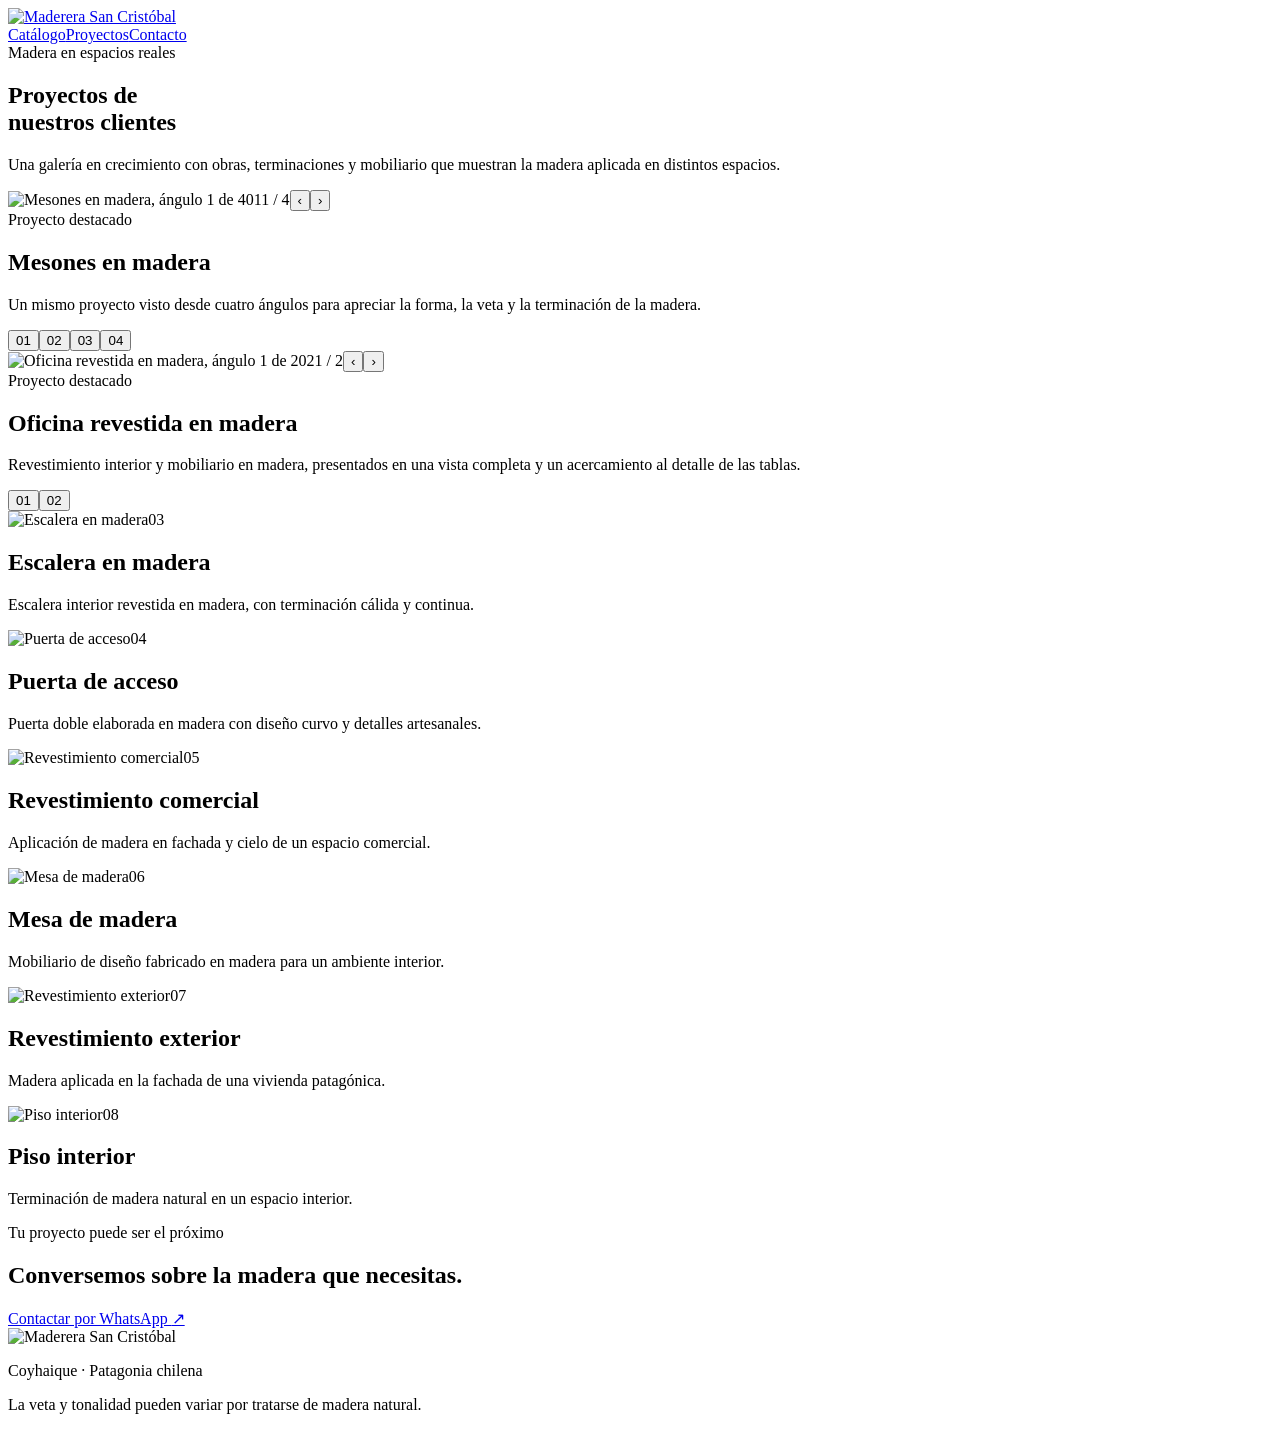
==== proyectos/index.html @ a3ae1d99 "Actualiza recursos del catálogo" ====
<!DOCTYPE html><html lang="es"><head><meta charSet="utf-8"/><meta name="viewport" content="width=device-width, initial-scale=1"/><link rel="preload" href="https://catalogo-maderera-san-cristobal.bymatepro.chatgpt.site/logo.png" as="image"/><link rel="preload" href="/proyectos/escalera-madera.jpg" as="image"/><link rel="preload" href="/proyectos/puerta-madera.jpg" as="image"/><link rel="stylesheet" href="https://catalogo-maderera-san-cristobal.bymatepro.chatgpt.site/_next/static/css/index.C2lmnA3q.css" data-rsc-css-href="https://catalogo-maderera-san-cristobal.bymatepro.chatgpt.site/_next/static/css/index.C2lmnA3q.css" data-precedence="vite-rsc/importer-resources"/><link rel="modulepreload" fetchPriority="low" href="https://catalogo-maderera-san-cristobal.bymatepro.chatgpt.site/_next/static/chunks/index-DnklXusb.js"/><script src="https://catalogo-maderera-san-cristobal.bymatepro.chatgpt.site/_next/static/chunks/rolldown-runtime-C60lm6uB.js" type="module" async=""></script><script src="https://catalogo-maderera-san-cristobal.bymatepro.chatgpt.site/_next/static/chunks/framework-BgSIrAUN.js" type="module" async=""></script><link rel="modulepreload" href="https://catalogo-maderera-san-cristobal.bymatepro.chatgpt.site/_next/static/chunks/layout-segment-context-DdN1MkkX.js" crossorigin=""/><link rel="modulepreload" href="https://catalogo-maderera-san-cristobal.bymatepro.chatgpt.site/_next/static/chunks/ProjectCarousel-CahKSJJ8.js" crossorigin=""/><title>Proyectos | Maderera San Cristóbal</title><meta name="description" content="Galería de proyectos realizados por clientes con madera de Maderera San Cristóbal."/><link rel="shortcut icon" href="https://catalogo-maderera-san-cristobal.bymatepro.chatgpt.site/logo.png"/><link rel="icon" href="https://catalogo-maderera-san-cristobal.bymatepro.chatgpt.site/logo.png"/><script>Object.assign(((self[Symbol.for("vinext.navigationRuntime")]??={bootstrap:{routeManifest:null},functions:{}}).bootstrap.rsc??={rsc:[]}),{params:{},nav:{"pathname":"/proyectos","searchParams":[]}})</script><link rel="modulepreload" href="https://catalogo-maderera-san-cristobal.bymatepro.chatgpt.site/_next/static/chunks/index-DnklXusb.js" />
</head><body><main><header class="topbar"><a class="brand" href="/" aria-label="Volver al inicio"><img src="https://catalogo-maderera-san-cristobal.bymatepro.chatgpt.site/logo.png" alt="Maderera San Cristóbal"/></a><nav aria-label="Navegación principal"><a href="/#catalogo">Catálogo</a><a class="activeNav" href="/proyectos">Proyectos</a><a href="/#contacto">Contacto</a></nav></header><section class="projectHero"><div><span class="eyebrow">Madera en espacios reales</span><h1>Proyectos de<br/>nuestros clientes</h1></div><p>Una galería en crecimiento con obras, terminaciones y mobiliario que muestran la madera aplicada en distintos espacios.</p></section><section class="projectGallery" aria-label="Galería de proyectos"><article class="featuredProject"><div class="featuredProjectPhoto" aria-live="polite"><img src="https://catalogo-maderera-san-cristobal.bymatepro.chatgpt.site/proyectos/mesones-interior/angulo-1.jpg" alt="Mesones en madera, ángulo 1 de 4"/><span class="featuredNumber">01</span><span class="featuredCounter">1<!-- --> / <!-- -->4</span><button class="carouselArrow previous" type="button" aria-label="Ver ángulo anterior">‹</button><button class="carouselArrow next" type="button" aria-label="Ver ángulo siguiente">›</button></div><div class="featuredProjectInfo"><span class="eyebrow dark">Proyecto destacado</span><h2>Mesones en madera</h2><p>Un mismo proyecto visto desde cuatro ángulos para apreciar la forma, la veta y la terminación de la madera.</p><div class="carouselThumbnails" aria-label="Elegir ángulo del proyecto"><button class="active" type="button" aria-label="Ver ángulo 1" aria-current="true"><img src="https://catalogo-maderera-san-cristobal.bymatepro.chatgpt.site/proyectos/mesones-interior/angulo-1.jpg" alt="" loading="eager"/><span>01</span></button><button class="" type="button" aria-label="Ver ángulo 2"><img src="https://catalogo-maderera-san-cristobal.bymatepro.chatgpt.site/proyectos/mesones-interior/angulo-2.jpg" alt="" loading="lazy"/><span>02</span></button><button class="" type="button" aria-label="Ver ángulo 3"><img src="https://catalogo-maderera-san-cristobal.bymatepro.chatgpt.site/proyectos/mesones-interior/angulo-3.jpg" alt="" loading="lazy"/><span>03</span></button><button class="" type="button" aria-label="Ver ángulo 4"><img src="https://catalogo-maderera-san-cristobal.bymatepro.chatgpt.site/proyectos/mesones-interior/angulo-4.jpg" alt="" loading="lazy"/><span>04</span></button></div></div></article><article class="featuredProject"><div class="featuredProjectPhoto" aria-live="polite"><img src="https://catalogo-maderera-san-cristobal.bymatepro.chatgpt.site/proyectos/oficina-revestida/angulo-1.jpg" alt="Oficina revestida en madera, ángulo 1 de 2"/><span class="featuredNumber">02</span><span class="featuredCounter">1<!-- --> / <!-- -->2</span><button class="carouselArrow previous" type="button" aria-label="Ver ángulo anterior">‹</button><button class="carouselArrow next" type="button" aria-label="Ver ángulo siguiente">›</button></div><div class="featuredProjectInfo"><span class="eyebrow dark">Proyecto destacado</span><h2>Oficina revestida en madera</h2><p>Revestimiento interior y mobiliario en madera, presentados en una vista completa y un acercamiento al detalle de las tablas.</p><div class="carouselThumbnails" aria-label="Elegir ángulo del proyecto"><button class="active" type="button" aria-label="Ver ángulo 1" aria-current="true"><img src="https://catalogo-maderera-san-cristobal.bymatepro.chatgpt.site/proyectos/oficina-revestida/angulo-1.jpg" alt="" loading="eager"/><span>01</span></button><button class="" type="button" aria-label="Ver ángulo 2"><img src="https://catalogo-maderera-san-cristobal.bymatepro.chatgpt.site/proyectos/oficina-revestida/angulo-2.jpg" alt="" loading="lazy"/><span>02</span></button></div></div></article><article class="galleryCard vertical"><div class="galleryPhoto"><img src="https://catalogo-maderera-san-cristobal.bymatepro.chatgpt.site/proyectos/escalera-madera.jpg" alt="Escalera en madera" loading="eager"/><span>03</span></div><div class="galleryCaption"><h2>Escalera en madera</h2><p>Escalera interior revestida en madera, con terminación cálida y continua.</p></div></article><article class="galleryCard vertical"><div class="galleryPhoto"><img src="https://catalogo-maderera-san-cristobal.bymatepro.chatgpt.site/proyectos/puerta-madera.jpg" alt="Puerta de acceso" loading="eager"/><span>04</span></div><div class="galleryCaption"><h2>Puerta de acceso</h2><p>Puerta doble elaborada en madera con diseño curvo y detalles artesanales.</p></div></article><article class="galleryCard vertical"><div class="galleryPhoto"><img src="https://catalogo-maderera-san-cristobal.bymatepro.chatgpt.site/proyectos/revestimiento-local.jpg" alt="Revestimiento comercial" loading="lazy"/><span>05</span></div><div class="galleryCaption"><h2>Revestimiento comercial</h2><p>Aplicación de madera en fachada y cielo de un espacio comercial.</p></div></article><article class="galleryCard horizontal"><div class="galleryPhoto"><img src="https://catalogo-maderera-san-cristobal.bymatepro.chatgpt.site/proyectos/mesa-madera.jpg" alt="Mesa de madera" loading="lazy"/><span>06</span></div><div class="galleryCaption"><h2>Mesa de madera</h2><p>Mobiliario de diseño fabricado en madera para un ambiente interior.</p></div></article><article class="galleryCard horizontal"><div class="galleryPhoto"><img src="https://catalogo-maderera-san-cristobal.bymatepro.chatgpt.site/proyectos/revestimiento-exterior.jpg" alt="Revestimiento exterior" loading="lazy"/><span>07</span></div><div class="galleryCaption"><h2>Revestimiento exterior</h2><p>Madera aplicada en la fachada de una vivienda patagónica.</p></div></article><article class="galleryCard vertical"><div class="galleryPhoto"><img src="https://catalogo-maderera-san-cristobal.bymatepro.chatgpt.site/proyectos/piso-interior.jpg" alt="Piso interior" loading="lazy"/><span>08</span></div><div class="galleryCaption"><h2>Piso interior</h2><p>Terminación de madera natural en un espacio interior.</p></div></article></section><section class="projectContact"><span class="eyebrow">Tu proyecto puede ser el próximo</span><h2>Conversemos sobre la madera que necesitas.</h2><a href="https://wa.me/56988190536" target="_blank" rel="noreferrer">Contactar por WhatsApp <span>↗</span></a></section><footer><img src="https://catalogo-maderera-san-cristobal.bymatepro.chatgpt.site/logo.png" alt="Maderera San Cristóbal"/><p>Coyhaique · Patagonia chilena</p><p>La veta y tonalidad pueden variar por tratarse de madera natural.</p></footer></main><script type="module" src="https://catalogo-maderera-san-cristobal.bymatepro.chatgpt.site/_next/static/chunks/index-DnklXusb.js" id="_R_" async=""></script><script>((self[Symbol.for("vinext.navigationRuntime")]??={bootstrap:{routeManifest:null},functions:{}}).bootstrap.rsc??={rsc:[]}).rsc.push("2:I[\"665e12b0c064\",[],\"Children\",1]\n")</script><script>((self[Symbol.for("vinext.navigationRuntime")]??={bootstrap:{routeManifest:null},functions:{}}).bootstrap.rsc??={rsc:[]}).rsc.push("3:I[\"0c849aaf347d\",[],\"GlobalErrorBoundary\",1]\n")</script><script>((self[Symbol.for("vinext.navigationRuntime")]??={bootstrap:{routeManifest:null},functions:{}}).bootstrap.rsc??={rsc:[]}).rsc.push("4:I[\"becbbbeadc9b\",[],\"default\",1]\n")</script><script>((self[Symbol.for("vinext.navigationRuntime")]??={bootstrap:{routeManifest:null},functions:{}}).bootstrap.rsc??={rsc:[]}).rsc.push("5:I[\"0c849aaf347d\",[],\"ErrorBoundary\",1]\n")</script><script>((self[Symbol.for("vinext.navigationRuntime")]??={bootstrap:{routeManifest:null},functions:{}}).bootstrap.rsc??={rsc:[]}).rsc.push("6:I[\"757ae097eb41\",[],\"LayoutSegmentProvider\",1]\n")</script><script>((self[Symbol.for("vinext.navigationRuntime")]??={bootstrap:{routeManifest:null},functions:{}}).bootstrap.rsc??={rsc:[]}).rsc.push("7:I[\"665e12b0c064\",[],\"Slot\",1]\n")</script><script>((self[Symbol.for("vinext.navigationRuntime")]??={bootstrap:{routeManifest:null},functions:{}}).bootstrap.rsc??={rsc:[]}).rsc.push("8:I[\"a38a13628f7a\",[],\"AppRouterScrollTarget\",1]\n")</script><script>((self[Symbol.for("vinext.navigationRuntime")]??={bootstrap:{routeManifest:null},functions:{}}).bootstrap.rsc??={rsc:[]}).rsc.push("9:I[\"0c849aaf347d\",[],\"RedirectBoundary\",1]\n")</script><script>((self[Symbol.for("vinext.navigationRuntime")]??={bootstrap:{routeManifest:null},functions:{}}).bootstrap.rsc??={rsc:[]}).rsc.push(":HL[\"/_next/static/css/index.C2lmnA3q.css\",\"style\"     ]\n")</script><script>((self[Symbol.for("vinext.navigationRuntime")]??={bootstrap:{routeManifest:null},functions:{}}).bootstrap.rsc??={rsc:[]}).rsc.push("0:{\"__route\":\"route:/proyectos\",\"__interceptionContext\":null,\"__layoutIds\":[\"layout:/\"],\"__rootLayout\":\"/\",\"__sourcePage\":\"/proyectos/page\",\"page:/proyectos\":\"$L1\",\"layout:/\":[[[[\"$\",\"link\",\"css:/_next/static/css/index.C2lmnA3q.css\",{\"rel\":\"stylesheet\",\"precedence\":\"vite-rsc/importer-resources\",\"href\":\"/_next/static/css/index.C2lmnA3q.css\",\"data-rsc-css-href\":\"/_next/static/css/index.C2lmnA3q.css\"}],\"$undefined\"],[\"$\",\"html\",null,{\"lang\":\"es\",\"children\":[\"$\",\"body\",null,{\"children\":[\"$\",\"$L2\",null,{}]}]}]],null],\"route:/proyectos\":[[[\"$\",\"meta\",null,{\"charSet\":\"utf-8\"}],[[\"$\",\"title\",\"0\",{\"children\":\"Proyectos | Maderera San Cristóbal\"}],[\"$\",\"meta\",\"1\",{\"name\":\"description\",\"content\":\"Galería de proyectos realizados por clientes con madera de Maderera San Cristóbal.\"}],[\"$\",\"link\",\"2\",{\"rel\":\"shortcut icon\",\"href\":\"/logo.png\"}],[\"$\",\"link\",\"3\",{\"rel\":\"icon\",\"href\":\"/logo.png\"}]],[[\"$\",\"meta\",\"0\",{\"name\":\"viewport\",\"content\":\"width=device-width, initial-scale=1\"}]]],[\"$\",\"$L3\",null,{\"fallback\":\"$4\",\"children\":[\"$\",\"$L5\",null,{\"fallback\":\"$4\",\"children\":[\"$\",\"$L6\",null,{\"providerId\":\"layout:/\",\"segmentMap\":{\"children\":[\"proyectos\"]},\"children\":[\"$\",\"$L7\",null,{\"id\":\"layout:/\",\"parallelSlots\":\"$undefined\",\"children\":[\"$\",\"$L8\",null,{\"children\":[\"$\",\"$L9\",null,{\"children\":[[\"$\",\"$L6\",null,{\"providerId\":\"page:/proyectos\",\"segmentMap\":{\"children\":[\"__PAGE__\"]},\"children\":[\"$\",\"$L7\",null,{\"id\":\"page:/proyectos\"}]}],null]}]}]}]}]}]}],null,null],\"__layoutFlags\":{\"layout:/\":\"s\"},\"__artifactCompatibility\":{\"schemaVersion\":1,\"graphVersion\":\"app-route-graph:f13aeac704ee27e0\",\"deploymentVersion\":\"df67b6b1-d3c7-467c-9b0e-d8cf7d90ce1e\",\"appElementsSchemaVersion\":1,\"rscPayloadSchemaVersion\":1,\"rootBoundaryId\":\"/\",\"renderEpoch\":null},\"__renderObservation\":{\"schemaVersion\":1,\"output\":{\"kind\":\"app-rsc\",\"mountedSlotsFingerprint\":null,\"renderEpoch\":null,\"rootBoundaryId\":\"/\",\"routeId\":\"route:/proyectos\"},\"completeness\":\"partial\",\"boundaryOutcome\":{\"kind\":\"unknown\"},\"requestApis\":[{\"kind\":\"connection\",\"status\":\"unknown\"},{\"kind\":\"cookies\",\"status\":\"unknown\"},{\"kind\":\"draftMode\",\"status\":\"unknown\"},{\"kind\":\"headers\",\"status\":\"unknown\"},{\"kind\":\"params\",\"status\":\"unknown\"},{\"kind\":\"searchParams\",\"status\":\"unknown\"}],\"dynamicFetches\":[],\"cacheTags\":[\"/proyectos\",\"_N_T_/layout\",\"_N_T_/proyectos\",\"_N_T_/proyectos/layout\",\"_N_T_/proyectos/page\"],\"pathTags\":[\"/proyectos\"],\"cacheability\":\"unknown\",\"downgrade\":{\"target\":\"freshRender\",\"reasons\":[{\"code\":\"CP_DOWNGRADE_CACHEABILITY_UNKNOWN\",\"target\":\"freshRender\"},{\"code\":\"CP_DOWNGRADE_INCOMPLETE_OBSERVATION\",\"completeness\":\"partial\",\"target\":\"freshRender\"},{\"code\":\"CP_DOWNGRADE_UNKNOWN_REQUEST_API\",\"requestApi\":\"connection\",\"target\":\"freshRender\"},{\"code\":\"CP_DOWNGRADE_UNKNOWN_REQUEST_API\",\"requestApi\":\"cookies\",\"target\":\"freshRender\"},{\"code\":\"CP_DOWNGRADE_UNKNOWN_REQUEST_API\",\"requestApi\":\"draftMode\",\"target\":\"freshRender\"},{\"code\":\"CP_DOWNGRADE_UNKNOWN_REQUEST_API\",\"requestApi\":\"headers\",\"target\":\"freshRender\"},{\"code\":\"CP_DOWNGRADE_UNKNOWN_REQUEST_API\",\"requestApi\":\"params\",\"target\":\"freshRender\"},{\"code\":\"CP_DOWNGRADE_UNKNOWN_REQUEST_API\",\"requestApi\":\"searchParams\",\"target\":\"freshRender\"}],\"fallback\":{\"kind\":\"breakerFallback\",\"code\":\"CP_PRIVATE_DYNAMIC_DOWNGRADE\",\"mode\":\"renderFresh\",\"scope\":\"affectedOutput\",\"fields\":{\"reasonCodes\":[\"CP_DOWNGRADE_CACHEABILITY_UNKNOWN\",\"CP_DOWNGRADE_INCOMPLETE_OBSERVATION\",\"CP_DOWNGRADE_UNKNOWN_REQUEST_API\",\"CP_DOWNGRADE_UNKNOWN_REQUEST_API\",\"CP_DOWNGRADE_UNKNOWN_REQUEST_API\",\"CP_DOWNGRADE_UNKNOWN_REQUEST_API\",\"CP_DOWNGRADE_UNKNOWN_REQUEST_API\",\"CP_DOWNGRADE_UNKNOWN_REQUEST_API\"],\"target\":\"freshRender\"}},\"isPublicCacheCandidate\":false}}}\n")</script><script>((self[Symbol.for("vinext.navigationRuntime")]??={bootstrap:{routeManifest:null},functions:{}}).bootstrap.rsc??={rsc:[]}).rsc.push("a:I[\"082f5d9729ce\",[],\"default\",1]\n")</script><script>((self[Symbol.for("vinext.navigationRuntime")]??={bootstrap:{routeManifest:null},functions:{}}).bootstrap.rsc??={rsc:[]}).rsc.push(":HL[\"/logo.png\",\"image\"]\n")</script><script>((self[Symbol.for("vinext.navigationRuntime")]??={bootstrap:{routeManifest:null},functions:{}}).bootstrap.rsc??={rsc:[]}).rsc.push(":HL[\"/proyectos/escalera-madera.jpg\",\"image\"]\n")</script><script>((self[Symbol.for("vinext.navigationRuntime")]??={bootstrap:{routeManifest:null},functions:{}}).bootstrap.rsc??={rsc:[]}).rsc.push(":HL[\"/proyectos/puerta-madera.jpg\",\"image\"]\n")</script><script>((self[Symbol.for("vinext.navigationRuntime")]??={bootstrap:{routeManifest:null},functions:{}}).bootstrap.rsc??={rsc:[]}).rsc.push("1:[\"$\",\"main\",null,{\"children\":[[\"$\",\"header\",null,{\"className\":\"topbar\",\"children\":[[\"$\",\"a\",null,{\"className\":\"brand\",\"href\":\"/\",\"aria-label\":\"Volver al inicio\",\"children\":[\"$\",\"img\",null,{\"src\":\"/logo.png\",\"alt\":\"Maderera San Cristóbal\"}]}],[\"$\",\"nav\",null,{\"aria-label\":\"Navegación principal\",\"children\":[[\"$\",\"a\",null,{\"href\":\"/#catalogo\",\"children\":\"Catálogo\"}],[\"$\",\"a\",null,{\"className\":\"activeNav\",\"href\":\"/proyectos\",\"children\":\"Proyectos\"}],[\"$\",\"a\",null,{\"href\":\"/#contacto\",\"children\":\"Contacto\"}]]}]]}],[\"$\",\"section\",null,{\"className\":\"projectHero\",\"children\":[[\"$\",\"div\",null,{\"children\":[[\"$\",\"span\",null,{\"className\":\"eyebrow\",\"children\":\"Madera en espacios reales\"}],[\"$\",\"h1\",null,{\"children\":[\"Proyectos de\",[\"$\",\"br\",null,{}],\"nuestros clientes\"]}]]}],[\"$\",\"p\",null,{\"children\":\"Una galería en crecimiento con obras, terminaciones y mobiliario que muestran la madera aplicada en distintos espacios.\"}]]}],[\"$\",\"section\",null,{\"className\":\"projectGallery\",\"aria-label\":\"Galería de proyectos\",\"children\":[[\"$\",\"$La\",null,{\"numero\":\"01\",\"titulo\":\"Mesones en madera\",\"descripcion\":\"Un mismo proyecto visto desde cuatro ángulos para apreciar la forma, la veta y la terminación de la madera.\",\"imagenes\":[\"/proyectos/mesones-interior/angulo-1.jpg\",\"/proyectos/mesones-interior/angulo-2.jpg\",\"/proyectos/mesones-interior/angulo-3.jpg\",\"/proyectos/mesones-interior/angulo-4.jpg\"]}],[\"$\",\"$La\",null,{\"numero\":\"02\",\"titulo\":\"Oficina revestida en madera\",\"descripcion\":\"Revestimiento interior y mobiliario en madera, presentados en una vista completa y un acercamiento al detalle de las tablas.\",\"imagenes\":[\"/proyectos/oficina-revestida/angulo-1.jpg\",\"/proyectos/oficina-revestida/angulo-2.jpg\"]}],[[\"$\",\"article\",\"Escalera en madera\",{\"className\":\"galleryCard vertical\",\"children\":[[\"$\",\"div\",null,{\"className\":\"galleryPhoto\",\"children\":[[\"$\",\"img\",null,{\"src\":\"/proyectos/escalera-madera.jpg\",\"alt\":\"Escalera en madera\",\"loading\":\"eager\"}],[\"$\",\"span\",null,{\"children\":\"03\"}]]}],[\"$\",\"div\",null,{\"className\":\"galleryCaption\",\"children\":[[\"$\",\"h2\",null,{\"children\":\"Escalera en madera\"}],[\"$\",\"p\",null,{\"children\":\"Escalera interior revestida en madera, con terminación cálida y continua.\"}]]}]]}],[\"$\",\"article\",\"Puerta de acceso\",{\"className\":\"galleryCard vertical\",\"children\":[[\"$\",\"div\",null,{\"className\":\"galleryPhoto\",\"children\":[[\"$\",\"img\",null,{\"src\":\"/proyectos/puerta-madera.jpg\",\"alt\":\"Puerta de acceso\",\"loading\":\"eager\"}],[\"$\",\"span\",null,{\"children\":\"04\"}]]}],[\"$\",\"div\",null,{\"className\":\"galleryCaption\",\"children\":[[\"$\",\"h2\",null,{\"children\":\"Puerta de acceso\"}],[\"$\",\"p\",null,{\"children\":\"Puerta doble elaborada en madera con diseño curvo y detalles artesanales.\"}]]}]]}],[\"$\",\"article\",\"Revestimiento comercial\",{\"className\":\"galleryCard vertical\",\"children\":[[\"$\",\"div\",null,{\"className\":\"galleryPhoto\",\"children\":[[\"$\",\"img\",null,{\"src\":\"/proyectos/revestimiento-local.jpg\",\"alt\":\"Revestimiento comercial\",\"loading\":\"lazy\"}],[\"$\",\"span\",null,{\"children\":\"05\"}]]}],[\"$\",\"div\",null,{\"className\":\"galleryCaption\",\"children\":[[\"$\",\"h2\",null,{\"children\":\"Revestimiento comercial\"}],[\"$\",\"p\",null,{\"children\":\"Aplicación de madera en fachada y cielo de un espacio comercial.\"}]]}]]}],[\"$\",\"article\",\"Mesa de madera\",{\"className\":\"galleryCard horizontal\",\"children\":[[\"$\",\"div\",null,{\"className\":\"galleryPhoto\",\"children\":[[\"$\",\"img\",null,{\"src\":\"/proyectos/mesa-madera.jpg\",\"alt\":\"Mesa de madera\",\"loading\":\"lazy\"}],[\"$\",\"span\",null,{\"children\":\"06\"}]]}],[\"$\",\"div\",null,{\"className\":\"galleryCaption\",\"children\":[[\"$\",\"h2\",null,{\"children\":\"Mesa de madera\"}],[\"$\",\"p\",null,{\"children\":\"Mobiliario de diseño fabricado en madera para un ambiente interior.\"}]]}]]}],[\"$\",\"article\",\"Revestimiento exterior\",{\"className\":\"galleryCard horizontal\",\"children\":[[\"$\",\"div\",null,{\"className\":\"galleryPhoto\",\"children\":[[\"$\",\"img\",null,{\"src\":\"/proyectos/revestimiento-exterior.jpg\",\"alt\":\"Revestimiento exterior\",\"loading\":\"lazy\"}],[\"$\",\"span\",null,{\"children\":\"07\"}]]}],[\"$\",\"div\",null,{\"className\":\"galleryCaption\",\"children\":[[\"$\",\"h2\",null,{\"children\":\"Revestimiento exterior\"}],[\"$\",\"p\",null,{\"children\":\"Madera aplicada en la fachada de una vivienda patagónica.\"}]]}]]}],[\"$\",\"article\",\"Piso interior\",{\"className\":\"galleryCard vertical\",\"children\":[[\"$\",\"div\",null,{\"className\":\"galleryPhoto\",\"children\":[[\"$\",\"img\",null,{\"src\":\"/proyectos/piso-interior.jpg\",\"alt\":\"Piso interior\",\"loading\":\"lazy\"}],\"$Lb\"]}],\"$Lc\"]}]]]}],\"$Ld\",\"$Le\"]}]\n")</script><script>((self[Symbol.for("vinext.navigationRuntime")]??={bootstrap:{routeManifest:null},functions:{}}).bootstrap.rsc??={rsc:[]}).rsc.push("b:[\"$\",\"span\",null,{\"children\":\"08\"}]\n")</script><script>((self[Symbol.for("vinext.navigationRuntime")]??={bootstrap:{routeManifest:null},functions:{}}).bootstrap.rsc??={rsc:[]}).rsc.push("c:[\"$\",\"div\",null,{\"className\":\"galleryCaption\",\"children\":[[\"$\",\"h2\",null,{\"children\":\"Piso interior\"}],[\"$\",\"p\",null,{\"children\":\"Terminación de madera natural en un espacio interior.\"}]]}]\n")</script><script>((self[Symbol.for("vinext.navigationRuntime")]??={bootstrap:{routeManifest:null},functions:{}}).bootstrap.rsc??={rsc:[]}).rsc.push("d:[\"$\",\"section\",null,{\"className\":\"projectContact\",\"children\":[[\"$\",\"span\",null,{\"className\":\"eyebrow\",\"children\":\"Tu proyecto puede ser el próximo\"}],[\"$\",\"h2\",null,{\"children\":\"Conversemos sobre la madera que necesitas.\"}],[\"$\",\"a\",null,{\"href\":\"https://wa.me/56988190536\",\"target\":\"_blank\",\"rel\":\"noreferrer\",\"children\":[\"Contactar por WhatsApp \",[\"$\",\"span\",null,{\"children\":\"↗\"}]]}]]}]\n")</script><script>((self[Symbol.for("vinext.navigationRuntime")]??={bootstrap:{routeManifest:null},functions:{}}).bootstrap.rsc??={rsc:[]}).rsc.push("e:[\"$\",\"footer\",null,{\"children\":[[\"$\",\"img\",null,{\"src\":\"/logo.png\",\"alt\":\"Maderera San Cristóbal\"}],[\"$\",\"p\",null,{\"children\":\"Coyhaique · Patagonia chilena\"}],[\"$\",\"p\",null,{\"children\":\"La veta y tonalidad pueden variar por tratarse de madera natural.\"}]]}]\n")</script><script>Object.assign(((self[Symbol.for("vinext.navigationRuntime")]??={bootstrap:{routeManifest:null},functions:{}}).bootstrap.rsc??={rsc:[]}),{"initialCacheKind":"static"});((self[Symbol.for("vinext.navigationRuntime")]??={bootstrap:{routeManifest:null},functions:{}}).bootstrap.rsc??={rsc:[]}).done=true</script></body></html>
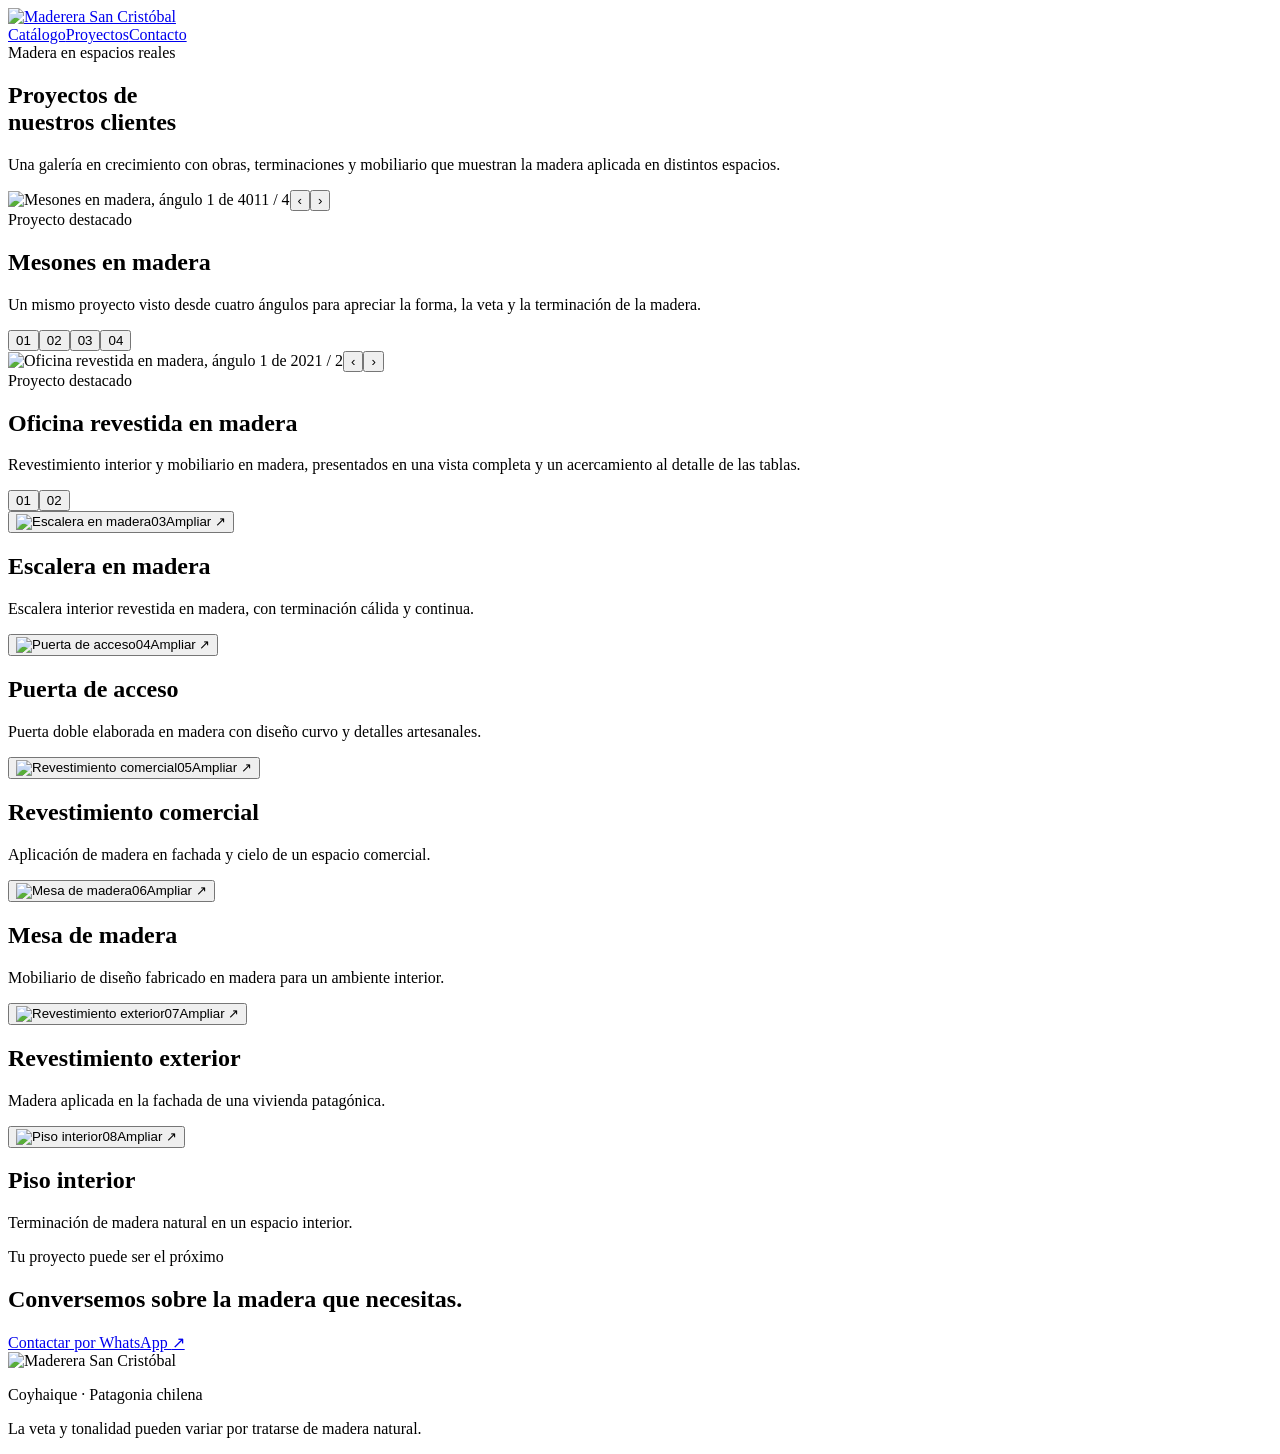
==== commit 028ea2f4: "Añade ampliación y zoom a fotos de proyectos" ====
--- a/proyectos/index.html
+++ b/proyectos/index.html
@@ -1,2 +1,2 @@
-<!DOCTYPE html><html lang="es"><head><meta charSet="utf-8"/><meta name="viewport" content="width=device-width, initial-scale=1"/><link rel="preload" href="https://catalogo-maderera-san-cristobal.bymatepro.chatgpt.site/logo.png" as="image"/><link rel="preload" href="/proyectos/escalera-madera.jpg" as="image"/><link rel="preload" href="/proyectos/puerta-madera.jpg" as="image"/><link rel="stylesheet" href="https://catalogo-maderera-san-cristobal.bymatepro.chatgpt.site/_next/static/css/index.C2lmnA3q.css" data-rsc-css-href="https://catalogo-maderera-san-cristobal.bymatepro.chatgpt.site/_next/static/css/index.C2lmnA3q.css" data-precedence="vite-rsc/importer-resources"/><link rel="modulepreload" fetchPriority="low" href="https://catalogo-maderera-san-cristobal.bymatepro.chatgpt.site/_next/static/chunks/index-DnklXusb.js"/><script src="https://catalogo-maderera-san-cristobal.bymatepro.chatgpt.site/_next/static/chunks/rolldown-runtime-C60lm6uB.js" type="module" async=""></script><script src="https://catalogo-maderera-san-cristobal.bymatepro.chatgpt.site/_next/static/chunks/framework-BgSIrAUN.js" type="module" async=""></script><link rel="modulepreload" href="https://catalogo-maderera-san-cristobal.bymatepro.chatgpt.site/_next/static/chunks/layout-segment-context-DdN1MkkX.js" crossorigin=""/><link rel="modulepreload" href="https://catalogo-maderera-san-cristobal.bymatepro.chatgpt.site/_next/static/chunks/ProjectCarousel-CahKSJJ8.js" crossorigin=""/><title>Proyectos | Maderera San Cristóbal</title><meta name="description" content="Galería de proyectos realizados por clientes con madera de Maderera San Cristóbal."/><link rel="shortcut icon" href="https://catalogo-maderera-san-cristobal.bymatepro.chatgpt.site/logo.png"/><link rel="icon" href="https://catalogo-maderera-san-cristobal.bymatepro.chatgpt.site/logo.png"/><script>Object.assign(((self[Symbol.for("vinext.navigationRuntime")]??={bootstrap:{routeManifest:null},functions:{}}).bootstrap.rsc??={rsc:[]}),{params:{},nav:{"pathname":"/proyectos","searchParams":[]}})</script><link rel="modulepreload" href="https://catalogo-maderera-san-cristobal.bymatepro.chatgpt.site/_next/static/chunks/index-DnklXusb.js" />
-</head><body><main><header class="topbar"><a class="brand" href="/" aria-label="Volver al inicio"><img src="https://catalogo-maderera-san-cristobal.bymatepro.chatgpt.site/logo.png" alt="Maderera San Cristóbal"/></a><nav aria-label="Navegación principal"><a href="/#catalogo">Catálogo</a><a class="activeNav" href="/proyectos">Proyectos</a><a href="/#contacto">Contacto</a></nav></header><section class="projectHero"><div><span class="eyebrow">Madera en espacios reales</span><h1>Proyectos de<br/>nuestros clientes</h1></div><p>Una galería en crecimiento con obras, terminaciones y mobiliario que muestran la madera aplicada en distintos espacios.</p></section><section class="projectGallery" aria-label="Galería de proyectos"><article class="featuredProject"><div class="featuredProjectPhoto" aria-live="polite"><img src="https://catalogo-maderera-san-cristobal.bymatepro.chatgpt.site/proyectos/mesones-interior/angulo-1.jpg" alt="Mesones en madera, ángulo 1 de 4"/><span class="featuredNumber">01</span><span class="featuredCounter">1<!-- --> / <!-- -->4</span><button class="carouselArrow previous" type="button" aria-label="Ver ángulo anterior">‹</button><button class="carouselArrow next" type="button" aria-label="Ver ángulo siguiente">›</button></div><div class="featuredProjectInfo"><span class="eyebrow dark">Proyecto destacado</span><h2>Mesones en madera</h2><p>Un mismo proyecto visto desde cuatro ángulos para apreciar la forma, la veta y la terminación de la madera.</p><div class="carouselThumbnails" aria-label="Elegir ángulo del proyecto"><button class="active" type="button" aria-label="Ver ángulo 1" aria-current="true"><img src="https://catalogo-maderera-san-cristobal.bymatepro.chatgpt.site/proyectos/mesones-interior/angulo-1.jpg" alt="" loading="eager"/><span>01</span></button><button class="" type="button" aria-label="Ver ángulo 2"><img src="https://catalogo-maderera-san-cristobal.bymatepro.chatgpt.site/proyectos/mesones-interior/angulo-2.jpg" alt="" loading="lazy"/><span>02</span></button><button class="" type="button" aria-label="Ver ángulo 3"><img src="https://catalogo-maderera-san-cristobal.bymatepro.chatgpt.site/proyectos/mesones-interior/angulo-3.jpg" alt="" loading="lazy"/><span>03</span></button><button class="" type="button" aria-label="Ver ángulo 4"><img src="https://catalogo-maderera-san-cristobal.bymatepro.chatgpt.site/proyectos/mesones-interior/angulo-4.jpg" alt="" loading="lazy"/><span>04</span></button></div></div></article><article class="featuredProject"><div class="featuredProjectPhoto" aria-live="polite"><img src="https://catalogo-maderera-san-cristobal.bymatepro.chatgpt.site/proyectos/oficina-revestida/angulo-1.jpg" alt="Oficina revestida en madera, ángulo 1 de 2"/><span class="featuredNumber">02</span><span class="featuredCounter">1<!-- --> / <!-- -->2</span><button class="carouselArrow previous" type="button" aria-label="Ver ángulo anterior">‹</button><button class="carouselArrow next" type="button" aria-label="Ver ángulo siguiente">›</button></div><div class="featuredProjectInfo"><span class="eyebrow dark">Proyecto destacado</span><h2>Oficina revestida en madera</h2><p>Revestimiento interior y mobiliario en madera, presentados en una vista completa y un acercamiento al detalle de las tablas.</p><div class="carouselThumbnails" aria-label="Elegir ángulo del proyecto"><button class="active" type="button" aria-label="Ver ángulo 1" aria-current="true"><img src="https://catalogo-maderera-san-cristobal.bymatepro.chatgpt.site/proyectos/oficina-revestida/angulo-1.jpg" alt="" loading="eager"/><span>01</span></button><button class="" type="button" aria-label="Ver ángulo 2"><img src="https://catalogo-maderera-san-cristobal.bymatepro.chatgpt.site/proyectos/oficina-revestida/angulo-2.jpg" alt="" loading="lazy"/><span>02</span></button></div></div></article><article class="galleryCard vertical"><div class="galleryPhoto"><img src="https://catalogo-maderera-san-cristobal.bymatepro.chatgpt.site/proyectos/escalera-madera.jpg" alt="Escalera en madera" loading="eager"/><span>03</span></div><div class="galleryCaption"><h2>Escalera en madera</h2><p>Escalera interior revestida en madera, con terminación cálida y continua.</p></div></article><article class="galleryCard vertical"><div class="galleryPhoto"><img src="https://catalogo-maderera-san-cristobal.bymatepro.chatgpt.site/proyectos/puerta-madera.jpg" alt="Puerta de acceso" loading="eager"/><span>04</span></div><div class="galleryCaption"><h2>Puerta de acceso</h2><p>Puerta doble elaborada en madera con diseño curvo y detalles artesanales.</p></div></article><article class="galleryCard vertical"><div class="galleryPhoto"><img src="https://catalogo-maderera-san-cristobal.bymatepro.chatgpt.site/proyectos/revestimiento-local.jpg" alt="Revestimiento comercial" loading="lazy"/><span>05</span></div><div class="galleryCaption"><h2>Revestimiento comercial</h2><p>Aplicación de madera en fachada y cielo de un espacio comercial.</p></div></article><article class="galleryCard horizontal"><div class="galleryPhoto"><img src="https://catalogo-maderera-san-cristobal.bymatepro.chatgpt.site/proyectos/mesa-madera.jpg" alt="Mesa de madera" loading="lazy"/><span>06</span></div><div class="galleryCaption"><h2>Mesa de madera</h2><p>Mobiliario de diseño fabricado en madera para un ambiente interior.</p></div></article><article class="galleryCard horizontal"><div class="galleryPhoto"><img src="https://catalogo-maderera-san-cristobal.bymatepro.chatgpt.site/proyectos/revestimiento-exterior.jpg" alt="Revestimiento exterior" loading="lazy"/><span>07</span></div><div class="galleryCaption"><h2>Revestimiento exterior</h2><p>Madera aplicada en la fachada de una vivienda patagónica.</p></div></article><article class="galleryCard vertical"><div class="galleryPhoto"><img src="https://catalogo-maderera-san-cristobal.bymatepro.chatgpt.site/proyectos/piso-interior.jpg" alt="Piso interior" loading="lazy"/><span>08</span></div><div class="galleryCaption"><h2>Piso interior</h2><p>Terminación de madera natural en un espacio interior.</p></div></article></section><section class="projectContact"><span class="eyebrow">Tu proyecto puede ser el próximo</span><h2>Conversemos sobre la madera que necesitas.</h2><a href="https://wa.me/56988190536" target="_blank" rel="noreferrer">Contactar por WhatsApp <span>↗</span></a></section><footer><img src="https://catalogo-maderera-san-cristobal.bymatepro.chatgpt.site/logo.png" alt="Maderera San Cristóbal"/><p>Coyhaique · Patagonia chilena</p><p>La veta y tonalidad pueden variar por tratarse de madera natural.</p></footer></main><script type="module" src="https://catalogo-maderera-san-cristobal.bymatepro.chatgpt.site/_next/static/chunks/index-DnklXusb.js" id="_R_" async=""></script><script>((self[Symbol.for("vinext.navigationRuntime")]??={bootstrap:{routeManifest:null},functions:{}}).bootstrap.rsc??={rsc:[]}).rsc.push("2:I[\"665e12b0c064\",[],\"Children\",1]\n")</script><script>((self[Symbol.for("vinext.navigationRuntime")]??={bootstrap:{routeManifest:null},functions:{}}).bootstrap.rsc??={rsc:[]}).rsc.push("3:I[\"0c849aaf347d\",[],\"GlobalErrorBoundary\",1]\n")</script><script>((self[Symbol.for("vinext.navigationRuntime")]??={bootstrap:{routeManifest:null},functions:{}}).bootstrap.rsc??={rsc:[]}).rsc.push("4:I[\"becbbbeadc9b\",[],\"default\",1]\n")</script><script>((self[Symbol.for("vinext.navigationRuntime")]??={bootstrap:{routeManifest:null},functions:{}}).bootstrap.rsc??={rsc:[]}).rsc.push("5:I[\"0c849aaf347d\",[],\"ErrorBoundary\",1]\n")</script><script>((self[Symbol.for("vinext.navigationRuntime")]??={bootstrap:{routeManifest:null},functions:{}}).bootstrap.rsc??={rsc:[]}).rsc.push("6:I[\"757ae097eb41\",[],\"LayoutSegmentProvider\",1]\n")</script><script>((self[Symbol.for("vinext.navigationRuntime")]??={bootstrap:{routeManifest:null},functions:{}}).bootstrap.rsc??={rsc:[]}).rsc.push("7:I[\"665e12b0c064\",[],\"Slot\",1]\n")</script><script>((self[Symbol.for("vinext.navigationRuntime")]??={bootstrap:{routeManifest:null},functions:{}}).bootstrap.rsc??={rsc:[]}).rsc.push("8:I[\"a38a13628f7a\",[],\"AppRouterScrollTarget\",1]\n")</script><script>((self[Symbol.for("vinext.navigationRuntime")]??={bootstrap:{routeManifest:null},functions:{}}).bootstrap.rsc??={rsc:[]}).rsc.push("9:I[\"0c849aaf347d\",[],\"RedirectBoundary\",1]\n")</script><script>((self[Symbol.for("vinext.navigationRuntime")]??={bootstrap:{routeManifest:null},functions:{}}).bootstrap.rsc??={rsc:[]}).rsc.push(":HL[\"/_next/static/css/index.C2lmnA3q.css\",\"style\"     ]\n")</script><script>((self[Symbol.for("vinext.navigationRuntime")]??={bootstrap:{routeManifest:null},functions:{}}).bootstrap.rsc??={rsc:[]}).rsc.push("0:{\"__route\":\"route:/proyectos\",\"__interceptionContext\":null,\"__layoutIds\":[\"layout:/\"],\"__rootLayout\":\"/\",\"__sourcePage\":\"/proyectos/page\",\"page:/proyectos\":\"$L1\",\"layout:/\":[[[[\"$\",\"link\",\"css:/_next/static/css/index.C2lmnA3q.css\",{\"rel\":\"stylesheet\",\"precedence\":\"vite-rsc/importer-resources\",\"href\":\"/_next/static/css/index.C2lmnA3q.css\",\"data-rsc-css-href\":\"/_next/static/css/index.C2lmnA3q.css\"}],\"$undefined\"],[\"$\",\"html\",null,{\"lang\":\"es\",\"children\":[\"$\",\"body\",null,{\"children\":[\"$\",\"$L2\",null,{}]}]}]],null],\"route:/proyectos\":[[[\"$\",\"meta\",null,{\"charSet\":\"utf-8\"}],[[\"$\",\"title\",\"0\",{\"children\":\"Proyectos | Maderera San Cristóbal\"}],[\"$\",\"meta\",\"1\",{\"name\":\"description\",\"content\":\"Galería de proyectos realizados por clientes con madera de Maderera San Cristóbal.\"}],[\"$\",\"link\",\"2\",{\"rel\":\"shortcut icon\",\"href\":\"/logo.png\"}],[\"$\",\"link\",\"3\",{\"rel\":\"icon\",\"href\":\"/logo.png\"}]],[[\"$\",\"meta\",\"0\",{\"name\":\"viewport\",\"content\":\"width=device-width, initial-scale=1\"}]]],[\"$\",\"$L3\",null,{\"fallback\":\"$4\",\"children\":[\"$\",\"$L5\",null,{\"fallback\":\"$4\",\"children\":[\"$\",\"$L6\",null,{\"providerId\":\"layout:/\",\"segmentMap\":{\"children\":[\"proyectos\"]},\"children\":[\"$\",\"$L7\",null,{\"id\":\"layout:/\",\"parallelSlots\":\"$undefined\",\"children\":[\"$\",\"$L8\",null,{\"children\":[\"$\",\"$L9\",null,{\"children\":[[\"$\",\"$L6\",null,{\"providerId\":\"page:/proyectos\",\"segmentMap\":{\"children\":[\"__PAGE__\"]},\"children\":[\"$\",\"$L7\",null,{\"id\":\"page:/proyectos\"}]}],null]}]}]}]}]}]}],null,null],\"__layoutFlags\":{\"layout:/\":\"s\"},\"__artifactCompatibility\":{\"schemaVersion\":1,\"graphVersion\":\"app-route-graph:f13aeac704ee27e0\",\"deploymentVersion\":\"df67b6b1-d3c7-467c-9b0e-d8cf7d90ce1e\",\"appElementsSchemaVersion\":1,\"rscPayloadSchemaVersion\":1,\"rootBoundaryId\":\"/\",\"renderEpoch\":null},\"__renderObservation\":{\"schemaVersion\":1,\"output\":{\"kind\":\"app-rsc\",\"mountedSlotsFingerprint\":null,\"renderEpoch\":null,\"rootBoundaryId\":\"/\",\"routeId\":\"route:/proyectos\"},\"completeness\":\"partial\",\"boundaryOutcome\":{\"kind\":\"unknown\"},\"requestApis\":[{\"kind\":\"connection\",\"status\":\"unknown\"},{\"kind\":\"cookies\",\"status\":\"unknown\"},{\"kind\":\"draftMode\",\"status\":\"unknown\"},{\"kind\":\"headers\",\"status\":\"unknown\"},{\"kind\":\"params\",\"status\":\"unknown\"},{\"kind\":\"searchParams\",\"status\":\"unknown\"}],\"dynamicFetches\":[],\"cacheTags\":[\"/proyectos\",\"_N_T_/layout\",\"_N_T_/proyectos\",\"_N_T_/proyectos/layout\",\"_N_T_/proyectos/page\"],\"pathTags\":[\"/proyectos\"],\"cacheability\":\"unknown\",\"downgrade\":{\"target\":\"freshRender\",\"reasons\":[{\"code\":\"CP_DOWNGRADE_CACHEABILITY_UNKNOWN\",\"target\":\"freshRender\"},{\"code\":\"CP_DOWNGRADE_INCOMPLETE_OBSERVATION\",\"completeness\":\"partial\",\"target\":\"freshRender\"},{\"code\":\"CP_DOWNGRADE_UNKNOWN_REQUEST_API\",\"requestApi\":\"connection\",\"target\":\"freshRender\"},{\"code\":\"CP_DOWNGRADE_UNKNOWN_REQUEST_API\",\"requestApi\":\"cookies\",\"target\":\"freshRender\"},{\"code\":\"CP_DOWNGRADE_UNKNOWN_REQUEST_API\",\"requestApi\":\"draftMode\",\"target\":\"freshRender\"},{\"code\":\"CP_DOWNGRADE_UNKNOWN_REQUEST_API\",\"requestApi\":\"headers\",\"target\":\"freshRender\"},{\"code\":\"CP_DOWNGRADE_UNKNOWN_REQUEST_API\",\"requestApi\":\"params\",\"target\":\"freshRender\"},{\"code\":\"CP_DOWNGRADE_UNKNOWN_REQUEST_API\",\"requestApi\":\"searchParams\",\"target\":\"freshRender\"}],\"fallback\":{\"kind\":\"breakerFallback\",\"code\":\"CP_PRIVATE_DYNAMIC_DOWNGRADE\",\"mode\":\"renderFresh\",\"scope\":\"affectedOutput\",\"fields\":{\"reasonCodes\":[\"CP_DOWNGRADE_CACHEABILITY_UNKNOWN\",\"CP_DOWNGRADE_INCOMPLETE_OBSERVATION\",\"CP_DOWNGRADE_UNKNOWN_REQUEST_API\",\"CP_DOWNGRADE_UNKNOWN_REQUEST_API\",\"CP_DOWNGRADE_UNKNOWN_REQUEST_API\",\"CP_DOWNGRADE_UNKNOWN_REQUEST_API\",\"CP_DOWNGRADE_UNKNOWN_REQUEST_API\",\"CP_DOWNGRADE_UNKNOWN_REQUEST_API\"],\"target\":\"freshRender\"}},\"isPublicCacheCandidate\":false}}}\n")</script><script>((self[Symbol.for("vinext.navigationRuntime")]??={bootstrap:{routeManifest:null},functions:{}}).bootstrap.rsc??={rsc:[]}).rsc.push("a:I[\"082f5d9729ce\",[],\"default\",1]\n")</script><script>((self[Symbol.for("vinext.navigationRuntime")]??={bootstrap:{routeManifest:null},functions:{}}).bootstrap.rsc??={rsc:[]}).rsc.push(":HL[\"/logo.png\",\"image\"]\n")</script><script>((self[Symbol.for("vinext.navigationRuntime")]??={bootstrap:{routeManifest:null},functions:{}}).bootstrap.rsc??={rsc:[]}).rsc.push(":HL[\"/proyectos/escalera-madera.jpg\",\"image\"]\n")</script><script>((self[Symbol.for("vinext.navigationRuntime")]??={bootstrap:{routeManifest:null},functions:{}}).bootstrap.rsc??={rsc:[]}).rsc.push(":HL[\"/proyectos/puerta-madera.jpg\",\"image\"]\n")</script><script>((self[Symbol.for("vinext.navigationRuntime")]??={bootstrap:{routeManifest:null},functions:{}}).bootstrap.rsc??={rsc:[]}).rsc.push("1:[\"$\",\"main\",null,{\"children\":[[\"$\",\"header\",null,{\"className\":\"topbar\",\"children\":[[\"$\",\"a\",null,{\"className\":\"brand\",\"href\":\"/\",\"aria-label\":\"Volver al inicio\",\"children\":[\"$\",\"img\",null,{\"src\":\"/logo.png\",\"alt\":\"Maderera San Cristóbal\"}]}],[\"$\",\"nav\",null,{\"aria-label\":\"Navegación principal\",\"children\":[[\"$\",\"a\",null,{\"href\":\"/#catalogo\",\"children\":\"Catálogo\"}],[\"$\",\"a\",null,{\"className\":\"activeNav\",\"href\":\"/proyectos\",\"children\":\"Proyectos\"}],[\"$\",\"a\",null,{\"href\":\"/#contacto\",\"children\":\"Contacto\"}]]}]]}],[\"$\",\"section\",null,{\"className\":\"projectHero\",\"children\":[[\"$\",\"div\",null,{\"children\":[[\"$\",\"span\",null,{\"className\":\"eyebrow\",\"children\":\"Madera en espacios reales\"}],[\"$\",\"h1\",null,{\"children\":[\"Proyectos de\",[\"$\",\"br\",null,{}],\"nuestros clientes\"]}]]}],[\"$\",\"p\",null,{\"children\":\"Una galería en crecimiento con obras, terminaciones y mobiliario que muestran la madera aplicada en distintos espacios.\"}]]}],[\"$\",\"section\",null,{\"className\":\"projectGallery\",\"aria-label\":\"Galería de proyectos\",\"children\":[[\"$\",\"$La\",null,{\"numero\":\"01\",\"titulo\":\"Mesones en madera\",\"descripcion\":\"Un mismo proyecto visto desde cuatro ángulos para apreciar la forma, la veta y la terminación de la madera.\",\"imagenes\":[\"/proyectos/mesones-interior/angulo-1.jpg\",\"/proyectos/mesones-interior/angulo-2.jpg\",\"/proyectos/mesones-interior/angulo-3.jpg\",\"/proyectos/mesones-interior/angulo-4.jpg\"]}],[\"$\",\"$La\",null,{\"numero\":\"02\",\"titulo\":\"Oficina revestida en madera\",\"descripcion\":\"Revestimiento interior y mobiliario en madera, presentados en una vista completa y un acercamiento al detalle de las tablas.\",\"imagenes\":[\"/proyectos/oficina-revestida/angulo-1.jpg\",\"/proyectos/oficina-revestida/angulo-2.jpg\"]}],[[\"$\",\"article\",\"Escalera en madera\",{\"className\":\"galleryCard vertical\",\"children\":[[\"$\",\"div\",null,{\"className\":\"galleryPhoto\",\"children\":[[\"$\",\"img\",null,{\"src\":\"/proyectos/escalera-madera.jpg\",\"alt\":\"Escalera en madera\",\"loading\":\"eager\"}],[\"$\",\"span\",null,{\"children\":\"03\"}]]}],[\"$\",\"div\",null,{\"className\":\"galleryCaption\",\"children\":[[\"$\",\"h2\",null,{\"children\":\"Escalera en madera\"}],[\"$\",\"p\",null,{\"children\":\"Escalera interior revestida en madera, con terminación cálida y continua.\"}]]}]]}],[\"$\",\"article\",\"Puerta de acceso\",{\"className\":\"galleryCard vertical\",\"children\":[[\"$\",\"div\",null,{\"className\":\"galleryPhoto\",\"children\":[[\"$\",\"img\",null,{\"src\":\"/proyectos/puerta-madera.jpg\",\"alt\":\"Puerta de acceso\",\"loading\":\"eager\"}],[\"$\",\"span\",null,{\"children\":\"04\"}]]}],[\"$\",\"div\",null,{\"className\":\"galleryCaption\",\"children\":[[\"$\",\"h2\",null,{\"children\":\"Puerta de acceso\"}],[\"$\",\"p\",null,{\"children\":\"Puerta doble elaborada en madera con diseño curvo y detalles artesanales.\"}]]}]]}],[\"$\",\"article\",\"Revestimiento comercial\",{\"className\":\"galleryCard vertical\",\"children\":[[\"$\",\"div\",null,{\"className\":\"galleryPhoto\",\"children\":[[\"$\",\"img\",null,{\"src\":\"/proyectos/revestimiento-local.jpg\",\"alt\":\"Revestimiento comercial\",\"loading\":\"lazy\"}],[\"$\",\"span\",null,{\"children\":\"05\"}]]}],[\"$\",\"div\",null,{\"className\":\"galleryCaption\",\"children\":[[\"$\",\"h2\",null,{\"children\":\"Revestimiento comercial\"}],[\"$\",\"p\",null,{\"children\":\"Aplicación de madera en fachada y cielo de un espacio comercial.\"}]]}]]}],[\"$\",\"article\",\"Mesa de madera\",{\"className\":\"galleryCard horizontal\",\"children\":[[\"$\",\"div\",null,{\"className\":\"galleryPhoto\",\"children\":[[\"$\",\"img\",null,{\"src\":\"/proyectos/mesa-madera.jpg\",\"alt\":\"Mesa de madera\",\"loading\":\"lazy\"}],[\"$\",\"span\",null,{\"children\":\"06\"}]]}],[\"$\",\"div\",null,{\"className\":\"galleryCaption\",\"children\":[[\"$\",\"h2\",null,{\"children\":\"Mesa de madera\"}],[\"$\",\"p\",null,{\"children\":\"Mobiliario de diseño fabricado en madera para un ambiente interior.\"}]]}]]}],[\"$\",\"article\",\"Revestimiento exterior\",{\"className\":\"galleryCard horizontal\",\"children\":[[\"$\",\"div\",null,{\"className\":\"galleryPhoto\",\"children\":[[\"$\",\"img\",null,{\"src\":\"/proyectos/revestimiento-exterior.jpg\",\"alt\":\"Revestimiento exterior\",\"loading\":\"lazy\"}],[\"$\",\"span\",null,{\"children\":\"07\"}]]}],[\"$\",\"div\",null,{\"className\":\"galleryCaption\",\"children\":[[\"$\",\"h2\",null,{\"children\":\"Revestimiento exterior\"}],[\"$\",\"p\",null,{\"children\":\"Madera aplicada en la fachada de una vivienda patagónica.\"}]]}]]}],[\"$\",\"article\",\"Piso interior\",{\"className\":\"galleryCard vertical\",\"children\":[[\"$\",\"div\",null,{\"className\":\"galleryPhoto\",\"children\":[[\"$\",\"img\",null,{\"src\":\"/proyectos/piso-interior.jpg\",\"alt\":\"Piso interior\",\"loading\":\"lazy\"}],\"$Lb\"]}],\"$Lc\"]}]]]}],\"$Ld\",\"$Le\"]}]\n")</script><script>((self[Symbol.for("vinext.navigationRuntime")]??={bootstrap:{routeManifest:null},functions:{}}).bootstrap.rsc??={rsc:[]}).rsc.push("b:[\"$\",\"span\",null,{\"children\":\"08\"}]\n")</script><script>((self[Symbol.for("vinext.navigationRuntime")]??={bootstrap:{routeManifest:null},functions:{}}).bootstrap.rsc??={rsc:[]}).rsc.push("c:[\"$\",\"div\",null,{\"className\":\"galleryCaption\",\"children\":[[\"$\",\"h2\",null,{\"children\":\"Piso interior\"}],[\"$\",\"p\",null,{\"children\":\"Terminación de madera natural en un espacio interior.\"}]]}]\n")</script><script>((self[Symbol.for("vinext.navigationRuntime")]??={bootstrap:{routeManifest:null},functions:{}}).bootstrap.rsc??={rsc:[]}).rsc.push("d:[\"$\",\"section\",null,{\"className\":\"projectContact\",\"children\":[[\"$\",\"span\",null,{\"className\":\"eyebrow\",\"children\":\"Tu proyecto puede ser el próximo\"}],[\"$\",\"h2\",null,{\"children\":\"Conversemos sobre la madera que necesitas.\"}],[\"$\",\"a\",null,{\"href\":\"https://wa.me/56988190536\",\"target\":\"_blank\",\"rel\":\"noreferrer\",\"children\":[\"Contactar por WhatsApp \",[\"$\",\"span\",null,{\"children\":\"↗\"}]]}]]}]\n")</script><script>((self[Symbol.for("vinext.navigationRuntime")]??={bootstrap:{routeManifest:null},functions:{}}).bootstrap.rsc??={rsc:[]}).rsc.push("e:[\"$\",\"footer\",null,{\"children\":[[\"$\",\"img\",null,{\"src\":\"/logo.png\",\"alt\":\"Maderera San Cristóbal\"}],[\"$\",\"p\",null,{\"children\":\"Coyhaique · Patagonia chilena\"}],[\"$\",\"p\",null,{\"children\":\"La veta y tonalidad pueden variar por tratarse de madera natural.\"}]]}]\n")</script><script>Object.assign(((self[Symbol.for("vinext.navigationRuntime")]??={bootstrap:{routeManifest:null},functions:{}}).bootstrap.rsc??={rsc:[]}),{"initialCacheKind":"static"});((self[Symbol.for("vinext.navigationRuntime")]??={bootstrap:{routeManifest:null},functions:{}}).bootstrap.rsc??={rsc:[]}).done=true</script></body></html>+<!DOCTYPE html><html lang="es"><head><meta charSet="utf-8"/><meta name="viewport" content="width=device-width, initial-scale=1"/><link rel="preload" href="https://catalogo-maderera-san-cristobal.bymatepro.chatgpt.site/logo.png" as="image"/><link rel="stylesheet" href="https://catalogo-maderera-san-cristobal.bymatepro.chatgpt.site/_next/static/css/index.DhPDafr6.css" data-rsc-css-href="https://catalogo-maderera-san-cristobal.bymatepro.chatgpt.site/_next/static/css/index.DhPDafr6.css" data-precedence="vite-rsc/importer-resources"/><link rel="modulepreload" fetchPriority="low" href="https://catalogo-maderera-san-cristobal.bymatepro.chatgpt.site/_next/static/chunks/index-D1VuzjKi.js"/><script src="https://catalogo-maderera-san-cristobal.bymatepro.chatgpt.site/_next/static/chunks/rolldown-runtime-C60lm6uB.js" type="module" async=""></script><script src="https://catalogo-maderera-san-cristobal.bymatepro.chatgpt.site/_next/static/chunks/framework-BgSIrAUN.js" type="module" async=""></script><link rel="modulepreload" href="https://catalogo-maderera-san-cristobal.bymatepro.chatgpt.site/_next/static/chunks/layout-segment-context-CqUthW7E.js" crossorigin=""/><link rel="modulepreload" href="https://catalogo-maderera-san-cristobal.bymatepro.chatgpt.site/_next/static/chunks/ProjectCarousel-CahKSJJ8.js" crossorigin=""/><link rel="modulepreload" href="https://catalogo-maderera-san-cristobal.bymatepro.chatgpt.site/_next/static/chunks/ZoomableProjectImage-CD35CPMt.js" crossorigin=""/><title>Proyectos | Maderera San Cristóbal</title><meta name="description" content="Galería de proyectos realizados por clientes con madera de Maderera San Cristóbal."/><link rel="shortcut icon" href="https://catalogo-maderera-san-cristobal.bymatepro.chatgpt.site/logo.png"/><link rel="icon" href="https://catalogo-maderera-san-cristobal.bymatepro.chatgpt.site/logo.png"/><script>Object.assign(((self[Symbol.for("vinext.navigationRuntime")]??={bootstrap:{routeManifest:null},functions:{}}).bootstrap.rsc??={rsc:[]}),{params:{},nav:{"pathname":"/proyectos","searchParams":[]}})</script><link rel="modulepreload" href="https://catalogo-maderera-san-cristobal.bymatepro.chatgpt.site/_next/static/chunks/index-D1VuzjKi.js" />
+</head><body><main><header class="topbar"><a class="brand" href="/" aria-label="Volver al inicio"><img src="https://catalogo-maderera-san-cristobal.bymatepro.chatgpt.site/logo.png" alt="Maderera San Cristóbal"/></a><nav aria-label="Navegación principal"><a href="/#catalogo">Catálogo</a><a class="activeNav" href="/proyectos">Proyectos</a><a href="/#contacto">Contacto</a></nav></header><section class="projectHero"><div><span class="eyebrow">Madera en espacios reales</span><h1>Proyectos de<br/>nuestros clientes</h1></div><p>Una galería en crecimiento con obras, terminaciones y mobiliario que muestran la madera aplicada en distintos espacios.</p></section><section class="projectGallery" aria-label="Galería de proyectos"><article class="featuredProject"><div class="featuredProjectPhoto" aria-live="polite"><img src="https://catalogo-maderera-san-cristobal.bymatepro.chatgpt.site/proyectos/mesones-interior/angulo-1.jpg" alt="Mesones en madera, ángulo 1 de 4"/><span class="featuredNumber">01</span><span class="featuredCounter">1<!-- --> / <!-- -->4</span><button class="carouselArrow previous" type="button" aria-label="Ver ángulo anterior">‹</button><button class="carouselArrow next" type="button" aria-label="Ver ángulo siguiente">›</button></div><div class="featuredProjectInfo"><span class="eyebrow dark">Proyecto destacado</span><h2>Mesones en madera</h2><p>Un mismo proyecto visto desde cuatro ángulos para apreciar la forma, la veta y la terminación de la madera.</p><div class="carouselThumbnails" aria-label="Elegir ángulo del proyecto"><button class="active" type="button" aria-label="Ver ángulo 1" aria-current="true"><img src="https://catalogo-maderera-san-cristobal.bymatepro.chatgpt.site/proyectos/mesones-interior/angulo-1.jpg" alt="" loading="eager"/><span>01</span></button><button class="" type="button" aria-label="Ver ángulo 2"><img src="https://catalogo-maderera-san-cristobal.bymatepro.chatgpt.site/proyectos/mesones-interior/angulo-2.jpg" alt="" loading="lazy"/><span>02</span></button><button class="" type="button" aria-label="Ver ángulo 3"><img src="https://catalogo-maderera-san-cristobal.bymatepro.chatgpt.site/proyectos/mesones-interior/angulo-3-limpio.png" alt="" loading="lazy"/><span>03</span></button><button class="" type="button" aria-label="Ver ángulo 4"><img src="https://catalogo-maderera-san-cristobal.bymatepro.chatgpt.site/proyectos/mesones-interior/angulo-4.jpg" alt="" loading="lazy"/><span>04</span></button></div></div></article><article class="featuredProject"><div class="featuredProjectPhoto" aria-live="polite"><img src="https://catalogo-maderera-san-cristobal.bymatepro.chatgpt.site/proyectos/oficina-revestida/angulo-1.jpg" alt="Oficina revestida en madera, ángulo 1 de 2"/><span class="featuredNumber">02</span><span class="featuredCounter">1<!-- --> / <!-- -->2</span><button class="carouselArrow previous" type="button" aria-label="Ver ángulo anterior">‹</button><button class="carouselArrow next" type="button" aria-label="Ver ángulo siguiente">›</button></div><div class="featuredProjectInfo"><span class="eyebrow dark">Proyecto destacado</span><h2>Oficina revestida en madera</h2><p>Revestimiento interior y mobiliario en madera, presentados en una vista completa y un acercamiento al detalle de las tablas.</p><div class="carouselThumbnails" aria-label="Elegir ángulo del proyecto"><button class="active" type="button" aria-label="Ver ángulo 1" aria-current="true"><img src="https://catalogo-maderera-san-cristobal.bymatepro.chatgpt.site/proyectos/oficina-revestida/angulo-1.jpg" alt="" loading="eager"/><span>01</span></button><button class="" type="button" aria-label="Ver ángulo 2"><img src="https://catalogo-maderera-san-cristobal.bymatepro.chatgpt.site/proyectos/oficina-revestida/angulo-2.jpg" alt="" loading="lazy"/><span>02</span></button></div></div></article><article class="galleryCard vertical"><div class="galleryPhoto"><button class="projectImageButton" type="button" aria-label="Ampliar Escalera en madera"><img src="https://catalogo-maderera-san-cristobal.bymatepro.chatgpt.site/proyectos/escalera-madera.jpg" alt="Escalera en madera" loading="eager"/><span class="galleryNumber">03</span><span class="zoomHint" aria-hidden="true">Ampliar ↗</span></button></div><div class="galleryCaption"><h2>Escalera en madera</h2><p>Escalera interior revestida en madera, con terminación cálida y continua.</p></div></article><article class="galleryCard vertical"><div class="galleryPhoto"><button class="projectImageButton" type="button" aria-label="Ampliar Puerta de acceso"><img src="https://catalogo-maderera-san-cristobal.bymatepro.chatgpt.site/proyectos/puerta-madera.jpg" alt="Puerta de acceso" loading="eager"/><span class="galleryNumber">04</span><span class="zoomHint" aria-hidden="true">Ampliar ↗</span></button></div><div class="galleryCaption"><h2>Puerta de acceso</h2><p>Puerta doble elaborada en madera con diseño curvo y detalles artesanales.</p></div></article><article class="galleryCard vertical"><div class="galleryPhoto"><button class="projectImageButton" type="button" aria-label="Ampliar Revestimiento comercial"><img src="https://catalogo-maderera-san-cristobal.bymatepro.chatgpt.site/proyectos/revestimiento-local.jpg" alt="Revestimiento comercial" loading="lazy"/><span class="galleryNumber">05</span><span class="zoomHint" aria-hidden="true">Ampliar ↗</span></button></div><div class="galleryCaption"><h2>Revestimiento comercial</h2><p>Aplicación de madera en fachada y cielo de un espacio comercial.</p></div></article><article class="galleryCard horizontal"><div class="galleryPhoto"><button class="projectImageButton" type="button" aria-label="Ampliar Mesa de madera"><img src="https://catalogo-maderera-san-cristobal.bymatepro.chatgpt.site/proyectos/mesa-madera.jpg" alt="Mesa de madera" loading="lazy"/><span class="galleryNumber">06</span><span class="zoomHint" aria-hidden="true">Ampliar ↗</span></button></div><div class="galleryCaption"><h2>Mesa de madera</h2><p>Mobiliario de diseño fabricado en madera para un ambiente interior.</p></div></article><article class="galleryCard horizontal"><div class="galleryPhoto"><button class="projectImageButton" type="button" aria-label="Ampliar Revestimiento exterior"><img src="https://catalogo-maderera-san-cristobal.bymatepro.chatgpt.site/proyectos/revestimiento-exterior.jpg" alt="Revestimiento exterior" loading="lazy"/><span class="galleryNumber">07</span><span class="zoomHint" aria-hidden="true">Ampliar ↗</span></button></div><div class="galleryCaption"><h2>Revestimiento exterior</h2><p>Madera aplicada en la fachada de una vivienda patagónica.</p></div></article><article class="galleryCard vertical"><div class="galleryPhoto"><button class="projectImageButton" type="button" aria-label="Ampliar Piso interior"><img src="https://catalogo-maderera-san-cristobal.bymatepro.chatgpt.site/proyectos/piso-interior.jpg" alt="Piso interior" loading="lazy"/><span class="galleryNumber">08</span><span class="zoomHint" aria-hidden="true">Ampliar ↗</span></button></div><div class="galleryCaption"><h2>Piso interior</h2><p>Terminación de madera natural en un espacio interior.</p></div></article></section><section class="projectContact"><span class="eyebrow">Tu proyecto puede ser el próximo</span><h2>Conversemos sobre la madera que necesitas.</h2><a href="https://wa.me/56988190536" target="_blank" rel="noreferrer">Contactar por WhatsApp <span>↗</span></a></section><footer><img src="https://catalogo-maderera-san-cristobal.bymatepro.chatgpt.site/logo.png" alt="Maderera San Cristóbal"/><p>Coyhaique · Patagonia chilena</p><p>La veta y tonalidad pueden variar por tratarse de madera natural.</p></footer></main><script type="module" src="https://catalogo-maderera-san-cristobal.bymatepro.chatgpt.site/_next/static/chunks/index-D1VuzjKi.js" id="_R_" async=""></script><script>((self[Symbol.for("vinext.navigationRuntime")]??={bootstrap:{routeManifest:null},functions:{}}).bootstrap.rsc??={rsc:[]}).rsc.push("2:I[\"665e12b0c064\",[],\"Children\",1]\n")</script><script>((self[Symbol.for("vinext.navigationRuntime")]??={bootstrap:{routeManifest:null},functions:{}}).bootstrap.rsc??={rsc:[]}).rsc.push("3:I[\"0c849aaf347d\",[],\"GlobalErrorBoundary\",1]\n")</script><script>((self[Symbol.for("vinext.navigationRuntime")]??={bootstrap:{routeManifest:null},functions:{}}).bootstrap.rsc??={rsc:[]}).rsc.push("4:I[\"becbbbeadc9b\",[],\"default\",1]\n")</script><script>((self[Symbol.for("vinext.navigationRuntime")]??={bootstrap:{routeManifest:null},functions:{}}).bootstrap.rsc??={rsc:[]}).rsc.push("5:I[\"0c849aaf347d\",[],\"ErrorBoundary\",1]\n")</script><script>((self[Symbol.for("vinext.navigationRuntime")]??={bootstrap:{routeManifest:null},functions:{}}).bootstrap.rsc??={rsc:[]}).rsc.push("6:I[\"757ae097eb41\",[],\"LayoutSegmentProvider\",1]\n")</script><script>((self[Symbol.for("vinext.navigationRuntime")]??={bootstrap:{routeManifest:null},functions:{}}).bootstrap.rsc??={rsc:[]}).rsc.push("7:I[\"665e12b0c064\",[],\"Slot\",1]\n")</script><script>((self[Symbol.for("vinext.navigationRuntime")]??={bootstrap:{routeManifest:null},functions:{}}).bootstrap.rsc??={rsc:[]}).rsc.push("8:I[\"a38a13628f7a\",[],\"AppRouterScrollTarget\",1]\n")</script><script>((self[Symbol.for("vinext.navigationRuntime")]??={bootstrap:{routeManifest:null},functions:{}}).bootstrap.rsc??={rsc:[]}).rsc.push("9:I[\"0c849aaf347d\",[],\"RedirectBoundary\",1]\n")</script><script>((self[Symbol.for("vinext.navigationRuntime")]??={bootstrap:{routeManifest:null},functions:{}}).bootstrap.rsc??={rsc:[]}).rsc.push(":HL[\"/_next/static/css/index.DhPDafr6.css\",\"style\"     ]\n")</script><script>((self[Symbol.for("vinext.navigationRuntime")]??={bootstrap:{routeManifest:null},functions:{}}).bootstrap.rsc??={rsc:[]}).rsc.push("0:{\"__route\":\"route:/proyectos\",\"__interceptionContext\":null,\"__layoutIds\":[\"layout:/\"],\"__rootLayout\":\"/\",\"__sourcePage\":\"/proyectos/page\",\"page:/proyectos\":\"$L1\",\"layout:/\":[[[[\"$\",\"link\",\"css:/_next/static/css/index.DhPDafr6.css\",{\"rel\":\"stylesheet\",\"precedence\":\"vite-rsc/importer-resources\",\"href\":\"/_next/static/css/index.DhPDafr6.css\",\"data-rsc-css-href\":\"/_next/static/css/index.DhPDafr6.css\"}],\"$undefined\"],[\"$\",\"html\",null,{\"lang\":\"es\",\"children\":[\"$\",\"body\",null,{\"children\":[\"$\",\"$L2\",null,{}]}]}]],null],\"route:/proyectos\":[[[\"$\",\"meta\",null,{\"charSet\":\"utf-8\"}],[[\"$\",\"title\",\"0\",{\"children\":\"Proyectos | Maderera San Cristóbal\"}],[\"$\",\"meta\",\"1\",{\"name\":\"description\",\"content\":\"Galería de proyectos realizados por clientes con madera de Maderera San Cristóbal.\"}],[\"$\",\"link\",\"2\",{\"rel\":\"shortcut icon\",\"href\":\"/logo.png\"}],[\"$\",\"link\",\"3\",{\"rel\":\"icon\",\"href\":\"/logo.png\"}]],[[\"$\",\"meta\",\"0\",{\"name\":\"viewport\",\"content\":\"width=device-width, initial-scale=1\"}]]],[\"$\",\"$L3\",null,{\"fallback\":\"$4\",\"children\":[\"$\",\"$L5\",null,{\"fallback\":\"$4\",\"children\":[\"$\",\"$L6\",null,{\"providerId\":\"layout:/\",\"segmentMap\":{\"children\":[\"proyectos\"]},\"children\":[\"$\",\"$L7\",null,{\"id\":\"layout:/\",\"parallelSlots\":\"$undefined\",\"children\":[\"$\",\"$L8\",null,{\"children\":[\"$\",\"$L9\",null,{\"children\":[[\"$\",\"$L6\",null,{\"providerId\":\"page:/proyectos\",\"segmentMap\":{\"children\":[\"__PAGE__\"]},\"children\":[\"$\",\"$L7\",null,{\"id\":\"page:/proyectos\"}]}],null]}]}]}]}]}]}],null,null],\"__layoutFlags\":{\"layout:/\":\"s\"},\"__artifactCompatibility\":{\"schemaVersion\":1,\"graphVersion\":\"app-route-graph:f13aeac704ee27e0\",\"deploymentVersion\":\"6bdb2fc2-87df-42f0-b671-40d012e1e3b1\",\"appElementsSchemaVersion\":1,\"rscPayloadSchemaVersion\":1,\"rootBoundaryId\":\"/\",\"renderEpoch\":null},\"__renderObservation\":{\"schemaVersion\":1,\"output\":{\"kind\":\"app-rsc\",\"mountedSlotsFingerprint\":null,\"renderEpoch\":null,\"rootBoundaryId\":\"/\",\"routeId\":\"route:/proyectos\"},\"completeness\":\"partial\",\"boundaryOutcome\":{\"kind\":\"unknown\"},\"requestApis\":[{\"kind\":\"connection\",\"status\":\"unknown\"},{\"kind\":\"cookies\",\"status\":\"unknown\"},{\"kind\":\"draftMode\",\"status\":\"unknown\"},{\"kind\":\"headers\",\"status\":\"unknown\"},{\"kind\":\"params\",\"status\":\"unknown\"},{\"kind\":\"searchParams\",\"status\":\"unknown\"}],\"dynamicFetches\":[],\"cacheTags\":[\"/proyectos\",\"_N_T_/layout\",\"_N_T_/proyectos\",\"_N_T_/proyectos/layout\",\"_N_T_/proyectos/page\"],\"pathTags\":[\"/proyectos\"],\"cacheability\":\"unknown\",\"downgrade\":{\"target\":\"freshRender\",\"reasons\":[{\"code\":\"CP_DOWNGRADE_CACHEABILITY_UNKNOWN\",\"target\":\"freshRender\"},{\"code\":\"CP_DOWNGRADE_INCOMPLETE_OBSERVATION\",\"completeness\":\"partial\",\"target\":\"freshRender\"},{\"code\":\"CP_DOWNGRADE_UNKNOWN_REQUEST_API\",\"requestApi\":\"connection\",\"target\":\"freshRender\"},{\"code\":\"CP_DOWNGRADE_UNKNOWN_REQUEST_API\",\"requestApi\":\"cookies\",\"target\":\"freshRender\"},{\"code\":\"CP_DOWNGRADE_UNKNOWN_REQUEST_API\",\"requestApi\":\"draftMode\",\"target\":\"freshRender\"},{\"code\":\"CP_DOWNGRADE_UNKNOWN_REQUEST_API\",\"requestApi\":\"headers\",\"target\":\"freshRender\"},{\"code\":\"CP_DOWNGRADE_UNKNOWN_REQUEST_API\",\"requestApi\":\"params\",\"target\":\"freshRender\"},{\"code\":\"CP_DOWNGRADE_UNKNOWN_REQUEST_API\",\"requestApi\":\"searchParams\",\"target\":\"freshRender\"}],\"fallback\":{\"kind\":\"breakerFallback\",\"code\":\"CP_PRIVATE_DYNAMIC_DOWNGRADE\",\"mode\":\"renderFresh\",\"scope\":\"affectedOutput\",\"fields\":{\"reasonCodes\":[\"CP_DOWNGRADE_CACHEABILITY_UNKNOWN\",\"CP_DOWNGRADE_INCOMPLETE_OBSERVATION\",\"CP_DOWNGRADE_UNKNOWN_REQUEST_API\",\"CP_DOWNGRADE_UNKNOWN_REQUEST_API\",\"CP_DOWNGRADE_UNKNOWN_REQUEST_API\",\"CP_DOWNGRADE_UNKNOWN_REQUEST_API\",\"CP_DOWNGRADE_UNKNOWN_REQUEST_API\",\"CP_DOWNGRADE_UNKNOWN_REQUEST_API\"],\"target\":\"freshRender\"}},\"isPublicCacheCandidate\":false}}}\n")</script><script>((self[Symbol.for("vinext.navigationRuntime")]??={bootstrap:{routeManifest:null},functions:{}}).bootstrap.rsc??={rsc:[]}).rsc.push("a:I[\"082f5d9729ce\",[],\"default\",1]\n")</script><script>((self[Symbol.for("vinext.navigationRuntime")]??={bootstrap:{routeManifest:null},functions:{}}).bootstrap.rsc??={rsc:[]}).rsc.push("b:I[\"fef1a1feaa93\",[],\"default\",1]\n")</script><script>((self[Symbol.for("vinext.navigationRuntime")]??={bootstrap:{routeManifest:null},functions:{}}).bootstrap.rsc??={rsc:[]}).rsc.push(":HL[\"/logo.png\",\"image\"]\n")</script><script>((self[Symbol.for("vinext.navigationRuntime")]??={bootstrap:{routeManifest:null},functions:{}}).bootstrap.rsc??={rsc:[]}).rsc.push("1:[\"$\",\"main\",null,{\"children\":[[\"$\",\"header\",null,{\"className\":\"topbar\",\"children\":[[\"$\",\"a\",null,{\"className\":\"brand\",\"href\":\"/\",\"aria-label\":\"Volver al inicio\",\"children\":[\"$\",\"img\",null,{\"src\":\"/logo.png\",\"alt\":\"Maderera San Cristóbal\"}]}],[\"$\",\"nav\",null,{\"aria-label\":\"Navegación principal\",\"children\":[[\"$\",\"a\",null,{\"href\":\"/#catalogo\",\"children\":\"Catálogo\"}],[\"$\",\"a\",null,{\"className\":\"activeNav\",\"href\":\"/proyectos\",\"children\":\"Proyectos\"}],[\"$\",\"a\",null,{\"href\":\"/#contacto\",\"children\":\"Contacto\"}]]}]]}],[\"$\",\"section\",null,{\"className\":\"projectHero\",\"children\":[[\"$\",\"div\",null,{\"children\":[[\"$\",\"span\",null,{\"className\":\"eyebrow\",\"children\":\"Madera en espacios reales\"}],[\"$\",\"h1\",null,{\"children\":[\"Proyectos de\",[\"$\",\"br\",null,{}],\"nuestros clientes\"]}]]}],[\"$\",\"p\",null,{\"children\":\"Una galería en crecimiento con obras, terminaciones y mobiliario que muestran la madera aplicada en distintos espacios.\"}]]}],[\"$\",\"section\",null,{\"className\":\"projectGallery\",\"aria-label\":\"Galería de proyectos\",\"children\":[[\"$\",\"$La\",null,{\"numero\":\"01\",\"titulo\":\"Mesones en madera\",\"descripcion\":\"Un mismo proyecto visto desde cuatro ángulos para apreciar la forma, la veta y la terminación de la madera.\",\"imagenes\":[\"/proyectos/mesones-interior/angulo-1.jpg\",\"/proyectos/mesones-interior/angulo-2.jpg\",\"/proyectos/mesones-interior/angulo-3-limpio.png\",\"/proyectos/mesones-interior/angulo-4.jpg\"]}],[\"$\",\"$La\",null,{\"numero\":\"02\",\"titulo\":\"Oficina revestida en madera\",\"descripcion\":\"Revestimiento interior y mobiliario en madera, presentados en una vista completa y un acercamiento al detalle de las tablas.\",\"imagenes\":[\"/proyectos/oficina-revestida/angulo-1.jpg\",\"/proyectos/oficina-revestida/angulo-2.jpg\"]}],[[\"$\",\"article\",\"Escalera en madera\",{\"className\":\"galleryCard vertical\",\"children\":[[\"$\",\"div\",null,{\"className\":\"galleryPhoto\",\"children\":[\"$\",\"$Lb\",null,{\"src\":\"/proyectos/escalera-madera.jpg\",\"alt\":\"Escalera en madera\",\"numero\":\"03\",\"loading\":\"eager\"}]}],[\"$\",\"div\",null,{\"className\":\"galleryCaption\",\"children\":[[\"$\",\"h2\",null,{\"children\":\"Escalera en madera\"}],[\"$\",\"p\",null,{\"children\":\"Escalera interior revestida en madera, con terminación cálida y continua.\"}]]}]]}],[\"$\",\"article\",\"Puerta de acceso\",{\"className\":\"galleryCard vertical\",\"children\":[[\"$\",\"div\",null,{\"className\":\"galleryPhoto\",\"children\":[\"$\",\"$Lb\",null,{\"src\":\"/proyectos/puerta-madera.jpg\",\"alt\":\"Puerta de acceso\",\"numero\":\"04\",\"loading\":\"eager\"}]}],[\"$\",\"div\",null,{\"className\":\"galleryCaption\",\"children\":[[\"$\",\"h2\",null,{\"children\":\"Puerta de acceso\"}],[\"$\",\"p\",null,{\"children\":\"Puerta doble elaborada en madera con diseño curvo y detalles artesanales.\"}]]}]]}],[\"$\",\"article\",\"Revestimiento comercial\",{\"className\":\"galleryCard vertical\",\"children\":[[\"$\",\"div\",null,{\"className\":\"galleryPhoto\",\"children\":[\"$\",\"$Lb\",null,{\"src\":\"/proyectos/revestimiento-local.jpg\",\"alt\":\"Revestimiento comercial\",\"numero\":\"05\",\"loading\":\"lazy\"}]}],[\"$\",\"div\",null,{\"className\":\"galleryCaption\",\"children\":[[\"$\",\"h2\",null,{\"children\":\"Revestimiento comercial\"}],[\"$\",\"p\",null,{\"children\":\"Aplicación de madera en fachada y cielo de un espacio comercial.\"}]]}]]}],[\"$\",\"article\",\"Mesa de madera\",{\"className\":\"galleryCard horizontal\",\"children\":[[\"$\",\"div\",null,{\"className\":\"galleryPhoto\",\"children\":[\"$\",\"$Lb\",null,{\"src\":\"/proyectos/mesa-madera.jpg\",\"alt\":\"Mesa de madera\",\"numero\":\"06\",\"loading\":\"lazy\"}]}],[\"$\",\"div\",null,{\"className\":\"galleryCaption\",\"children\":[[\"$\",\"h2\",null,{\"children\":\"Mesa de madera\"}],[\"$\",\"p\",null,{\"children\":\"Mobiliario de diseño fabricado en madera para un ambiente interior.\"}]]}]]}],[\"$\",\"article\",\"Revestimiento exterior\",{\"className\":\"galleryCard horizontal\",\"children\":[[\"$\",\"div\",null,{\"className\":\"galleryPhoto\",\"children\":[\"$\",\"$Lb\",null,{\"src\":\"/proyectos/revestimiento-exterior.jpg\",\"alt\":\"Revestimiento exterior\",\"numero\":\"07\",\"loading\":\"lazy\"}]}],[\"$\",\"div\",null,{\"className\":\"galleryCaption\",\"children\":[[\"$\",\"h2\",null,{\"children\":\"Revestimiento exterior\"}],[\"$\",\"p\",null,{\"children\":\"Madera aplicada en la fachada de una vivienda patagónica.\"}]]}]]}],[\"$\",\"article\",\"Piso interior\",{\"className\":\"galleryCard vertical\",\"children\":[[\"$\",\"div\",null,{\"className\":\"galleryPhoto\",\"children\":[\"$\",\"$Lb\",null,{\"src\":\"/proyectos/piso-interior.jpg\",\"alt\":\"Piso interior\",\"numero\":\"08\",\"loading\":\"lazy\"}]}],[\"$\",\"div\",null,{\"className\":\"galleryCaption\",\"children\":[\"$Lc\",\"$Ld\"]}]]}]]]}],\"$Le\",\"$Lf\"]}]\n")</script><script>((self[Symbol.for("vinext.navigationRuntime")]??={bootstrap:{routeManifest:null},functions:{}}).bootstrap.rsc??={rsc:[]}).rsc.push("c:[\"$\",\"h2\",null,{\"children\":\"Piso interior\"}]\n")</script><script>((self[Symbol.for("vinext.navigationRuntime")]??={bootstrap:{routeManifest:null},functions:{}}).bootstrap.rsc??={rsc:[]}).rsc.push("d:[\"$\",\"p\",null,{\"children\":\"Terminación de madera natural en un espacio interior.\"}]\n")</script><script>((self[Symbol.for("vinext.navigationRuntime")]??={bootstrap:{routeManifest:null},functions:{}}).bootstrap.rsc??={rsc:[]}).rsc.push("e:[\"$\",\"section\",null,{\"className\":\"projectContact\",\"children\":[[\"$\",\"span\",null,{\"className\":\"eyebrow\",\"children\":\"Tu proyecto puede ser el próximo\"}],[\"$\",\"h2\",null,{\"children\":\"Conversemos sobre la madera que necesitas.\"}],[\"$\",\"a\",null,{\"href\":\"https://wa.me/56988190536\",\"target\":\"_blank\",\"rel\":\"noreferrer\",\"children\":[\"Contactar por WhatsApp \",[\"$\",\"span\",null,{\"children\":\"↗\"}]]}]]}]\n")</script><script>((self[Symbol.for("vinext.navigationRuntime")]??={bootstrap:{routeManifest:null},functions:{}}).bootstrap.rsc??={rsc:[]}).rsc.push("f:[\"$\",\"footer\",null,{\"children\":[[\"$\",\"img\",null,{\"src\":\"/logo.png\",\"alt\":\"Maderera San Cristóbal\"}],[\"$\",\"p\",null,{\"children\":\"Coyhaique · Patagonia chilena\"}],[\"$\",\"p\",null,{\"children\":\"La veta y tonalidad pueden variar por tratarse de madera natural.\"}]]}]\n")</script><script>Object.assign(((self[Symbol.for("vinext.navigationRuntime")]??={bootstrap:{routeManifest:null},functions:{}}).bootstrap.rsc??={rsc:[]}),{"initialCacheKind":"static"});((self[Symbol.for("vinext.navigationRuntime")]??={bootstrap:{routeManifest:null},functions:{}}).bootstrap.rsc??={rsc:[]}).done=true</script></body></html>
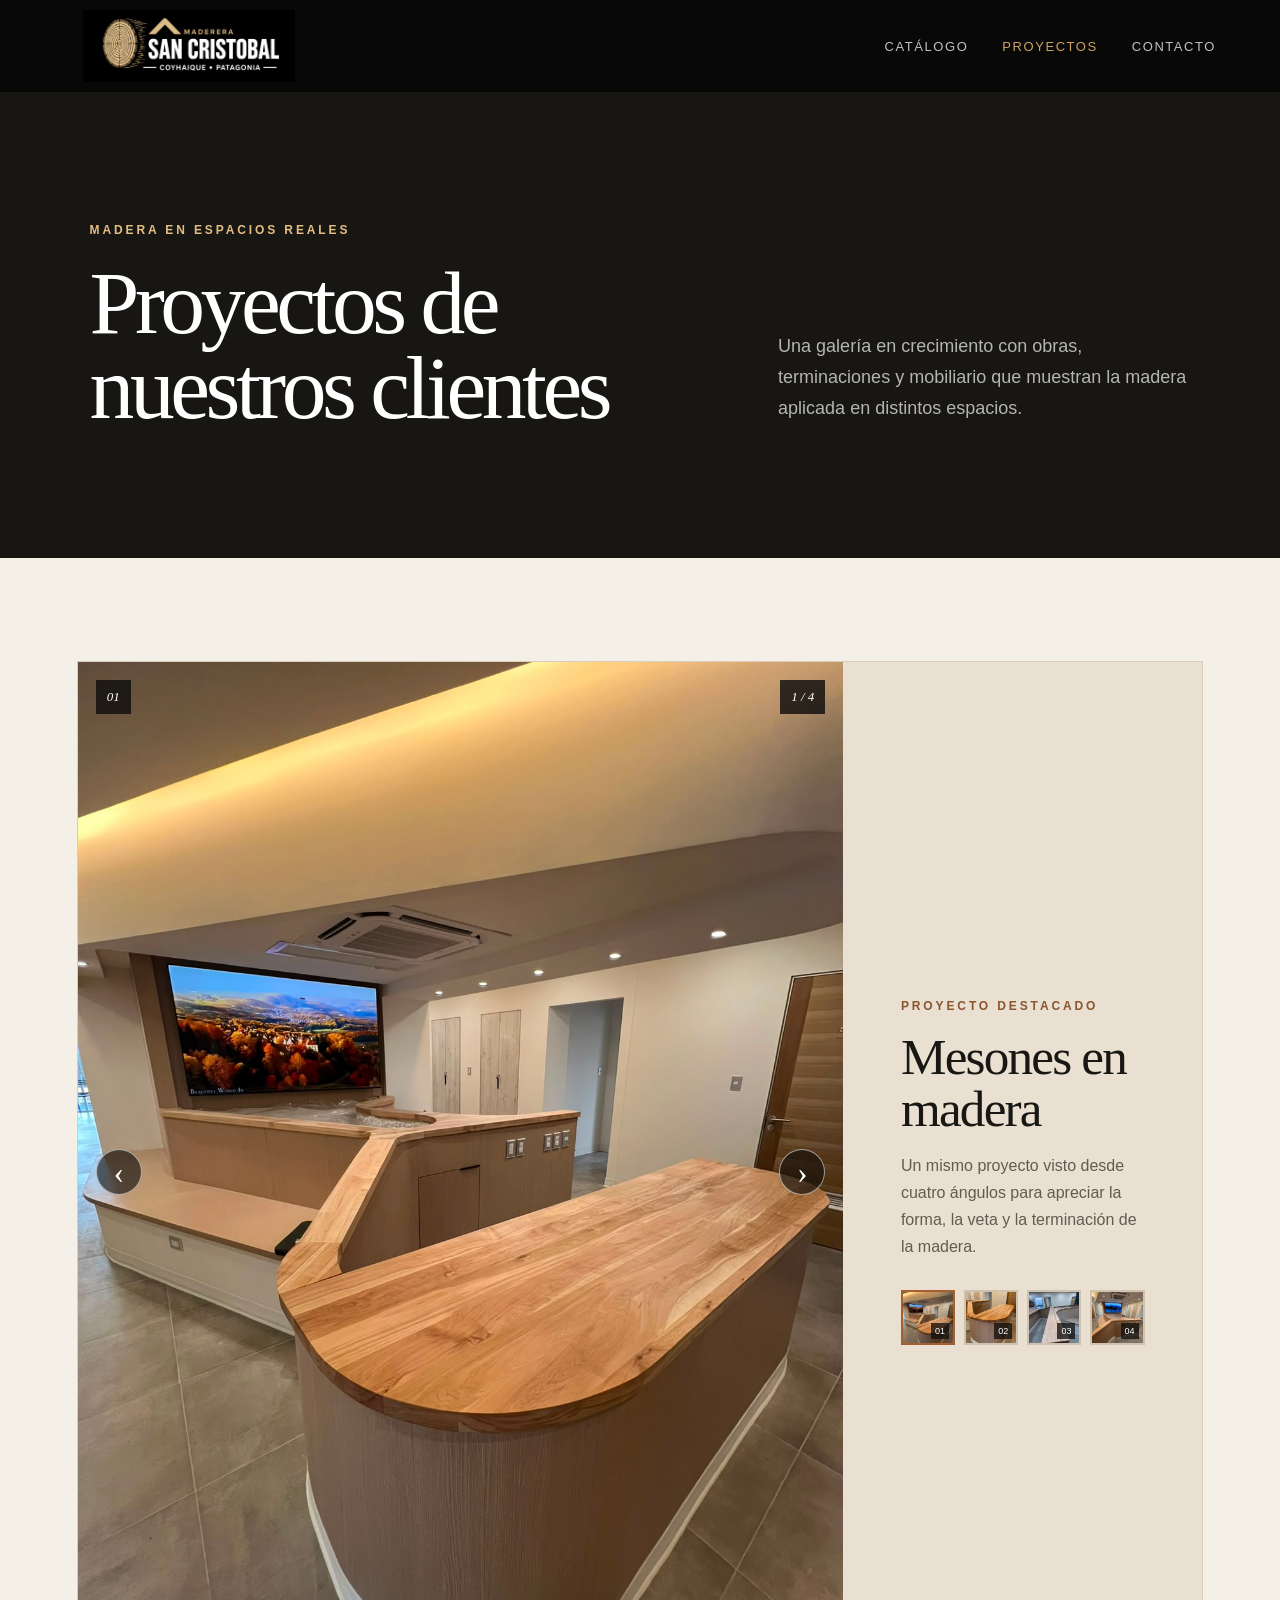
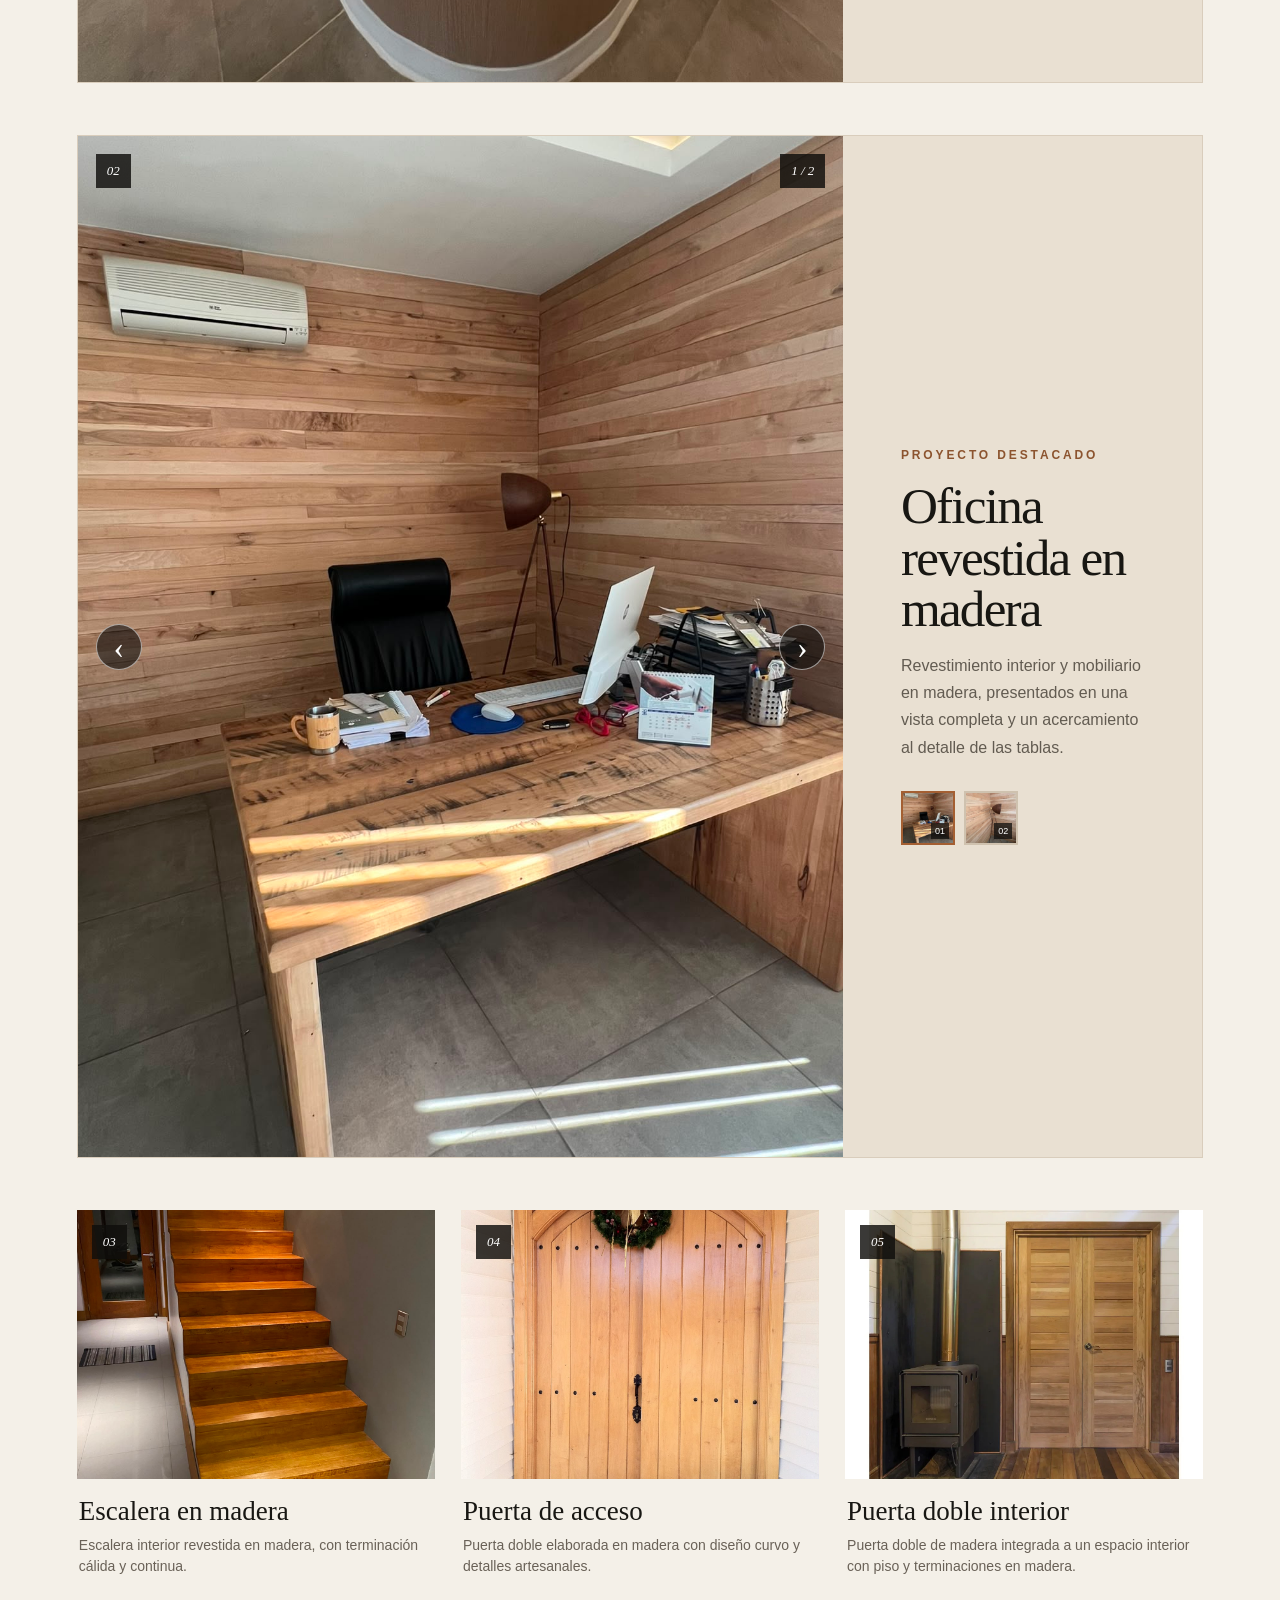
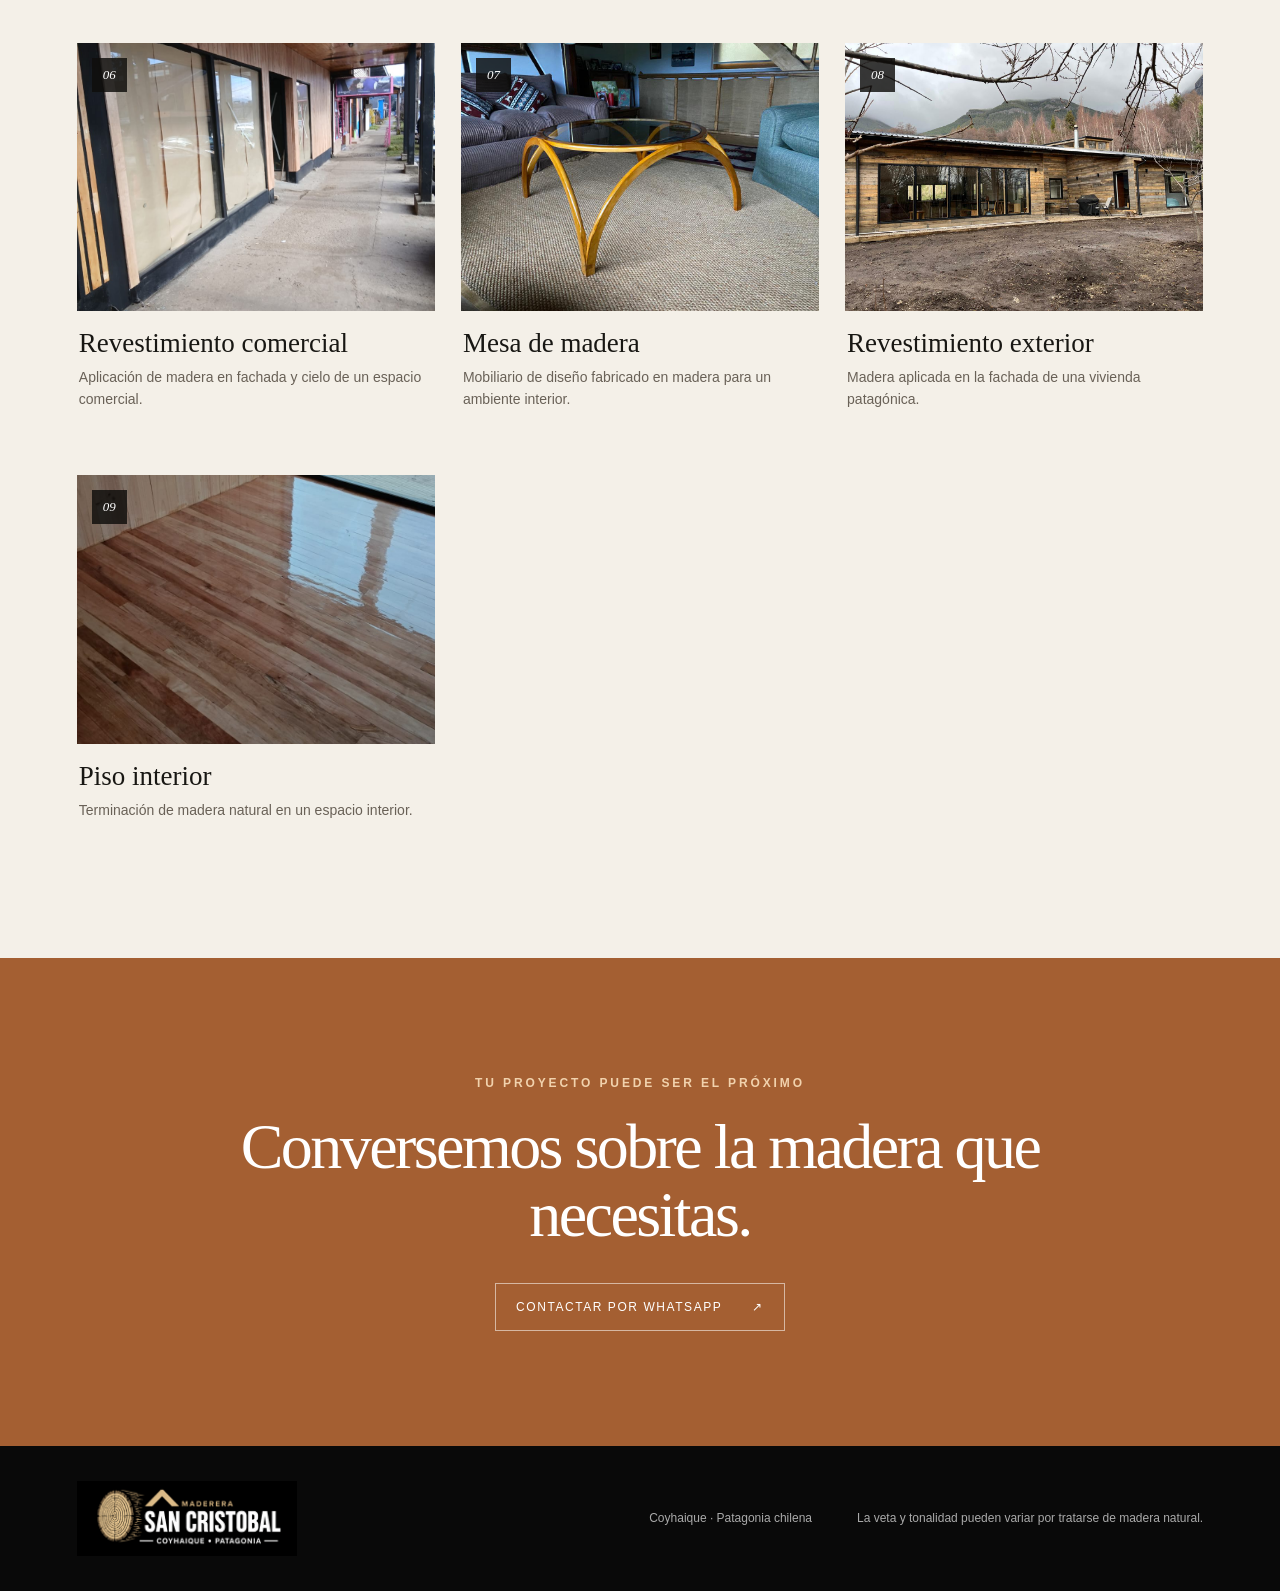
==== commit 48ee656b: "Mejora calidad de imágenes de puertas" ====
--- a/proyectos/index.html
+++ b/proyectos/index.html
@@ -1,2 +1,2 @@
-<!DOCTYPE html><html lang="es"><head><meta charSet="utf-8"/><meta name="viewport" content="width=device-width, initial-scale=1"/><link rel="preload" href="https://catalogo-maderera-san-cristobal.bymatepro.chatgpt.site/logo.png" as="image"/><link rel="stylesheet" href="https://catalogo-maderera-san-cristobal.bymatepro.chatgpt.site/_next/static/css/index.DhPDafr6.css" data-rsc-css-href="https://catalogo-maderera-san-cristobal.bymatepro.chatgpt.site/_next/static/css/index.DhPDafr6.css" data-precedence="vite-rsc/importer-resources"/><link rel="modulepreload" fetchPriority="low" href="https://catalogo-maderera-san-cristobal.bymatepro.chatgpt.site/_next/static/chunks/index-D1VuzjKi.js"/><script src="https://catalogo-maderera-san-cristobal.bymatepro.chatgpt.site/_next/static/chunks/rolldown-runtime-C60lm6uB.js" type="module" async=""></script><script src="https://catalogo-maderera-san-cristobal.bymatepro.chatgpt.site/_next/static/chunks/framework-BgSIrAUN.js" type="module" async=""></script><link rel="modulepreload" href="https://catalogo-maderera-san-cristobal.bymatepro.chatgpt.site/_next/static/chunks/layout-segment-context-CqUthW7E.js" crossorigin=""/><link rel="modulepreload" href="https://catalogo-maderera-san-cristobal.bymatepro.chatgpt.site/_next/static/chunks/ProjectCarousel-CahKSJJ8.js" crossorigin=""/><link rel="modulepreload" href="https://catalogo-maderera-san-cristobal.bymatepro.chatgpt.site/_next/static/chunks/ZoomableProjectImage-CD35CPMt.js" crossorigin=""/><title>Proyectos | Maderera San Cristóbal</title><meta name="description" content="Galería de proyectos realizados por clientes con madera de Maderera San Cristóbal."/><link rel="shortcut icon" href="https://catalogo-maderera-san-cristobal.bymatepro.chatgpt.site/logo.png"/><link rel="icon" href="https://catalogo-maderera-san-cristobal.bymatepro.chatgpt.site/logo.png"/><script>Object.assign(((self[Symbol.for("vinext.navigationRuntime")]??={bootstrap:{routeManifest:null},functions:{}}).bootstrap.rsc??={rsc:[]}),{params:{},nav:{"pathname":"/proyectos","searchParams":[]}})</script><link rel="modulepreload" href="https://catalogo-maderera-san-cristobal.bymatepro.chatgpt.site/_next/static/chunks/index-D1VuzjKi.js" />
-</head><body><main><header class="topbar"><a class="brand" href="/" aria-label="Volver al inicio"><img src="https://catalogo-maderera-san-cristobal.bymatepro.chatgpt.site/logo.png" alt="Maderera San Cristóbal"/></a><nav aria-label="Navegación principal"><a href="/#catalogo">Catálogo</a><a class="activeNav" href="/proyectos">Proyectos</a><a href="/#contacto">Contacto</a></nav></header><section class="projectHero"><div><span class="eyebrow">Madera en espacios reales</span><h1>Proyectos de<br/>nuestros clientes</h1></div><p>Una galería en crecimiento con obras, terminaciones y mobiliario que muestran la madera aplicada en distintos espacios.</p></section><section class="projectGallery" aria-label="Galería de proyectos"><article class="featuredProject"><div class="featuredProjectPhoto" aria-live="polite"><img src="https://catalogo-maderera-san-cristobal.bymatepro.chatgpt.site/proyectos/mesones-interior/angulo-1.jpg" alt="Mesones en madera, ángulo 1 de 4"/><span class="featuredNumber">01</span><span class="featuredCounter">1<!-- --> / <!-- -->4</span><button class="carouselArrow previous" type="button" aria-label="Ver ángulo anterior">‹</button><button class="carouselArrow next" type="button" aria-label="Ver ángulo siguiente">›</button></div><div class="featuredProjectInfo"><span class="eyebrow dark">Proyecto destacado</span><h2>Mesones en madera</h2><p>Un mismo proyecto visto desde cuatro ángulos para apreciar la forma, la veta y la terminación de la madera.</p><div class="carouselThumbnails" aria-label="Elegir ángulo del proyecto"><button class="active" type="button" aria-label="Ver ángulo 1" aria-current="true"><img src="https://catalogo-maderera-san-cristobal.bymatepro.chatgpt.site/proyectos/mesones-interior/angulo-1.jpg" alt="" loading="eager"/><span>01</span></button><button class="" type="button" aria-label="Ver ángulo 2"><img src="https://catalogo-maderera-san-cristobal.bymatepro.chatgpt.site/proyectos/mesones-interior/angulo-2.jpg" alt="" loading="lazy"/><span>02</span></button><button class="" type="button" aria-label="Ver ángulo 3"><img src="https://catalogo-maderera-san-cristobal.bymatepro.chatgpt.site/proyectos/mesones-interior/angulo-3-limpio.png" alt="" loading="lazy"/><span>03</span></button><button class="" type="button" aria-label="Ver ángulo 4"><img src="https://catalogo-maderera-san-cristobal.bymatepro.chatgpt.site/proyectos/mesones-interior/angulo-4.jpg" alt="" loading="lazy"/><span>04</span></button></div></div></article><article class="featuredProject"><div class="featuredProjectPhoto" aria-live="polite"><img src="https://catalogo-maderera-san-cristobal.bymatepro.chatgpt.site/proyectos/oficina-revestida/angulo-1.jpg" alt="Oficina revestida en madera, ángulo 1 de 2"/><span class="featuredNumber">02</span><span class="featuredCounter">1<!-- --> / <!-- -->2</span><button class="carouselArrow previous" type="button" aria-label="Ver ángulo anterior">‹</button><button class="carouselArrow next" type="button" aria-label="Ver ángulo siguiente">›</button></div><div class="featuredProjectInfo"><span class="eyebrow dark">Proyecto destacado</span><h2>Oficina revestida en madera</h2><p>Revestimiento interior y mobiliario en madera, presentados en una vista completa y un acercamiento al detalle de las tablas.</p><div class="carouselThumbnails" aria-label="Elegir ángulo del proyecto"><button class="active" type="button" aria-label="Ver ángulo 1" aria-current="true"><img src="https://catalogo-maderera-san-cristobal.bymatepro.chatgpt.site/proyectos/oficina-revestida/angulo-1.jpg" alt="" loading="eager"/><span>01</span></button><button class="" type="button" aria-label="Ver ángulo 2"><img src="https://catalogo-maderera-san-cristobal.bymatepro.chatgpt.site/proyectos/oficina-revestida/angulo-2.jpg" alt="" loading="lazy"/><span>02</span></button></div></div></article><article class="galleryCard vertical"><div class="galleryPhoto"><button class="projectImageButton" type="button" aria-label="Ampliar Escalera en madera"><img src="https://catalogo-maderera-san-cristobal.bymatepro.chatgpt.site/proyectos/escalera-madera.jpg" alt="Escalera en madera" loading="eager"/><span class="galleryNumber">03</span><span class="zoomHint" aria-hidden="true">Ampliar ↗</span></button></div><div class="galleryCaption"><h2>Escalera en madera</h2><p>Escalera interior revestida en madera, con terminación cálida y continua.</p></div></article><article class="galleryCard vertical"><div class="galleryPhoto"><button class="projectImageButton" type="button" aria-label="Ampliar Puerta de acceso"><img src="https://catalogo-maderera-san-cristobal.bymatepro.chatgpt.site/proyectos/puerta-madera.jpg" alt="Puerta de acceso" loading="eager"/><span class="galleryNumber">04</span><span class="zoomHint" aria-hidden="true">Ampliar ↗</span></button></div><div class="galleryCaption"><h2>Puerta de acceso</h2><p>Puerta doble elaborada en madera con diseño curvo y detalles artesanales.</p></div></article><article class="galleryCard vertical"><div class="galleryPhoto"><button class="projectImageButton" type="button" aria-label="Ampliar Revestimiento comercial"><img src="https://catalogo-maderera-san-cristobal.bymatepro.chatgpt.site/proyectos/revestimiento-local.jpg" alt="Revestimiento comercial" loading="lazy"/><span class="galleryNumber">05</span><span class="zoomHint" aria-hidden="true">Ampliar ↗</span></button></div><div class="galleryCaption"><h2>Revestimiento comercial</h2><p>Aplicación de madera en fachada y cielo de un espacio comercial.</p></div></article><article class="galleryCard horizontal"><div class="galleryPhoto"><button class="projectImageButton" type="button" aria-label="Ampliar Mesa de madera"><img src="https://catalogo-maderera-san-cristobal.bymatepro.chatgpt.site/proyectos/mesa-madera.jpg" alt="Mesa de madera" loading="lazy"/><span class="galleryNumber">06</span><span class="zoomHint" aria-hidden="true">Ampliar ↗</span></button></div><div class="galleryCaption"><h2>Mesa de madera</h2><p>Mobiliario de diseño fabricado en madera para un ambiente interior.</p></div></article><article class="galleryCard horizontal"><div class="galleryPhoto"><button class="projectImageButton" type="button" aria-label="Ampliar Revestimiento exterior"><img src="https://catalogo-maderera-san-cristobal.bymatepro.chatgpt.site/proyectos/revestimiento-exterior.jpg" alt="Revestimiento exterior" loading="lazy"/><span class="galleryNumber">07</span><span class="zoomHint" aria-hidden="true">Ampliar ↗</span></button></div><div class="galleryCaption"><h2>Revestimiento exterior</h2><p>Madera aplicada en la fachada de una vivienda patagónica.</p></div></article><article class="galleryCard vertical"><div class="galleryPhoto"><button class="projectImageButton" type="button" aria-label="Ampliar Piso interior"><img src="https://catalogo-maderera-san-cristobal.bymatepro.chatgpt.site/proyectos/piso-interior.jpg" alt="Piso interior" loading="lazy"/><span class="galleryNumber">08</span><span class="zoomHint" aria-hidden="true">Ampliar ↗</span></button></div><div class="galleryCaption"><h2>Piso interior</h2><p>Terminación de madera natural en un espacio interior.</p></div></article></section><section class="projectContact"><span class="eyebrow">Tu proyecto puede ser el próximo</span><h2>Conversemos sobre la madera que necesitas.</h2><a href="https://wa.me/56988190536" target="_blank" rel="noreferrer">Contactar por WhatsApp <span>↗</span></a></section><footer><img src="https://catalogo-maderera-san-cristobal.bymatepro.chatgpt.site/logo.png" alt="Maderera San Cristóbal"/><p>Coyhaique · Patagonia chilena</p><p>La veta y tonalidad pueden variar por tratarse de madera natural.</p></footer></main><script type="module" src="https://catalogo-maderera-san-cristobal.bymatepro.chatgpt.site/_next/static/chunks/index-D1VuzjKi.js" id="_R_" async=""></script><script>((self[Symbol.for("vinext.navigationRuntime")]??={bootstrap:{routeManifest:null},functions:{}}).bootstrap.rsc??={rsc:[]}).rsc.push("2:I[\"665e12b0c064\",[],\"Children\",1]\n")</script><script>((self[Symbol.for("vinext.navigationRuntime")]??={bootstrap:{routeManifest:null},functions:{}}).bootstrap.rsc??={rsc:[]}).rsc.push("3:I[\"0c849aaf347d\",[],\"GlobalErrorBoundary\",1]\n")</script><script>((self[Symbol.for("vinext.navigationRuntime")]??={bootstrap:{routeManifest:null},functions:{}}).bootstrap.rsc??={rsc:[]}).rsc.push("4:I[\"becbbbeadc9b\",[],\"default\",1]\n")</script><script>((self[Symbol.for("vinext.navigationRuntime")]??={bootstrap:{routeManifest:null},functions:{}}).bootstrap.rsc??={rsc:[]}).rsc.push("5:I[\"0c849aaf347d\",[],\"ErrorBoundary\",1]\n")</script><script>((self[Symbol.for("vinext.navigationRuntime")]??={bootstrap:{routeManifest:null},functions:{}}).bootstrap.rsc??={rsc:[]}).rsc.push("6:I[\"757ae097eb41\",[],\"LayoutSegmentProvider\",1]\n")</script><script>((self[Symbol.for("vinext.navigationRuntime")]??={bootstrap:{routeManifest:null},functions:{}}).bootstrap.rsc??={rsc:[]}).rsc.push("7:I[\"665e12b0c064\",[],\"Slot\",1]\n")</script><script>((self[Symbol.for("vinext.navigationRuntime")]??={bootstrap:{routeManifest:null},functions:{}}).bootstrap.rsc??={rsc:[]}).rsc.push("8:I[\"a38a13628f7a\",[],\"AppRouterScrollTarget\",1]\n")</script><script>((self[Symbol.for("vinext.navigationRuntime")]??={bootstrap:{routeManifest:null},functions:{}}).bootstrap.rsc??={rsc:[]}).rsc.push("9:I[\"0c849aaf347d\",[],\"RedirectBoundary\",1]\n")</script><script>((self[Symbol.for("vinext.navigationRuntime")]??={bootstrap:{routeManifest:null},functions:{}}).bootstrap.rsc??={rsc:[]}).rsc.push(":HL[\"/_next/static/css/index.DhPDafr6.css\",\"style\"     ]\n")</script><script>((self[Symbol.for("vinext.navigationRuntime")]??={bootstrap:{routeManifest:null},functions:{}}).bootstrap.rsc??={rsc:[]}).rsc.push("0:{\"__route\":\"route:/proyectos\",\"__interceptionContext\":null,\"__layoutIds\":[\"layout:/\"],\"__rootLayout\":\"/\",\"__sourcePage\":\"/proyectos/page\",\"page:/proyectos\":\"$L1\",\"layout:/\":[[[[\"$\",\"link\",\"css:/_next/static/css/index.DhPDafr6.css\",{\"rel\":\"stylesheet\",\"precedence\":\"vite-rsc/importer-resources\",\"href\":\"/_next/static/css/index.DhPDafr6.css\",\"data-rsc-css-href\":\"/_next/static/css/index.DhPDafr6.css\"}],\"$undefined\"],[\"$\",\"html\",null,{\"lang\":\"es\",\"children\":[\"$\",\"body\",null,{\"children\":[\"$\",\"$L2\",null,{}]}]}]],null],\"route:/proyectos\":[[[\"$\",\"meta\",null,{\"charSet\":\"utf-8\"}],[[\"$\",\"title\",\"0\",{\"children\":\"Proyectos | Maderera San Cristóbal\"}],[\"$\",\"meta\",\"1\",{\"name\":\"description\",\"content\":\"Galería de proyectos realizados por clientes con madera de Maderera San Cristóbal.\"}],[\"$\",\"link\",\"2\",{\"rel\":\"shortcut icon\",\"href\":\"/logo.png\"}],[\"$\",\"link\",\"3\",{\"rel\":\"icon\",\"href\":\"/logo.png\"}]],[[\"$\",\"meta\",\"0\",{\"name\":\"viewport\",\"content\":\"width=device-width, initial-scale=1\"}]]],[\"$\",\"$L3\",null,{\"fallback\":\"$4\",\"children\":[\"$\",\"$L5\",null,{\"fallback\":\"$4\",\"children\":[\"$\",\"$L6\",null,{\"providerId\":\"layout:/\",\"segmentMap\":{\"children\":[\"proyectos\"]},\"children\":[\"$\",\"$L7\",null,{\"id\":\"layout:/\",\"parallelSlots\":\"$undefined\",\"children\":[\"$\",\"$L8\",null,{\"children\":[\"$\",\"$L9\",null,{\"children\":[[\"$\",\"$L6\",null,{\"providerId\":\"page:/proyectos\",\"segmentMap\":{\"children\":[\"__PAGE__\"]},\"children\":[\"$\",\"$L7\",null,{\"id\":\"page:/proyectos\"}]}],null]}]}]}]}]}]}],null,null],\"__layoutFlags\":{\"layout:/\":\"s\"},\"__artifactCompatibility\":{\"schemaVersion\":1,\"graphVersion\":\"app-route-graph:f13aeac704ee27e0\",\"deploymentVersion\":\"6bdb2fc2-87df-42f0-b671-40d012e1e3b1\",\"appElementsSchemaVersion\":1,\"rscPayloadSchemaVersion\":1,\"rootBoundaryId\":\"/\",\"renderEpoch\":null},\"__renderObservation\":{\"schemaVersion\":1,\"output\":{\"kind\":\"app-rsc\",\"mountedSlotsFingerprint\":null,\"renderEpoch\":null,\"rootBoundaryId\":\"/\",\"routeId\":\"route:/proyectos\"},\"completeness\":\"partial\",\"boundaryOutcome\":{\"kind\":\"unknown\"},\"requestApis\":[{\"kind\":\"connection\",\"status\":\"unknown\"},{\"kind\":\"cookies\",\"status\":\"unknown\"},{\"kind\":\"draftMode\",\"status\":\"unknown\"},{\"kind\":\"headers\",\"status\":\"unknown\"},{\"kind\":\"params\",\"status\":\"unknown\"},{\"kind\":\"searchParams\",\"status\":\"unknown\"}],\"dynamicFetches\":[],\"cacheTags\":[\"/proyectos\",\"_N_T_/layout\",\"_N_T_/proyectos\",\"_N_T_/proyectos/layout\",\"_N_T_/proyectos/page\"],\"pathTags\":[\"/proyectos\"],\"cacheability\":\"unknown\",\"downgrade\":{\"target\":\"freshRender\",\"reasons\":[{\"code\":\"CP_DOWNGRADE_CACHEABILITY_UNKNOWN\",\"target\":\"freshRender\"},{\"code\":\"CP_DOWNGRADE_INCOMPLETE_OBSERVATION\",\"completeness\":\"partial\",\"target\":\"freshRender\"},{\"code\":\"CP_DOWNGRADE_UNKNOWN_REQUEST_API\",\"requestApi\":\"connection\",\"target\":\"freshRender\"},{\"code\":\"CP_DOWNGRADE_UNKNOWN_REQUEST_API\",\"requestApi\":\"cookies\",\"target\":\"freshRender\"},{\"code\":\"CP_DOWNGRADE_UNKNOWN_REQUEST_API\",\"requestApi\":\"draftMode\",\"target\":\"freshRender\"},{\"code\":\"CP_DOWNGRADE_UNKNOWN_REQUEST_API\",\"requestApi\":\"headers\",\"target\":\"freshRender\"},{\"code\":\"CP_DOWNGRADE_UNKNOWN_REQUEST_API\",\"requestApi\":\"params\",\"target\":\"freshRender\"},{\"code\":\"CP_DOWNGRADE_UNKNOWN_REQUEST_API\",\"requestApi\":\"searchParams\",\"target\":\"freshRender\"}],\"fallback\":{\"kind\":\"breakerFallback\",\"code\":\"CP_PRIVATE_DYNAMIC_DOWNGRADE\",\"mode\":\"renderFresh\",\"scope\":\"affectedOutput\",\"fields\":{\"reasonCodes\":[\"CP_DOWNGRADE_CACHEABILITY_UNKNOWN\",\"CP_DOWNGRADE_INCOMPLETE_OBSERVATION\",\"CP_DOWNGRADE_UNKNOWN_REQUEST_API\",\"CP_DOWNGRADE_UNKNOWN_REQUEST_API\",\"CP_DOWNGRADE_UNKNOWN_REQUEST_API\",\"CP_DOWNGRADE_UNKNOWN_REQUEST_API\",\"CP_DOWNGRADE_UNKNOWN_REQUEST_API\",\"CP_DOWNGRADE_UNKNOWN_REQUEST_API\"],\"target\":\"freshRender\"}},\"isPublicCacheCandidate\":false}}}\n")</script><script>((self[Symbol.for("vinext.navigationRuntime")]??={bootstrap:{routeManifest:null},functions:{}}).bootstrap.rsc??={rsc:[]}).rsc.push("a:I[\"082f5d9729ce\",[],\"default\",1]\n")</script><script>((self[Symbol.for("vinext.navigationRuntime")]??={bootstrap:{routeManifest:null},functions:{}}).bootstrap.rsc??={rsc:[]}).rsc.push("b:I[\"fef1a1feaa93\",[],\"default\",1]\n")</script><script>((self[Symbol.for("vinext.navigationRuntime")]??={bootstrap:{routeManifest:null},functions:{}}).bootstrap.rsc??={rsc:[]}).rsc.push(":HL[\"/logo.png\",\"image\"]\n")</script><script>((self[Symbol.for("vinext.navigationRuntime")]??={bootstrap:{routeManifest:null},functions:{}}).bootstrap.rsc??={rsc:[]}).rsc.push("1:[\"$\",\"main\",null,{\"children\":[[\"$\",\"header\",null,{\"className\":\"topbar\",\"children\":[[\"$\",\"a\",null,{\"className\":\"brand\",\"href\":\"/\",\"aria-label\":\"Volver al inicio\",\"children\":[\"$\",\"img\",null,{\"src\":\"/logo.png\",\"alt\":\"Maderera San Cristóbal\"}]}],[\"$\",\"nav\",null,{\"aria-label\":\"Navegación principal\",\"children\":[[\"$\",\"a\",null,{\"href\":\"/#catalogo\",\"children\":\"Catálogo\"}],[\"$\",\"a\",null,{\"className\":\"activeNav\",\"href\":\"/proyectos\",\"children\":\"Proyectos\"}],[\"$\",\"a\",null,{\"href\":\"/#contacto\",\"children\":\"Contacto\"}]]}]]}],[\"$\",\"section\",null,{\"className\":\"projectHero\",\"children\":[[\"$\",\"div\",null,{\"children\":[[\"$\",\"span\",null,{\"className\":\"eyebrow\",\"children\":\"Madera en espacios reales\"}],[\"$\",\"h1\",null,{\"children\":[\"Proyectos de\",[\"$\",\"br\",null,{}],\"nuestros clientes\"]}]]}],[\"$\",\"p\",null,{\"children\":\"Una galería en crecimiento con obras, terminaciones y mobiliario que muestran la madera aplicada en distintos espacios.\"}]]}],[\"$\",\"section\",null,{\"className\":\"projectGallery\",\"aria-label\":\"Galería de proyectos\",\"children\":[[\"$\",\"$La\",null,{\"numero\":\"01\",\"titulo\":\"Mesones en madera\",\"descripcion\":\"Un mismo proyecto visto desde cuatro ángulos para apreciar la forma, la veta y la terminación de la madera.\",\"imagenes\":[\"/proyectos/mesones-interior/angulo-1.jpg\",\"/proyectos/mesones-interior/angulo-2.jpg\",\"/proyectos/mesones-interior/angulo-3-limpio.png\",\"/proyectos/mesones-interior/angulo-4.jpg\"]}],[\"$\",\"$La\",null,{\"numero\":\"02\",\"titulo\":\"Oficina revestida en madera\",\"descripcion\":\"Revestimiento interior y mobiliario en madera, presentados en una vista completa y un acercamiento al detalle de las tablas.\",\"imagenes\":[\"/proyectos/oficina-revestida/angulo-1.jpg\",\"/proyectos/oficina-revestida/angulo-2.jpg\"]}],[[\"$\",\"article\",\"Escalera en madera\",{\"className\":\"galleryCard vertical\",\"children\":[[\"$\",\"div\",null,{\"className\":\"galleryPhoto\",\"children\":[\"$\",\"$Lb\",null,{\"src\":\"/proyectos/escalera-madera.jpg\",\"alt\":\"Escalera en madera\",\"numero\":\"03\",\"loading\":\"eager\"}]}],[\"$\",\"div\",null,{\"className\":\"galleryCaption\",\"children\":[[\"$\",\"h2\",null,{\"children\":\"Escalera en madera\"}],[\"$\",\"p\",null,{\"children\":\"Escalera interior revestida en madera, con terminación cálida y continua.\"}]]}]]}],[\"$\",\"article\",\"Puerta de acceso\",{\"className\":\"galleryCard vertical\",\"children\":[[\"$\",\"div\",null,{\"className\":\"galleryPhoto\",\"children\":[\"$\",\"$Lb\",null,{\"src\":\"/proyectos/puerta-madera.jpg\",\"alt\":\"Puerta de acceso\",\"numero\":\"04\",\"loading\":\"eager\"}]}],[\"$\",\"div\",null,{\"className\":\"galleryCaption\",\"children\":[[\"$\",\"h2\",null,{\"children\":\"Puerta de acceso\"}],[\"$\",\"p\",null,{\"children\":\"Puerta doble elaborada en madera con diseño curvo y detalles artesanales.\"}]]}]]}],[\"$\",\"article\",\"Revestimiento comercial\",{\"className\":\"galleryCard vertical\",\"children\":[[\"$\",\"div\",null,{\"className\":\"galleryPhoto\",\"children\":[\"$\",\"$Lb\",null,{\"src\":\"/proyectos/revestimiento-local.jpg\",\"alt\":\"Revestimiento comercial\",\"numero\":\"05\",\"loading\":\"lazy\"}]}],[\"$\",\"div\",null,{\"className\":\"galleryCaption\",\"children\":[[\"$\",\"h2\",null,{\"children\":\"Revestimiento comercial\"}],[\"$\",\"p\",null,{\"children\":\"Aplicación de madera en fachada y cielo de un espacio comercial.\"}]]}]]}],[\"$\",\"article\",\"Mesa de madera\",{\"className\":\"galleryCard horizontal\",\"children\":[[\"$\",\"div\",null,{\"className\":\"galleryPhoto\",\"children\":[\"$\",\"$Lb\",null,{\"src\":\"/proyectos/mesa-madera.jpg\",\"alt\":\"Mesa de madera\",\"numero\":\"06\",\"loading\":\"lazy\"}]}],[\"$\",\"div\",null,{\"className\":\"galleryCaption\",\"children\":[[\"$\",\"h2\",null,{\"children\":\"Mesa de madera\"}],[\"$\",\"p\",null,{\"children\":\"Mobiliario de diseño fabricado en madera para un ambiente interior.\"}]]}]]}],[\"$\",\"article\",\"Revestimiento exterior\",{\"className\":\"galleryCard horizontal\",\"children\":[[\"$\",\"div\",null,{\"className\":\"galleryPhoto\",\"children\":[\"$\",\"$Lb\",null,{\"src\":\"/proyectos/revestimiento-exterior.jpg\",\"alt\":\"Revestimiento exterior\",\"numero\":\"07\",\"loading\":\"lazy\"}]}],[\"$\",\"div\",null,{\"className\":\"galleryCaption\",\"children\":[[\"$\",\"h2\",null,{\"children\":\"Revestimiento exterior\"}],[\"$\",\"p\",null,{\"children\":\"Madera aplicada en la fachada de una vivienda patagónica.\"}]]}]]}],[\"$\",\"article\",\"Piso interior\",{\"className\":\"galleryCard vertical\",\"children\":[[\"$\",\"div\",null,{\"className\":\"galleryPhoto\",\"children\":[\"$\",\"$Lb\",null,{\"src\":\"/proyectos/piso-interior.jpg\",\"alt\":\"Piso interior\",\"numero\":\"08\",\"loading\":\"lazy\"}]}],[\"$\",\"div\",null,{\"className\":\"galleryCaption\",\"children\":[\"$Lc\",\"$Ld\"]}]]}]]]}],\"$Le\",\"$Lf\"]}]\n")</script><script>((self[Symbol.for("vinext.navigationRuntime")]??={bootstrap:{routeManifest:null},functions:{}}).bootstrap.rsc??={rsc:[]}).rsc.push("c:[\"$\",\"h2\",null,{\"children\":\"Piso interior\"}]\n")</script><script>((self[Symbol.for("vinext.navigationRuntime")]??={bootstrap:{routeManifest:null},functions:{}}).bootstrap.rsc??={rsc:[]}).rsc.push("d:[\"$\",\"p\",null,{\"children\":\"Terminación de madera natural en un espacio interior.\"}]\n")</script><script>((self[Symbol.for("vinext.navigationRuntime")]??={bootstrap:{routeManifest:null},functions:{}}).bootstrap.rsc??={rsc:[]}).rsc.push("e:[\"$\",\"section\",null,{\"className\":\"projectContact\",\"children\":[[\"$\",\"span\",null,{\"className\":\"eyebrow\",\"children\":\"Tu proyecto puede ser el próximo\"}],[\"$\",\"h2\",null,{\"children\":\"Conversemos sobre la madera que necesitas.\"}],[\"$\",\"a\",null,{\"href\":\"https://wa.me/56988190536\",\"target\":\"_blank\",\"rel\":\"noreferrer\",\"children\":[\"Contactar por WhatsApp \",[\"$\",\"span\",null,{\"children\":\"↗\"}]]}]]}]\n")</script><script>((self[Symbol.for("vinext.navigationRuntime")]??={bootstrap:{routeManifest:null},functions:{}}).bootstrap.rsc??={rsc:[]}).rsc.push("f:[\"$\",\"footer\",null,{\"children\":[[\"$\",\"img\",null,{\"src\":\"/logo.png\",\"alt\":\"Maderera San Cristóbal\"}],[\"$\",\"p\",null,{\"children\":\"Coyhaique · Patagonia chilena\"}],[\"$\",\"p\",null,{\"children\":\"La veta y tonalidad pueden variar por tratarse de madera natural.\"}]]}]\n")</script><script>Object.assign(((self[Symbol.for("vinext.navigationRuntime")]??={bootstrap:{routeManifest:null},functions:{}}).bootstrap.rsc??={rsc:[]}),{"initialCacheKind":"static"});((self[Symbol.for("vinext.navigationRuntime")]??={bootstrap:{routeManifest:null},functions:{}}).bootstrap.rsc??={rsc:[]}).done=true</script></body></html>+<!DOCTYPE html><html lang="es"><head><meta charSet="utf-8"/><meta name="viewport" content="width=device-width, initial-scale=1"/><link rel="preload" href="/logo.png" as="image"/><link rel="stylesheet" href="/_next/static/css/index.EhFBN5uI.css" data-rsc-css-href="/_next/static/css/index.EhFBN5uI.css" data-precedence="vite-rsc/importer-resources"/><link rel="modulepreload" fetchPriority="low" href="/_next/static/chunks/index-CRsjCmrA.js"/><script src="/_next/static/chunks/rolldown-runtime-C60lm6uB.js" type="module" async=""></script><script src="/_next/static/chunks/framework-BgSIrAUN.js" type="module" async=""></script><link rel="modulepreload" href="/_next/static/chunks/layout-segment-context-G0Abfj6t.js" crossorigin=""/><link rel="modulepreload" href="/_next/static/chunks/ProjectCarousel-CahKSJJ8.js" crossorigin=""/><link rel="modulepreload" href="/_next/static/chunks/ZoomableProjectImage-CD35CPMt.js" crossorigin=""/><title>Proyectos | Maderera San Cristóbal</title><meta name="description" content="Galería de proyectos realizados por clientes con madera de Maderera San Cristóbal."/><link rel="shortcut icon" href="/logo.png"/><link rel="icon" href="/logo.png"/><script>Object.assign(((self[Symbol.for("vinext.navigationRuntime")]??={bootstrap:{routeManifest:null},functions:{}}).bootstrap.rsc??={rsc:[]}),{params:{},nav:{"pathname":"/proyectos","searchParams":[]}})</script><link rel="modulepreload" href="/_next/static/chunks/index-CRsjCmrA.js" />
+</head><body><main><header class="topbar"><a class="brand" href="/" aria-label="Volver al inicio"><img src="/logo.png" alt="Maderera San Cristóbal"/></a><nav aria-label="Navegación principal"><a href="/#catalogo">Catálogo</a><a class="activeNav" href="/proyectos">Proyectos</a><a href="/#contacto">Contacto</a></nav></header><section class="projectHero"><div><span class="eyebrow">Madera en espacios reales</span><h1>Proyectos de<br/>nuestros clientes</h1></div><p>Una galería en crecimiento con obras, terminaciones y mobiliario que muestran la madera aplicada en distintos espacios.</p></section><section class="projectGallery" aria-label="Galería de proyectos"><article class="featuredProject"><div class="featuredProjectPhoto" aria-live="polite"><img src="/proyectos/mesones-interior/angulo-1.jpg" alt="Mesones en madera, ángulo 1 de 4"/><span class="featuredNumber">01</span><span class="featuredCounter">1<!-- --> / <!-- -->4</span><button class="carouselArrow previous" type="button" aria-label="Ver ángulo anterior">‹</button><button class="carouselArrow next" type="button" aria-label="Ver ángulo siguiente">›</button></div><div class="featuredProjectInfo"><span class="eyebrow dark">Proyecto destacado</span><h2>Mesones en madera</h2><p>Un mismo proyecto visto desde cuatro ángulos para apreciar la forma, la veta y la terminación de la madera.</p><div class="carouselThumbnails" aria-label="Elegir ángulo del proyecto"><button class="active" type="button" aria-label="Ver ángulo 1" aria-current="true"><img src="/proyectos/mesones-interior/angulo-1.jpg" alt="" loading="eager"/><span>01</span></button><button class="" type="button" aria-label="Ver ángulo 2"><img src="/proyectos/mesones-interior/angulo-2.jpg" alt="" loading="lazy"/><span>02</span></button><button class="" type="button" aria-label="Ver ángulo 3"><img src="/proyectos/mesones-interior/angulo-3-limpio.png" alt="" loading="lazy"/><span>03</span></button><button class="" type="button" aria-label="Ver ángulo 4"><img src="/proyectos/mesones-interior/angulo-4.jpg" alt="" loading="lazy"/><span>04</span></button></div></div></article><article class="featuredProject"><div class="featuredProjectPhoto" aria-live="polite"><img src="/proyectos/oficina-revestida/angulo-1.jpg" alt="Oficina revestida en madera, ángulo 1 de 2"/><span class="featuredNumber">02</span><span class="featuredCounter">1<!-- --> / <!-- -->2</span><button class="carouselArrow previous" type="button" aria-label="Ver ángulo anterior">‹</button><button class="carouselArrow next" type="button" aria-label="Ver ángulo siguiente">›</button></div><div class="featuredProjectInfo"><span class="eyebrow dark">Proyecto destacado</span><h2>Oficina revestida en madera</h2><p>Revestimiento interior y mobiliario en madera, presentados en una vista completa y un acercamiento al detalle de las tablas.</p><div class="carouselThumbnails" aria-label="Elegir ángulo del proyecto"><button class="active" type="button" aria-label="Ver ángulo 1" aria-current="true"><img src="/proyectos/oficina-revestida/angulo-1.jpg" alt="" loading="eager"/><span>01</span></button><button class="" type="button" aria-label="Ver ángulo 2"><img src="/proyectos/oficina-revestida/angulo-2.jpg" alt="" loading="lazy"/><span>02</span></button></div></div></article><article class="galleryCard vertical"><div class="galleryPhoto"><button class="projectImageButton" type="button" aria-label="Ampliar Escalera en madera"><img src="/proyectos/escalera-madera.jpg" alt="Escalera en madera" loading="eager"/><span class="galleryNumber">03</span><span class="zoomHint" aria-hidden="true">Ampliar ↗</span></button></div><div class="galleryCaption"><h2>Escalera en madera</h2><p>Escalera interior revestida en madera, con terminación cálida y continua.</p></div></article><article class="galleryCard vertical"><div class="galleryPhoto"><button class="projectImageButton" type="button" aria-label="Ampliar Puerta de acceso"><img src="/proyectos/puerta-madera.jpg" alt="Puerta de acceso" loading="eager"/><span class="galleryNumber">04</span><span class="zoomHint" aria-hidden="true">Ampliar ↗</span></button></div><div class="galleryCaption"><h2>Puerta de acceso</h2><p>Puerta doble elaborada en madera con diseño curvo y detalles artesanales.</p></div></article><article class="galleryCard vertical"><div class="galleryPhoto"><button class="projectImageButton" type="button" aria-label="Ampliar Puerta doble interior"><img src="/proyectos/puerta-doble-interior.jpg" alt="Puerta doble interior" loading="lazy"/><span class="galleryNumber">05</span><span class="zoomHint" aria-hidden="true">Ampliar ↗</span></button></div><div class="galleryCaption"><h2>Puerta doble interior</h2><p>Puerta doble de madera integrada a un espacio interior con piso y terminaciones en madera.</p></div></article><article class="galleryCard vertical"><div class="galleryPhoto"><button class="projectImageButton" type="button" aria-label="Ampliar Revestimiento comercial"><img src="/proyectos/revestimiento-local.jpg" alt="Revestimiento comercial" loading="lazy"/><span class="galleryNumber">06</span><span class="zoomHint" aria-hidden="true">Ampliar ↗</span></button></div><div class="galleryCaption"><h2>Revestimiento comercial</h2><p>Aplicación de madera en fachada y cielo de un espacio comercial.</p></div></article><article class="galleryCard horizontal"><div class="galleryPhoto"><button class="projectImageButton" type="button" aria-label="Ampliar Mesa de madera"><img src="/proyectos/mesa-madera.jpg" alt="Mesa de madera" loading="lazy"/><span class="galleryNumber">07</span><span class="zoomHint" aria-hidden="true">Ampliar ↗</span></button></div><div class="galleryCaption"><h2>Mesa de madera</h2><p>Mobiliario de diseño fabricado en madera para un ambiente interior.</p></div></article><article class="galleryCard horizontal"><div class="galleryPhoto"><button class="projectImageButton" type="button" aria-label="Ampliar Revestimiento exterior"><img src="/proyectos/revestimiento-exterior.jpg" alt="Revestimiento exterior" loading="lazy"/><span class="galleryNumber">08</span><span class="zoomHint" aria-hidden="true">Ampliar ↗</span></button></div><div class="galleryCaption"><h2>Revestimiento exterior</h2><p>Madera aplicada en la fachada de una vivienda patagónica.</p></div></article><article class="galleryCard vertical"><div class="galleryPhoto"><button class="projectImageButton" type="button" aria-label="Ampliar Piso interior"><img src="/proyectos/piso-interior.jpg" alt="Piso interior" loading="lazy"/><span class="galleryNumber">09</span><span class="zoomHint" aria-hidden="true">Ampliar ↗</span></button></div><div class="galleryCaption"><h2>Piso interior</h2><p>Terminación de madera natural en un espacio interior.</p></div></article></section><section class="projectContact"><span class="eyebrow">Tu proyecto puede ser el próximo</span><h2>Conversemos sobre la madera que necesitas.</h2><a href="https://wa.me/56988190536" target="_blank" rel="noreferrer">Contactar por WhatsApp <span>↗</span></a></section><footer><img src="/logo.png" alt="Maderera San Cristóbal"/><p>Coyhaique · Patagonia chilena</p><p>La veta y tonalidad pueden variar por tratarse de madera natural.</p></footer></main><script type="module" src="/_next/static/chunks/index-CRsjCmrA.js" id="_R_" async=""></script><script>((self[Symbol.for("vinext.navigationRuntime")]??={bootstrap:{routeManifest:null},functions:{}}).bootstrap.rsc??={rsc:[]}).rsc.push("2:I[\"665e12b0c064\",[],\"Children\",1]\n")</script><script>((self[Symbol.for("vinext.navigationRuntime")]??={bootstrap:{routeManifest:null},functions:{}}).bootstrap.rsc??={rsc:[]}).rsc.push("3:I[\"0c849aaf347d\",[],\"GlobalErrorBoundary\",1]\n")</script><script>((self[Symbol.for("vinext.navigationRuntime")]??={bootstrap:{routeManifest:null},functions:{}}).bootstrap.rsc??={rsc:[]}).rsc.push("4:I[\"becbbbeadc9b\",[],\"default\",1]\n")</script><script>((self[Symbol.for("vinext.navigationRuntime")]??={bootstrap:{routeManifest:null},functions:{}}).bootstrap.rsc??={rsc:[]}).rsc.push("5:I[\"0c849aaf347d\",[],\"ErrorBoundary\",1]\n")</script><script>((self[Symbol.for("vinext.navigationRuntime")]??={bootstrap:{routeManifest:null},functions:{}}).bootstrap.rsc??={rsc:[]}).rsc.push("6:I[\"757ae097eb41\",[],\"LayoutSegmentProvider\",1]\n")</script><script>((self[Symbol.for("vinext.navigationRuntime")]??={bootstrap:{routeManifest:null},functions:{}}).bootstrap.rsc??={rsc:[]}).rsc.push("7:I[\"665e12b0c064\",[],\"Slot\",1]\n")</script><script>((self[Symbol.for("vinext.navigationRuntime")]??={bootstrap:{routeManifest:null},functions:{}}).bootstrap.rsc??={rsc:[]}).rsc.push("8:I[\"a38a13628f7a\",[],\"AppRouterScrollTarget\",1]\n")</script><script>((self[Symbol.for("vinext.navigationRuntime")]??={bootstrap:{routeManifest:null},functions:{}}).bootstrap.rsc??={rsc:[]}).rsc.push("9:I[\"0c849aaf347d\",[],\"RedirectBoundary\",1]\n")</script><script>((self[Symbol.for("vinext.navigationRuntime")]??={bootstrap:{routeManifest:null},functions:{}}).bootstrap.rsc??={rsc:[]}).rsc.push(":HL[\"/_next/static/css/index.EhFBN5uI.css\",\"style\"     ]\n")</script><script>((self[Symbol.for("vinext.navigationRuntime")]??={bootstrap:{routeManifest:null},functions:{}}).bootstrap.rsc??={rsc:[]}).rsc.push("0:{\"__route\":\"route:/proyectos\",\"__interceptionContext\":null,\"__layoutIds\":[\"layout:/\"],\"__rootLayout\":\"/\",\"__sourcePage\":\"/proyectos/page\",\"page:/proyectos\":\"$L1\",\"layout:/\":[[[[\"$\",\"link\",\"css:/_next/static/css/index.EhFBN5uI.css\",{\"rel\":\"stylesheet\",\"precedence\":\"vite-rsc/importer-resources\",\"href\":\"/_next/static/css/index.EhFBN5uI.css\",\"data-rsc-css-href\":\"/_next/static/css/index.EhFBN5uI.css\"}],\"$undefined\"],[\"$\",\"html\",null,{\"lang\":\"es\",\"children\":[\"$\",\"body\",null,{\"children\":[\"$\",\"$L2\",null,{}]}]}]],null],\"route:/proyectos\":[[[\"$\",\"meta\",null,{\"charSet\":\"utf-8\"}],[[\"$\",\"title\",\"0\",{\"children\":\"Proyectos | Maderera San Cristóbal\"}],[\"$\",\"meta\",\"1\",{\"name\":\"description\",\"content\":\"Galería de proyectos realizados por clientes con madera de Maderera San Cristóbal.\"}],[\"$\",\"link\",\"2\",{\"rel\":\"shortcut icon\",\"href\":\"/logo.png\"}],[\"$\",\"link\",\"3\",{\"rel\":\"icon\",\"href\":\"/logo.png\"}]],[[\"$\",\"meta\",\"0\",{\"name\":\"viewport\",\"content\":\"width=device-width, initial-scale=1\"}]]],[\"$\",\"$L3\",null,{\"fallback\":\"$4\",\"children\":[\"$\",\"$L5\",null,{\"fallback\":\"$4\",\"children\":[\"$\",\"$L6\",null,{\"providerId\":\"layout:/\",\"segmentMap\":{\"children\":[\"proyectos\"]},\"children\":[\"$\",\"$L7\",null,{\"id\":\"layout:/\",\"parallelSlots\":\"$undefined\",\"children\":[\"$\",\"$L8\",null,{\"children\":[\"$\",\"$L9\",null,{\"children\":[[\"$\",\"$L6\",null,{\"providerId\":\"page:/proyectos\",\"segmentMap\":{\"children\":[\"__PAGE__\"]},\"children\":[\"$\",\"$L7\",null,{\"id\":\"page:/proyectos\"}]}],null]}]}]}]}]}]}],null,null],\"__layoutFlags\":{\"layout:/\":\"s\"},\"__artifactCompatibility\":{\"schemaVersion\":1,\"graphVersion\":\"app-route-graph:f13aeac704ee27e0\",\"deploymentVersion\":\"1c1c9ccc-637a-4a90-94d8-57e1b41d8530\",\"appElementsSchemaVersion\":1,\"rscPayloadSchemaVersion\":1,\"rootBoundaryId\":\"/\",\"renderEpoch\":null},\"__renderObservation\":{\"schemaVersion\":1,\"output\":{\"kind\":\"app-rsc\",\"mountedSlotsFingerprint\":null,\"renderEpoch\":null,\"rootBoundaryId\":\"/\",\"routeId\":\"route:/proyectos\"},\"completeness\":\"partial\",\"boundaryOutcome\":{\"kind\":\"unknown\"},\"requestApis\":[{\"kind\":\"connection\",\"status\":\"unknown\"},{\"kind\":\"cookies\",\"status\":\"unknown\"},{\"kind\":\"draftMode\",\"status\":\"unknown\"},{\"kind\":\"headers\",\"status\":\"unknown\"},{\"kind\":\"params\",\"status\":\"unknown\"},{\"kind\":\"searchParams\",\"status\":\"unknown\"}],\"dynamicFetches\":[],\"cacheTags\":[\"/proyectos\",\"_N_T_/layout\",\"_N_T_/proyectos\",\"_N_T_/proyectos/layout\",\"_N_T_/proyectos/page\"],\"pathTags\":[\"/proyectos\"],\"cacheability\":\"unknown\",\"downgrade\":{\"target\":\"freshRender\",\"reasons\":[{\"code\":\"CP_DOWNGRADE_CACHEABILITY_UNKNOWN\",\"target\":\"freshRender\"},{\"code\":\"CP_DOWNGRADE_INCOMPLETE_OBSERVATION\",\"completeness\":\"partial\",\"target\":\"freshRender\"},{\"code\":\"CP_DOWNGRADE_UNKNOWN_REQUEST_API\",\"requestApi\":\"connection\",\"target\":\"freshRender\"},{\"code\":\"CP_DOWNGRADE_UNKNOWN_REQUEST_API\",\"requestApi\":\"cookies\",\"target\":\"freshRender\"},{\"code\":\"CP_DOWNGRADE_UNKNOWN_REQUEST_API\",\"requestApi\":\"draftMode\",\"target\":\"freshRender\"},{\"code\":\"CP_DOWNGRADE_UNKNOWN_REQUEST_API\",\"requestApi\":\"headers\",\"target\":\"freshRender\"},{\"code\":\"CP_DOWNGRADE_UNKNOWN_REQUEST_API\",\"requestApi\":\"params\",\"target\":\"freshRender\"},{\"code\":\"CP_DOWNGRADE_UNKNOWN_REQUEST_API\",\"requestApi\":\"searchParams\",\"target\":\"freshRender\"}],\"fallback\":{\"kind\":\"breakerFallback\",\"code\":\"CP_PRIVATE_DYNAMIC_DOWNGRADE\",\"mode\":\"renderFresh\",\"scope\":\"affectedOutput\",\"fields\":{\"reasonCodes\":[\"CP_DOWNGRADE_CACHEABILITY_UNKNOWN\",\"CP_DOWNGRADE_INCOMPLETE_OBSERVATION\",\"CP_DOWNGRADE_UNKNOWN_REQUEST_API\",\"CP_DOWNGRADE_UNKNOWN_REQUEST_API\",\"CP_DOWNGRADE_UNKNOWN_REQUEST_API\",\"CP_DOWNGRADE_UNKNOWN_REQUEST_API\",\"CP_DOWNGRADE_UNKNOWN_REQUEST_API\",\"CP_DOWNGRADE_UNKNOWN_REQUEST_API\"],\"target\":\"freshRender\"}},\"isPublicCacheCandidate\":false}}}\n")</script><script>((self[Symbol.for("vinext.navigationRuntime")]??={bootstrap:{routeManifest:null},functions:{}}).bootstrap.rsc??={rsc:[]}).rsc.push("a:I[\"082f5d9729ce\",[],\"default\",1]\n")</script><script>((self[Symbol.for("vinext.navigationRuntime")]??={bootstrap:{routeManifest:null},functions:{}}).bootstrap.rsc??={rsc:[]}).rsc.push("b:I[\"fef1a1feaa93\",[],\"default\",1]\n")</script><script>((self[Symbol.for("vinext.navigationRuntime")]??={bootstrap:{routeManifest:null},functions:{}}).bootstrap.rsc??={rsc:[]}).rsc.push(":HL[\"/logo.png\",\"image\"]\n")</script><script>((self[Symbol.for("vinext.navigationRuntime")]??={bootstrap:{routeManifest:null},functions:{}}).bootstrap.rsc??={rsc:[]}).rsc.push("1:[\"$\",\"main\",null,{\"children\":[[\"$\",\"header\",null,{\"className\":\"topbar\",\"children\":[[\"$\",\"a\",null,{\"className\":\"brand\",\"href\":\"/\",\"aria-label\":\"Volver al inicio\",\"children\":[\"$\",\"img\",null,{\"src\":\"/logo.png\",\"alt\":\"Maderera San Cristóbal\"}]}],[\"$\",\"nav\",null,{\"aria-label\":\"Navegación principal\",\"children\":[[\"$\",\"a\",null,{\"href\":\"/#catalogo\",\"children\":\"Catálogo\"}],[\"$\",\"a\",null,{\"className\":\"activeNav\",\"href\":\"/proyectos\",\"children\":\"Proyectos\"}],[\"$\",\"a\",null,{\"href\":\"/#contacto\",\"children\":\"Contacto\"}]]}]]}],[\"$\",\"section\",null,{\"className\":\"projectHero\",\"children\":[[\"$\",\"div\",null,{\"children\":[[\"$\",\"span\",null,{\"className\":\"eyebrow\",\"children\":\"Madera en espacios reales\"}],[\"$\",\"h1\",null,{\"children\":[\"Proyectos de\",[\"$\",\"br\",null,{}],\"nuestros clientes\"]}]]}],[\"$\",\"p\",null,{\"children\":\"Una galería en crecimiento con obras, terminaciones y mobiliario que muestran la madera aplicada en distintos espacios.\"}]]}],[\"$\",\"section\",null,{\"className\":\"projectGallery\",\"aria-label\":\"Galería de proyectos\",\"children\":[[\"$\",\"$La\",null,{\"numero\":\"01\",\"titulo\":\"Mesones en madera\",\"descripcion\":\"Un mismo proyecto visto desde cuatro ángulos para apreciar la forma, la veta y la terminación de la madera.\",\"imagenes\":[\"/proyectos/mesones-interior/angulo-1.jpg\",\"/proyectos/mesones-interior/angulo-2.jpg\",\"/proyectos/mesones-interior/angulo-3-limpio.png\",\"/proyectos/mesones-interior/angulo-4.jpg\"]}],[\"$\",\"$La\",null,{\"numero\":\"02\",\"titulo\":\"Oficina revestida en madera\",\"descripcion\":\"Revestimiento interior y mobiliario en madera, presentados en una vista completa y un acercamiento al detalle de las tablas.\",\"imagenes\":[\"/proyectos/oficina-revestida/angulo-1.jpg\",\"/proyectos/oficina-revestida/angulo-2.jpg\"]}],[[\"$\",\"article\",\"Escalera en madera\",{\"className\":\"galleryCard vertical\",\"children\":[[\"$\",\"div\",null,{\"className\":\"galleryPhoto\",\"children\":[\"$\",\"$Lb\",null,{\"src\":\"/proyectos/escalera-madera.jpg\",\"alt\":\"Escalera en madera\",\"numero\":\"03\",\"loading\":\"eager\"}]}],[\"$\",\"div\",null,{\"className\":\"galleryCaption\",\"children\":[[\"$\",\"h2\",null,{\"children\":\"Escalera en madera\"}],[\"$\",\"p\",null,{\"children\":\"Escalera interior revestida en madera, con terminación cálida y continua.\"}]]}]]}],[\"$\",\"article\",\"Puerta de acceso\",{\"className\":\"galleryCard vertical\",\"children\":[[\"$\",\"div\",null,{\"className\":\"galleryPhoto\",\"children\":[\"$\",\"$Lb\",null,{\"src\":\"/proyectos/puerta-madera.jpg\",\"alt\":\"Puerta de acceso\",\"numero\":\"04\",\"loading\":\"eager\"}]}],[\"$\",\"div\",null,{\"className\":\"galleryCaption\",\"children\":[[\"$\",\"h2\",null,{\"children\":\"Puerta de acceso\"}],[\"$\",\"p\",null,{\"children\":\"Puerta doble elaborada en madera con diseño curvo y detalles artesanales.\"}]]}]]}],[\"$\",\"article\",\"Puerta doble interior\",{\"className\":\"galleryCard vertical\",\"children\":[[\"$\",\"div\",null,{\"className\":\"galleryPhoto\",\"children\":[\"$\",\"$Lb\",null,{\"src\":\"/proyectos/puerta-doble-interior.jpg\",\"alt\":\"Puerta doble interior\",\"numero\":\"05\",\"loading\":\"lazy\"}]}],[\"$\",\"div\",null,{\"className\":\"galleryCaption\",\"children\":[[\"$\",\"h2\",null,{\"children\":\"Puerta doble interior\"}],[\"$\",\"p\",null,{\"children\":\"Puerta doble de madera integrada a un espacio interior con piso y terminaciones en madera.\"}]]}]]}],[\"$\",\"article\",\"Revestimiento comercial\",{\"className\":\"galleryCard vertical\",\"children\":[[\"$\",\"div\",null,{\"className\":\"galleryPhoto\",\"children\":[\"$\",\"$Lb\",null,{\"src\":\"/proyectos/revestimiento-local.jpg\",\"alt\":\"Revestimiento comercial\",\"numero\":\"06\",\"loading\":\"lazy\"}]}],[\"$\",\"div\",null,{\"className\":\"galleryCaption\",\"children\":[[\"$\",\"h2\",null,{\"children\":\"Revestimiento comercial\"}],[\"$\",\"p\",null,{\"children\":\"Aplicación de madera en fachada y cielo de un espacio comercial.\"}]]}]]}],[\"$\",\"article\",\"Mesa de madera\",{\"className\":\"galleryCard horizontal\",\"children\":[[\"$\",\"div\",null,{\"className\":\"galleryPhoto\",\"children\":[\"$\",\"$Lb\",null,{\"src\":\"/proyectos/mesa-madera.jpg\",\"alt\":\"Mesa de madera\",\"numero\":\"07\",\"loading\":\"lazy\"}]}],[\"$\",\"div\",null,{\"className\":\"galleryCaption\",\"children\":[[\"$\",\"h2\",null,{\"children\":\"Mesa de madera\"}],[\"$\",\"p\",null,{\"children\":\"Mobiliario de diseño fabricado en madera para un ambiente interior.\"}]]}]]}],[\"$\",\"article\",\"Revestimiento exterior\",{\"className\":\"galleryCard horizontal\",\"children\":[[\"$\",\"div\",null,{\"className\":\"galleryPhoto\",\"children\":[\"$\",\"$Lb\",null,{\"src\":\"/proyectos/revestimiento-exterior.jpg\",\"alt\":\"Revestimiento exterior\",\"numero\":\"08\",\"loading\":\"lazy\"}]}],\"$Lc\"]}],\"$Ld\"]]}],\"$Le\",\"$Lf\"]}]\n")</script><script>((self[Symbol.for("vinext.navigationRuntime")]??={bootstrap:{routeManifest:null},functions:{}}).bootstrap.rsc??={rsc:[]}).rsc.push("c:[\"$\",\"div\",null,{\"className\":\"galleryCaption\",\"children\":[[\"$\",\"h2\",null,{\"children\":\"Revestimiento exterior\"}],[\"$\",\"p\",null,{\"children\":\"Madera aplicada en la fachada de una vivienda patagónica.\"}]]}]\n")</script><script>((self[Symbol.for("vinext.navigationRuntime")]??={bootstrap:{routeManifest:null},functions:{}}).bootstrap.rsc??={rsc:[]}).rsc.push("d:[\"$\",\"article\",\"Piso interior\",{\"className\":\"galleryCard vertical\",\"children\":[[\"$\",\"div\",null,{\"className\":\"galleryPhoto\",\"children\":[\"$\",\"$Lb\",null,{\"src\":\"/proyectos/piso-interior.jpg\",\"alt\":\"Piso interior\",\"numero\":\"09\",\"loading\":\"lazy\"}]}],[\"$\",\"div\",null,{\"className\":\"galleryCaption\",\"children\":[[\"$\",\"h2\",null,{\"children\":\"Piso interior\"}],[\"$\",\"p\",null,{\"children\":\"Terminación de madera natural en un espacio interior.\"}]]}]]}]\n")</script><script>((self[Symbol.for("vinext.navigationRuntime")]??={bootstrap:{routeManifest:null},functions:{}}).bootstrap.rsc??={rsc:[]}).rsc.push("e:[\"$\",\"section\",null,{\"className\":\"projectContact\",\"children\":[[\"$\",\"span\",null,{\"className\":\"eyebrow\",\"children\":\"Tu proyecto puede ser el próximo\"}],[\"$\",\"h2\",null,{\"children\":\"Conversemos sobre la madera que necesitas.\"}],[\"$\",\"a\",null,{\"href\":\"https://wa.me/56988190536\",\"target\":\"_blank\",\"rel\":\"noreferrer\",\"children\":[\"Contactar por WhatsApp \",[\"$\",\"span\",null,{\"children\":\"↗\"}]]}]]}]\n")</script><script>((self[Symbol.for("vinext.navigationRuntime")]??={bootstrap:{routeManifest:null},functions:{}}).bootstrap.rsc??={rsc:[]}).rsc.push("f:[\"$\",\"footer\",null,{\"children\":[[\"$\",\"img\",null,{\"src\":\"/logo.png\",\"alt\":\"Maderera San Cristóbal\"}],[\"$\",\"p\",null,{\"children\":\"Coyhaique · Patagonia chilena\"}],[\"$\",\"p\",null,{\"children\":\"La veta y tonalidad pueden variar por tratarse de madera natural.\"}]]}]\n")</script><script>Object.assign(((self[Symbol.for("vinext.navigationRuntime")]??={bootstrap:{routeManifest:null},functions:{}}).bootstrap.rsc??={rsc:[]}),{"initialCacheKind":"static"});((self[Symbol.for("vinext.navigationRuntime")]??={bootstrap:{routeManifest:null},functions:{}}).bootstrap.rsc??={rsc:[]}).done=true</script></body></html>
--- a/_next/static/css/index.EhFBN5uI.css
+++ b/_next/static/css/index.EhFBN5uI.css
@@ -0,0 +1 @@
+:root{--ink:#181713;--paper:#f4f0e8;--warm:#a45f32;--gold:#d0a163;--line:#18171329}*{box-sizing:border-box}html{scroll-behavior:smooth}body{background:var(--paper);color:var(--ink);margin:0;font-family:Arial,Helvetica,sans-serif}a{color:inherit;text-decoration:none}img{max-width:100%;display:block}.topbar{z-index:10;background:#080808;justify-content:space-between;align-items:center;height:92px;padding:0 clamp(22px,5vw,80px);display:flex;position:relative}.brand img{object-fit:contain;width:250px;height:72px}.topbar nav{color:#fff;letter-spacing:.12em;text-transform:uppercase;gap:34px;font-size:13px;display:flex}.topbar nav a{opacity:.75;transition:all .2s}.topbar nav a:hover{opacity:1;color:var(--gold)}.hero{color:#fff;height:min(760px,100vh - 92px);min-height:570px;position:relative;overflow:hidden}.heroImage{background:url(/productos/hero-v2.jpg) 50% 52%/cover no-repeat;position:absolute;inset:0;transform:scale(1.02)}.heroShade{background:linear-gradient(90deg,#080807e6 0%,#0808078f 47%,#0808071f 78%),linear-gradient(#0000 55%,#08080761);position:absolute;inset:0}.heroContent{z-index:1;max-width:730px;padding:clamp(90px,13vh,150px) clamp(24px,7vw,110px);position:relative}.eyebrow{letter-spacing:.24em;text-transform:uppercase;color:#e5bd83;font-size:12px;font-weight:700}.eyebrow.dark{color:#8c542f}.hero h1{letter-spacing:-.045em;margin:25px 0;font-family:Georgia,Times New Roman,serif;font-size:clamp(46px,7vw,86px);font-weight:400;line-height:.96}.hero p{color:#ffffffc7;max-width:590px;font-size:clamp(17px,2vw,21px);line-height:1.6}.primaryButton{letter-spacing:.12em;text-transform:uppercase;border:1px solid #ffffff73;align-items:center;gap:38px;margin-top:24px;padding:17px 20px;font-size:13px;display:inline-flex}.primaryButton:hover{color:#111;background:#fff}.lines,.catalog{padding:clamp(75px,10vw,130px) clamp(20px,6vw,90px)}.sectionIntro{max-width:750px}.sectionIntro h2,.catalog h2,.contact h2{letter-spacing:-.035em;margin:17px 0;font:400 clamp(38px,5vw,65px)/1.05 Georgia,serif}.sectionIntro>p{color:#5b574f;max-width:650px;font-size:18px;line-height:1.65}.lineGrid{border-top:1px solid var(--line);border-bottom:1px solid var(--line);grid-template-columns:repeat(3,1fr);margin-top:58px;display:grid}.lineCard{border-right:1px solid var(--line);flex-direction:column;justify-content:space-between;min-height:230px;padding:32px;display:flex}.lineCard:last-child{border-right:0}.lineCard>span{color:#8c867d;font:italic 16px Georgia}.lineCard h3{margin:auto 0 8px;font:400 30px Georgia}.lineCard p{color:#776f65;margin:0;font-size:14px}.lineCard.active{color:#fff;background:#1b1a17;transform:translateY(-12px);box-shadow:0 18px 45px #0000002e}.lineCard.active span,.lineCard.active p{color:#dcb681}.lineCard.active:hover{background:#28251f}.catalog{background:#fff}.catalogHeading{border-bottom:1px solid var(--line);justify-content:space-between;align-items:end;gap:45px;padding-bottom:40px;display:flex}.catalogHeading p{color:#656057;max-width:490px;line-height:1.65}.speciesNav{z-index:5;gap:12px;margin:34px 0 72px;display:flex;position:sticky;top:12px}.speciesNav a{background:#f0ece4;border:1px solid #ded7cb;border-radius:30px;padding:12px 18px;font-size:14px}.speciesNav b{background:#d9c7ad;border-radius:20px;margin-left:8px;padding:4px 7px;font-size:11px}.speciesSection{margin-bottom:100px;scroll-margin-top:70px}.speciesTitle{align-items:baseline;gap:17px;margin-bottom:28px;display:flex}.speciesTitle h3{margin:0;font:400 36px Georgia}.speciesTitle span{color:#8b8479;text-transform:uppercase;letter-spacing:.12em;font-size:13px}.productGrid{grid-template-columns:repeat(3,minmax(0,1fr));gap:24px;display:grid}.productCard{background:#faf9f6;border:1px solid #e2ded6;transition:transform .25s,box-shadow .25s}.productCard:hover{transform:translateY(-5px);box-shadow:0 18px 45px #1e18111f}.photoWrap{aspect-ratio:4/3;background:linear-gradient(145deg,#f7f4ed,#e9e2d6);padding:18px;overflow:hidden}.photoWrap img{object-fit:contain;filter:drop-shadow(0 10px 9px #32231629);width:100%;height:100%;transition:transform .4s}.productCard:hover .photoWrap img{transform:scale(1.025)}.productInfo{padding:22px}.productMeta{color:#8a5a38;text-transform:uppercase;letter-spacing:.12em;justify-content:space-between;font-size:11px;display:flex}.productMeta code{color:#544e45;background:#e9e2d7;border-radius:2px;padding:4px 7px;font-family:inherit}.productInfo h4{margin:22px 0 8px;font:400 27px Georgia}.productInfo p{color:#69635a;margin:0;font-size:14px}.variantList{border-top:1px solid #e0d9ce;margin-top:14px;display:grid}.variantRow{color:#69635a;border-bottom:1px solid #e0d9ce;grid-template-columns:1fr auto;align-items:center;gap:14px;padding:11px 0;font-size:13px;display:grid}.variantRow code{color:#544e45;text-transform:uppercase;letter-spacing:.08em;background:#e9e2d7;border-radius:2px;padding:5px 7px;font-family:inherit;font-size:10px}.variantRow code:first-letter{text-transform:uppercase}.launchSection{color:#fff;background:#171612;grid-template-columns:1.15fr .85fr;min-height:490px;margin:58px 0 34px;scroll-margin-top:30px;display:grid;overflow:hidden;box-shadow:0 22px 55px #23191129}.launchVisual{background:radial-gradient(circle at 50% 45%,#f0e5d2 0%,#d5c2a5 57%,#b89d79 100%);justify-content:center;align-items:center;min-height:490px;padding:42px;display:flex;position:relative}.launchVisual:after{content:"";pointer-events:none;border:1px solid #ffffff73;position:absolute;inset:22px}.launchVisual img{object-fit:contain;filter:drop-shadow(0 24px 20px #2e1c0e4d);z-index:1;width:100%;height:100%;max-height:410px;position:relative}.launchBadge{z-index:2;color:#fff;text-transform:uppercase;letter-spacing:.18em;background:#a45f32;padding:15px 24px;font-size:11px;font-weight:700;position:absolute;top:0;left:0}.launchInfo{flex-direction:column;justify-content:center;padding:clamp(45px,6vw,82px);display:flex}.launchInfo h3{letter-spacing:-.035em;margin:22px 0;font:400 clamp(42px,5vw,68px)/1 Georgia,serif}.launchInfo>p{color:#ffffffb3;margin:0 0 30px;font-size:17px;line-height:1.7}.launchDetails{border-top:1px solid #ffffff29;flex-wrap:wrap;gap:10px;padding-top:24px;display:flex}.launchDetails span{color:#d9c6aa;text-transform:uppercase;letter-spacing:.1em;border:1px solid #fff3;padding:9px 12px;font-size:12px}.launchInfo>a{color:#f1d3a7;text-transform:uppercase;letter-spacing:.12em;border-bottom:1px solid #d0a163;align-self:flex-start;margin-top:34px;padding-bottom:8px;font-size:13px}.launchInfo>a span{margin-left:18px}.speciesNav .newLaunchLink{color:#fff;background:#1b1a17;border-color:#1b1a17}.speciesNav .newLaunchLink b{color:#fff;background:#a45f32}.projectsTeaser{background:#efe9de;grid-template-columns:1.08fr .92fr;min-height:590px;display:grid}.projectsTeaserPhoto{min-height:590px;overflow:hidden}.projectsTeaserPhoto img{object-fit:cover;width:100%;height:100%}.projectsTeaserContent{flex-direction:column;justify-content:center;padding:clamp(65px,8vw,120px);display:flex}.projectsTeaserContent h2{letter-spacing:-.04em;margin:20px 0;font:400 clamp(42px,5vw,68px)/1.03 Georgia,serif}.projectsTeaserContent p{color:#5f594f;max-width:540px;font-size:17px;line-height:1.7}.projectsTeaserContent>a{color:#774226;text-transform:uppercase;letter-spacing:.13em;border-bottom:1px solid #9e6944;align-self:flex-start;margin-top:28px;padding-bottom:9px;font-size:12px;font-weight:700}.projectsTeaserContent>a span{margin-left:20px}.activeNav{color:var(--gold)!important;opacity:1!important}.projectHero{color:#fff;background:#171612;grid-template-columns:1.2fr .8fr;align-items:end;gap:70px;padding:clamp(80px,10vw,145px) clamp(24px,7vw,110px);display:grid}.projectHero h1{letter-spacing:-.05em;margin:22px 0 0;font:400 clamp(50px,7vw,92px)/.95 Georgia,serif}.projectHero>p{color:#ffffffad;max-width:540px;margin:0 0 7px;font-size:18px;line-height:1.7}.projectGallery{background:#f4f0e8;grid-template-columns:repeat(3,minmax(0,1fr));gap:52px 26px;padding:clamp(70px,8vw,115px) clamp(20px,6vw,90px);display:grid}.galleryCard{flex-direction:column;min-width:0;display:flex}.galleryPhoto,.galleryCard.horizontal .galleryPhoto,.galleryCard.vertical .galleryPhoto{aspect-ratio:4/3;background:#d7ccbc;position:relative;overflow:hidden}.galleryPhoto img{object-fit:cover;width:100%;height:100%;transition:transform .6s}.galleryCard:hover .galleryPhoto img{transform:scale(1.02)}.galleryPhoto>span{color:#fff;background:#0f0e0cd1;padding:9px 11px;font:italic 13px Georgia;position:absolute;top:15px;left:15px}.galleryCaption{flex-direction:column;align-items:flex-start;gap:9px;min-height:112px;padding:18px 2px 0;display:flex}.galleryCaption h2{margin:0;font:400 27px/1.08 Georgia}.galleryCaption p{color:#696157;margin:0;font-size:14px;line-height:1.55}.projectContact{color:#fff;text-align:center;background:#a45f32;padding:clamp(70px,9vw,125px) clamp(24px,7vw,110px)}.projectContact .eyebrow{color:#f1d2ad}.projectContact h2{letter-spacing:-.04em;max-width:850px;margin:22px auto 35px;font:400 clamp(40px,5vw,68px)/1.05 Georgia,serif}.projectContact>a{text-transform:uppercase;letter-spacing:.13em;border:1px solid #ffffff8c;gap:30px;padding:16px 20px;font-size:12px;display:inline-flex}.projectContact>a:hover{color:#7b3e21;background:#fff}.contact{color:#fff;background:#1a1916;grid-template-columns:1.15fr .85fr;align-items:start;gap:clamp(50px,7vw,110px);padding:clamp(65px,8vw,100px) clamp(24px,7vw,110px);display:grid}.contact h2{max-width:750px}.contactSide>p{color:#ffffffa8;margin:0 0 28px;font-size:17px;line-height:1.7}.contactLinks{border-top:1px solid #fff3;display:grid}.contactLinks a{border-bottom:1px solid #fff3;gap:7px;padding:20px 42px 20px 0;transition:padding .2s,color .2s;display:grid;position:relative}.contactLinks a:hover{color:#e5bd83;padding-left:10px}.contactLinks small{color:#c59b6d;text-transform:uppercase;letter-spacing:.15em;font-size:10px}.contactLinks strong{overflow-wrap:anywhere;font-size:15px;font-weight:500}.contactLinks a>span{color:#c59b6d;font-size:18px;position:absolute;top:50%;right:4px;transform:translateY(-50%)}footer{color:#aaa;background:#090909;grid-template-columns:1fr auto auto;align-items:center;gap:45px;padding:35px clamp(24px,6vw,90px);font-size:12px;display:grid}footer img{width:220px}footer p{margin:0}@media (max-width:900px){.productGrid{grid-template-columns:repeat(2,1fr)}.launchSection{grid-template-columns:1fr}.launchVisual{min-height:430px}.projectsTeaser{grid-template-columns:1fr}.projectsTeaserPhoto{min-height:480px}.projectHero{grid-template-columns:1fr;gap:32px}.projectGallery{grid-template-columns:repeat(2,minmax(0,1fr));gap:46px 22px}.galleryCaption{min-height:104px}.lineGrid{grid-template-columns:1fr}.lineCard{border-right:0;border-bottom:1px solid var(--line);min-height:180px}.lineCard.active{transform:none}.catalogHeading,.contact{grid-template-columns:1fr;align-items:start;display:grid}.contact{gap:20px}footer{grid-template-columns:1fr;gap:14px}.heroShade{background:linear-gradient(90deg,#080807e0,#08080759)}}@media (max-width:620px){.topbar{height:74px;padding:0 16px}.brand img{width:180px;height:55px}.topbar nav{gap:15px;font-size:10px}.hero{height:650px;min-height:0}.heroImage{background-position:50% 48%}.heroContent{padding:95px 24px}.hero h1{font-size:48px}.hero p{font-size:16px}.lines,.catalog{padding-left:16px;padding-right:16px}.launchSection{margin-top:42px}.launchVisual{min-height:310px;padding:32px}.launchVisual img{max-height:260px}.launchInfo{padding:36px 25px 42px}.launchInfo h3{font-size:42px}.launchInfo>p{font-size:15px}.projectsTeaserPhoto{min-height:390px}.projectsTeaserContent{padding:60px 24px}.projectsTeaserContent h2{font-size:43px}.projectHero{padding:75px 20px}.projectHero h1{font-size:50px}.projectHero>p{font-size:16px}.projectGallery{grid-template-columns:1fr;gap:40px;padding-left:16px;padding-right:16px}.galleryCaption{min-height:0}.galleryCaption h2{font-size:26px}.productGrid{grid-template-columns:1fr;gap:16px}.catalogHeading p{font-size:15px}.speciesNav{margin-bottom:55px;overflow:auto}.photoWrap{aspect-ratio:16/11}.contact h2{font-size:38px}footer img{width:190px}}.featuredProject{background:#e9e0d2;border:1px solid #d9cdbc;grid-column:1/-1;grid-template-columns:minmax(0,1.6fr) minmax(290px,.75fr);min-height:590px;display:grid;overflow:hidden}.featuredProjectPhoto{background:#1b1916;min-width:0;position:relative;overflow:hidden}.featuredProjectPhoto>img{object-fit:contain;width:100%;height:100%}.featuredNumber,.featuredCounter{color:#fff;background:#0f0e0cd1;padding:9px 11px;font:italic 13px Georgia;position:absolute;top:18px}.featuredNumber{left:18px}.featuredCounter{right:18px}.carouselArrow{color:#fff;cursor:pointer;background:#0f0e0c9e;border:1px solid #ffffff8c;border-radius:50%;width:46px;height:46px;font:32px/1 Georgia;transition:background .2s;position:absolute;top:50%;transform:translateY(-50%)}.carouselArrow:hover{background:#a45f32}.carouselArrow.previous{left:18px}.carouselArrow.next{right:18px}.featuredProjectInfo{flex-direction:column;justify-content:center;padding:clamp(36px,4.5vw,68px);display:flex}.featuredProjectInfo h2{letter-spacing:-.035em;margin:18px 0;font:400 clamp(38px,4vw,58px)/1 Georgia,serif}.featuredProjectInfo>p{color:#625b51;margin:0 0 30px;line-height:1.7}.carouselThumbnails{grid-template-columns:repeat(4,1fr);gap:9px;display:grid}.carouselThumbnails button{aspect-ratio:1;cursor:pointer;background:#cfc2af;border:2px solid #0000;padding:0;position:relative;overflow:hidden}.carouselThumbnails button.active{border-color:#a45f32}.carouselThumbnails img{object-fit:cover;width:100%;height:100%}.carouselThumbnails span{color:#fff;background:#0f0e0cbf;padding:3px 4px;font-size:9px;position:absolute;bottom:4px;right:4px}@media (max-width:900px){.featuredProject{grid-template-columns:1fr;min-height:0}.featuredProjectPhoto{height:min(72vw,590px)}.featuredProjectInfo{padding:38px}.carouselThumbnails{max-width:430px}}@media (max-width:620px){.featuredProjectPhoto{height:118vw;max-height:570px}.featuredProjectInfo{padding:30px 22px}.featuredProjectInfo h2{font-size:39px}.carouselArrow{width:40px;height:40px}.carouselArrow.previous{left:10px}.carouselArrow.next{right:10px}.featuredNumber{left:10px}.featuredCounter{right:10px}}@media (prefers-reduced-motion:reduce){html{scroll-behavior:auto}.productCard,.photoWrap img,.carouselArrow{transition:none}}.productCardClickable{cursor:pointer;position:relative}.productCardOverlay{z-index:3;position:absolute;inset:0}.productCardClickable:focus-within{outline-offset:4px;outline:2px solid #a45f32}.productCardAction{color:#8a5a38;text-transform:uppercase;letter-spacing:.12em;border-top:1px solid #ddd5c9;justify-content:space-between;align-items:center;margin-top:18px;padding-top:15px;font-size:10px;display:flex}.productCardAction b{font-size:17px;font-weight:400}.doorHero{color:#fff;background:#171612;grid-template-columns:1.1fr .9fr;align-items:end;gap:70px;padding:clamp(90px,10vw,145px) clamp(24px,7vw,110px);display:grid}.doorHero h1{letter-spacing:-.05em;max-width:820px;margin:22px 0 0;font:400 clamp(50px,7vw,92px)/.96 Georgia,serif}.doorHeroCopy p{color:#ffffffb3;max-width:530px;margin:0 0 30px;font-size:18px;line-height:1.7}.doorHeroCopy a{text-transform:uppercase;letter-spacing:.13em;border-bottom:1px solid #ffffff8c;padding-bottom:8px;font-size:11px;display:inline-flex}.doorCollection{background:#f4f0e8;padding:clamp(70px,8vw,115px) clamp(20px,6vw,90px)}.doorCollectionIntro{grid-template-columns:1fr 1fr;align-items:end;gap:20px 70px;margin-bottom:55px;display:grid}.doorCollectionIntro .eyebrow{grid-column:1/-1}.doorCollectionIntro h2{margin:0;font:400 clamp(42px,5vw,68px)/1 Georgia}.doorCollectionIntro p{color:#696157;max-width:520px;margin:0;line-height:1.65}.doorGrid{grid-template-columns:repeat(2,minmax(0,1fr));gap:60px 28px;display:grid}.doorCard{min-width:0}.doorPhoto{aspect-ratio:4/5;background:#d9cbb8;position:relative;overflow:hidden}.doorPhoto img{object-fit:cover;object-position:center;width:100%;height:100%;transition:transform .55s;display:block}.doorCard:hover .doorPhoto img{transform:scale(1.015)}.doorPhoto>span{color:#fff;background:#14120ed1;padding:9px 11px;font:italic 13px Georgia;position:absolute;top:16px;left:16px}.doorCaption{grid-template-columns:1fr 1fr;gap:22px;padding:20px 2px 0;display:grid}.doorCaption span{color:#8a5a38;text-transform:uppercase;letter-spacing:.13em;font-size:10px}.doorCaption h2{margin:8px 0 0;font:400 29px/1.08 Georgia}.doorCaption p{color:#696157;margin:1px 0 0;font-size:14px;line-height:1.55}.doorCentersPending{background:#fff;grid-template-columns:.8fr 1.2fr;align-items:center;gap:70px;padding:clamp(70px,8vw,110px) clamp(20px,7vw,110px);display:grid}.doorCentersPending h2{margin:20px 0;font:400 clamp(42px,5vw,68px)/1 Georgia}.doorCentersPending>div>p{color:#696157;max-width:470px;line-height:1.65}.doorPendingImage{text-align:center;color:#766a5a;background:linear-gradient(145deg,#f3eee5,#dfd4c4);border:1px solid #d8cdbd;flex-direction:column;justify-content:center;align-items:center;min-height:360px;padding:30px;display:flex}.doorPendingImage span{text-transform:uppercase;letter-spacing:.15em;font-size:11px}.doorPendingImage p{max-width:330px;margin:15px 0 0;font:400 25px Georgia}.doorCard:last-child{grid-column:1/-1;justify-self:center;width:100%;max-width:calc(50% - 14px)}@media (max-width:900px){.doorHero,.doorCollectionIntro,.doorCentersPending{grid-template-columns:1fr}.doorHero{gap:34px}.doorGrid{gap:46px 22px}.doorCaption{grid-template-columns:1fr}.doorCentersPending{gap:36px}}@media (max-width:620px){.topbar nav{gap:11px}.doorHero{padding:75px 20px}.doorHero h1{font-size:50px}.doorHeroCopy p{font-size:16px}.doorCollection{padding-left:16px;padding-right:16px}.doorCollectionIntro{margin-bottom:38px}.doorGrid{grid-template-columns:1fr;gap:42px}.doorPhoto{aspect-ratio:4/5}.doorCaption h2{font-size:27px}.doorCard:last-child{grid-column:auto;max-width:none}.doorCentersPending{padding-left:16px;padding-right:16px}.doorPendingImage{min-height:270px}}.projectImageButton{width:100%;height:100%;color:inherit;cursor:zoom-in;background:0 0;border:0;padding:0;display:block;position:relative;overflow:hidden}.projectImageButton img{display:block}.galleryCard:hover .projectImageButton img{transform:scale(1.02)}.galleryNumber{color:#fff;background:#0f0e0cd1;padding:9px 11px;font:italic 13px Georgia;position:absolute;top:15px;left:15px}.zoomHint{color:#fff;text-transform:uppercase;letter-spacing:.12em;opacity:0;background:#0f0e0cc7;padding:9px 12px;font-size:10px;transition:opacity .2s,transform .2s;position:absolute;bottom:15px;right:15px;transform:translateY(5px)}:is(.projectImageButton:hover .zoomHint,.projectImageButton:focus-visible .zoomHint){opacity:1;transform:none}.projectLightbox{z-index:1000;background:#080706f0;place-items:center;padding:72px 70px 88px;display:grid;position:fixed;inset:0}.lightboxStage{overscroll-behavior:contain;justify-content:center;align-items:center;width:100%;height:100%;display:flex;overflow:auto}.lightboxStage img{object-fit:contain;transform-origin:50%;cursor:zoom-in;width:auto;max-width:92%;height:auto;max-height:86vh;transition:transform .2s}.lightboxClose{z-index:1002;color:#fff;cursor:pointer;background:#0f0e0cb8;border:1px solid #ffffff73;border-radius:50%;width:46px;height:46px;font:34px/1 Arial;position:fixed;top:20px;right:25px}.lightboxControls{z-index:1002;color:#fff;background:#14120fe0;border:1px solid #ffffff38;align-items:center;gap:8px;padding:8px;display:flex;position:fixed;bottom:22px;left:50%;transform:translate(-50%)}.lightboxControls button{color:#fff;cursor:pointer;background:0 0;border:1px solid #ffffff4d;min-width:38px;height:36px;font-size:20px}.lightboxControls button:disabled{opacity:.35;cursor:default}.lightboxControls span{text-align:center;min-width:56px;font-size:12px}.lightboxControls .resetZoom{text-transform:uppercase;letter-spacing:.08em;width:auto;padding:0 12px;font-size:10px}@media (max-width:620px){.zoomHint{display:none}.projectLightbox{padding:64px 12px 82px}.lightboxControls .resetZoom{display:none}}@media (prefers-reduced-motion:reduce){.projectImageButton img,.zoomHint,.lightboxStage img{transition:none}}.doorCenters{background:#fff;grid-template-columns:.8fr 1.2fr;align-items:center;gap:70px;padding:clamp(70px,8vw,110px) clamp(20px,7vw,110px);display:grid}.doorCenters h2{margin:20px 0;font:400 clamp(42px,5vw,68px)/1 Georgia}.doorCentersInfo>p{color:#696157;max-width:470px;line-height:1.65}.doorCentersInfo>a{color:#181512;text-transform:uppercase;letter-spacing:.1em;border-bottom:1px solid #181512;align-items:center;gap:18px;margin-top:28px;padding-bottom:9px;font-size:11px;text-decoration:none;display:inline-flex}.doorCentersPhoto{background:#f2ede5;border:1px solid #ddd2c3;justify-content:center;align-items:center;min-height:390px;display:flex;overflow:hidden}.doorCentersPhoto img{object-fit:contain;width:100%;height:100%;max-height:620px;display:block}@media (max-width:900px){.doorCenters{grid-template-columns:1fr;gap:36px}}@media (max-width:620px){.doorCenters{padding-left:16px;padding-right:16px}.doorCentersPhoto{min-height:270px}}
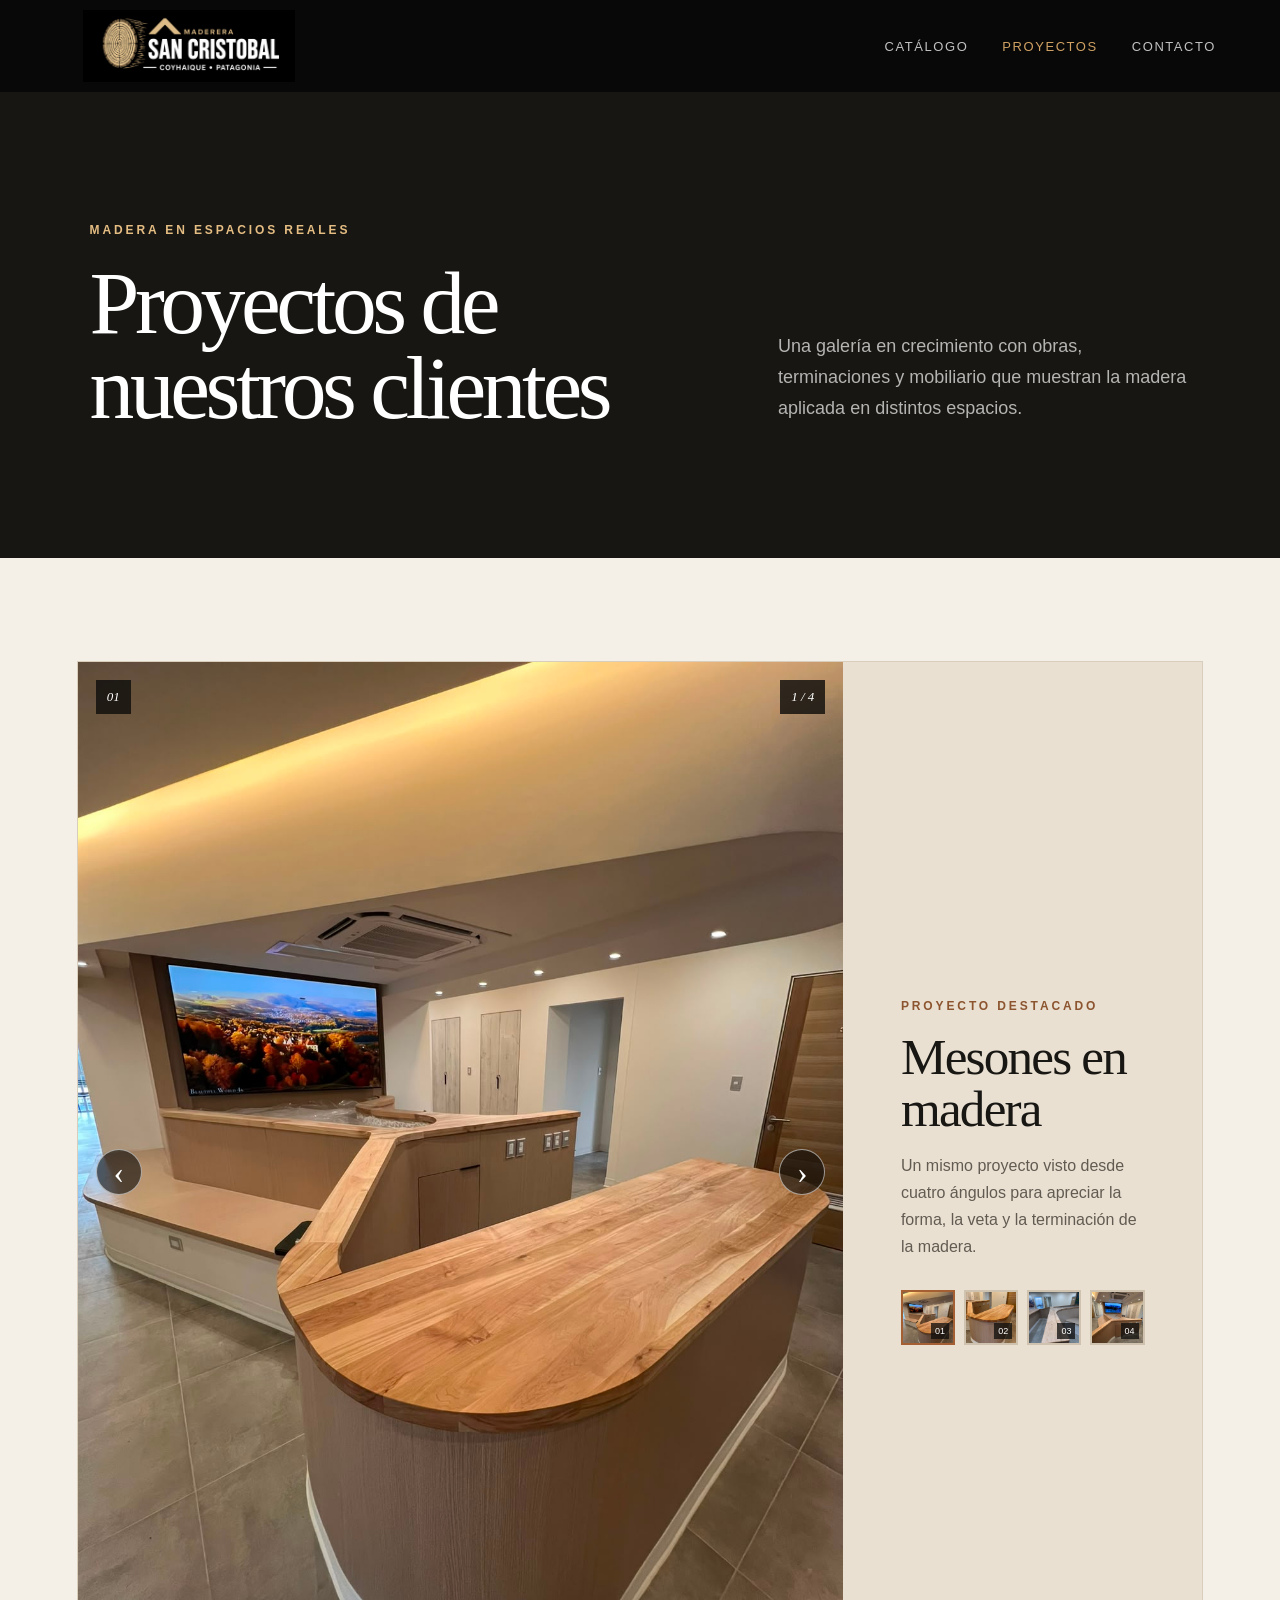
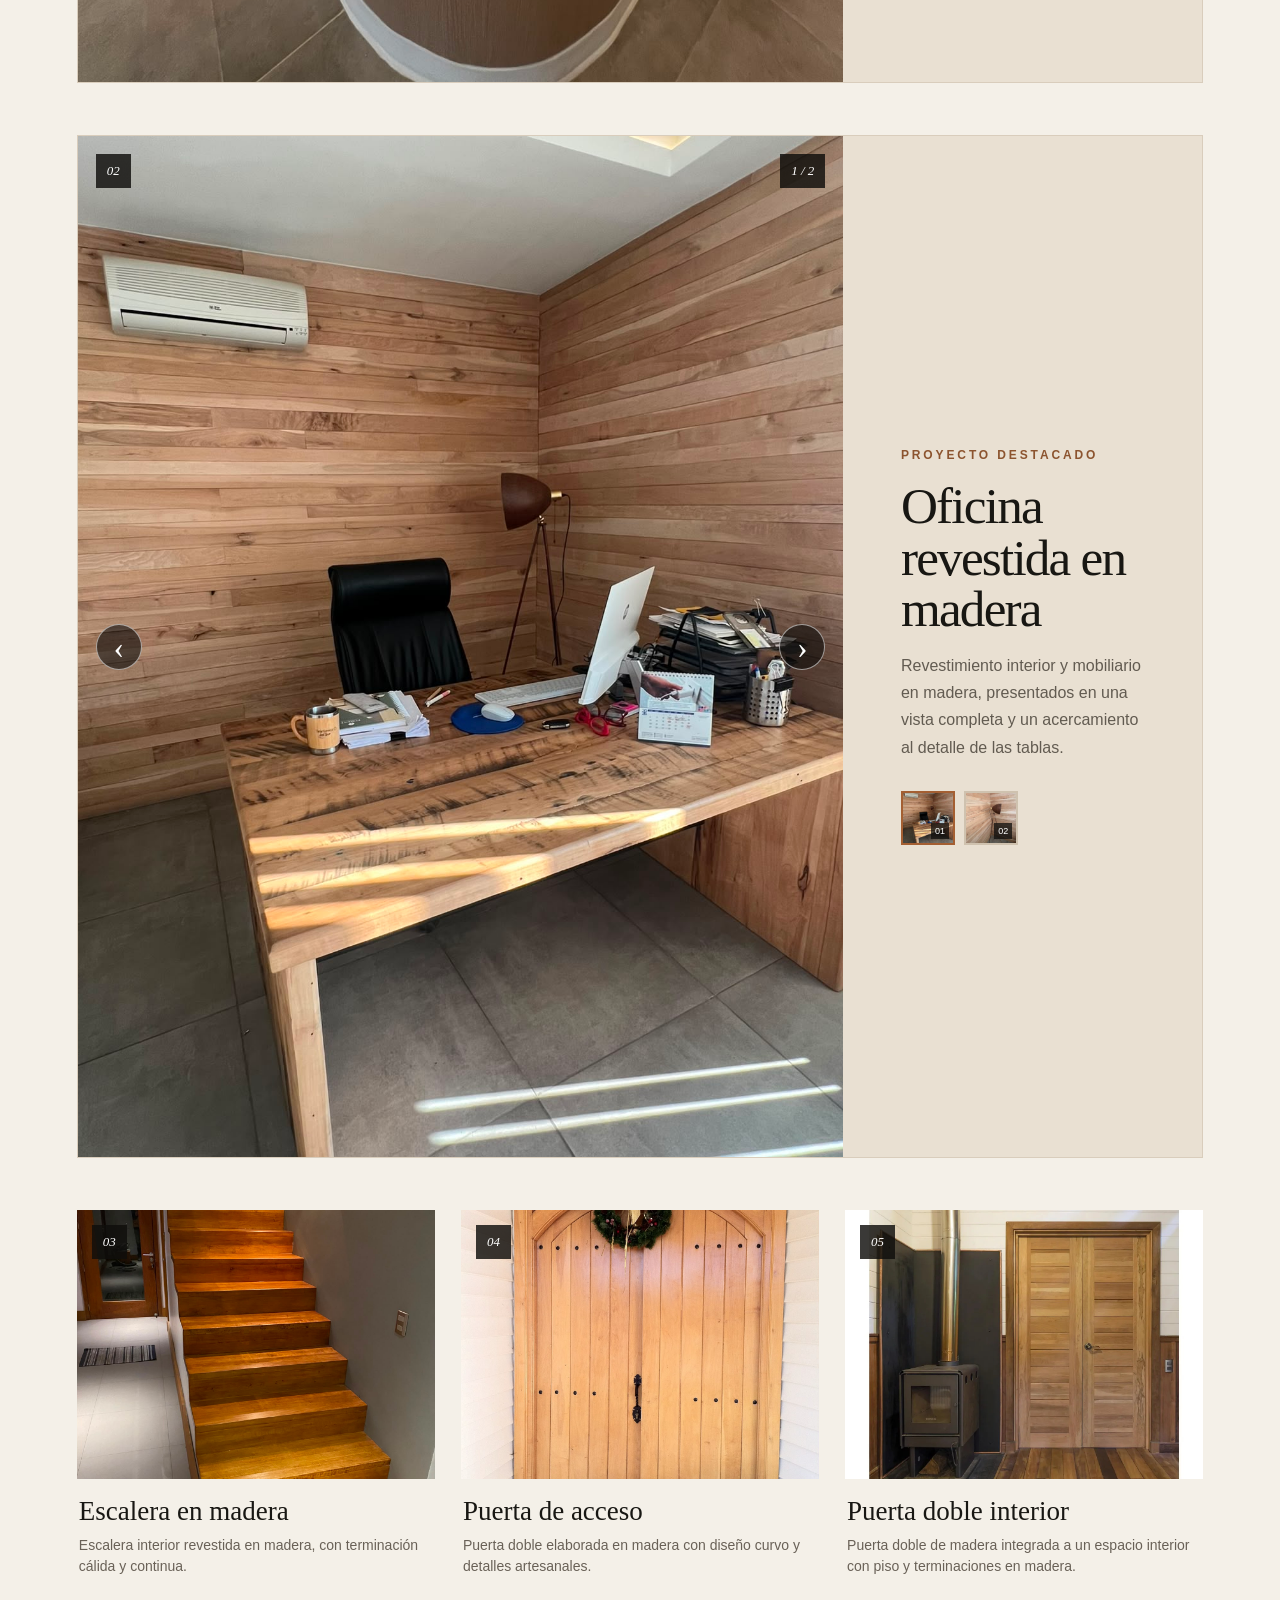
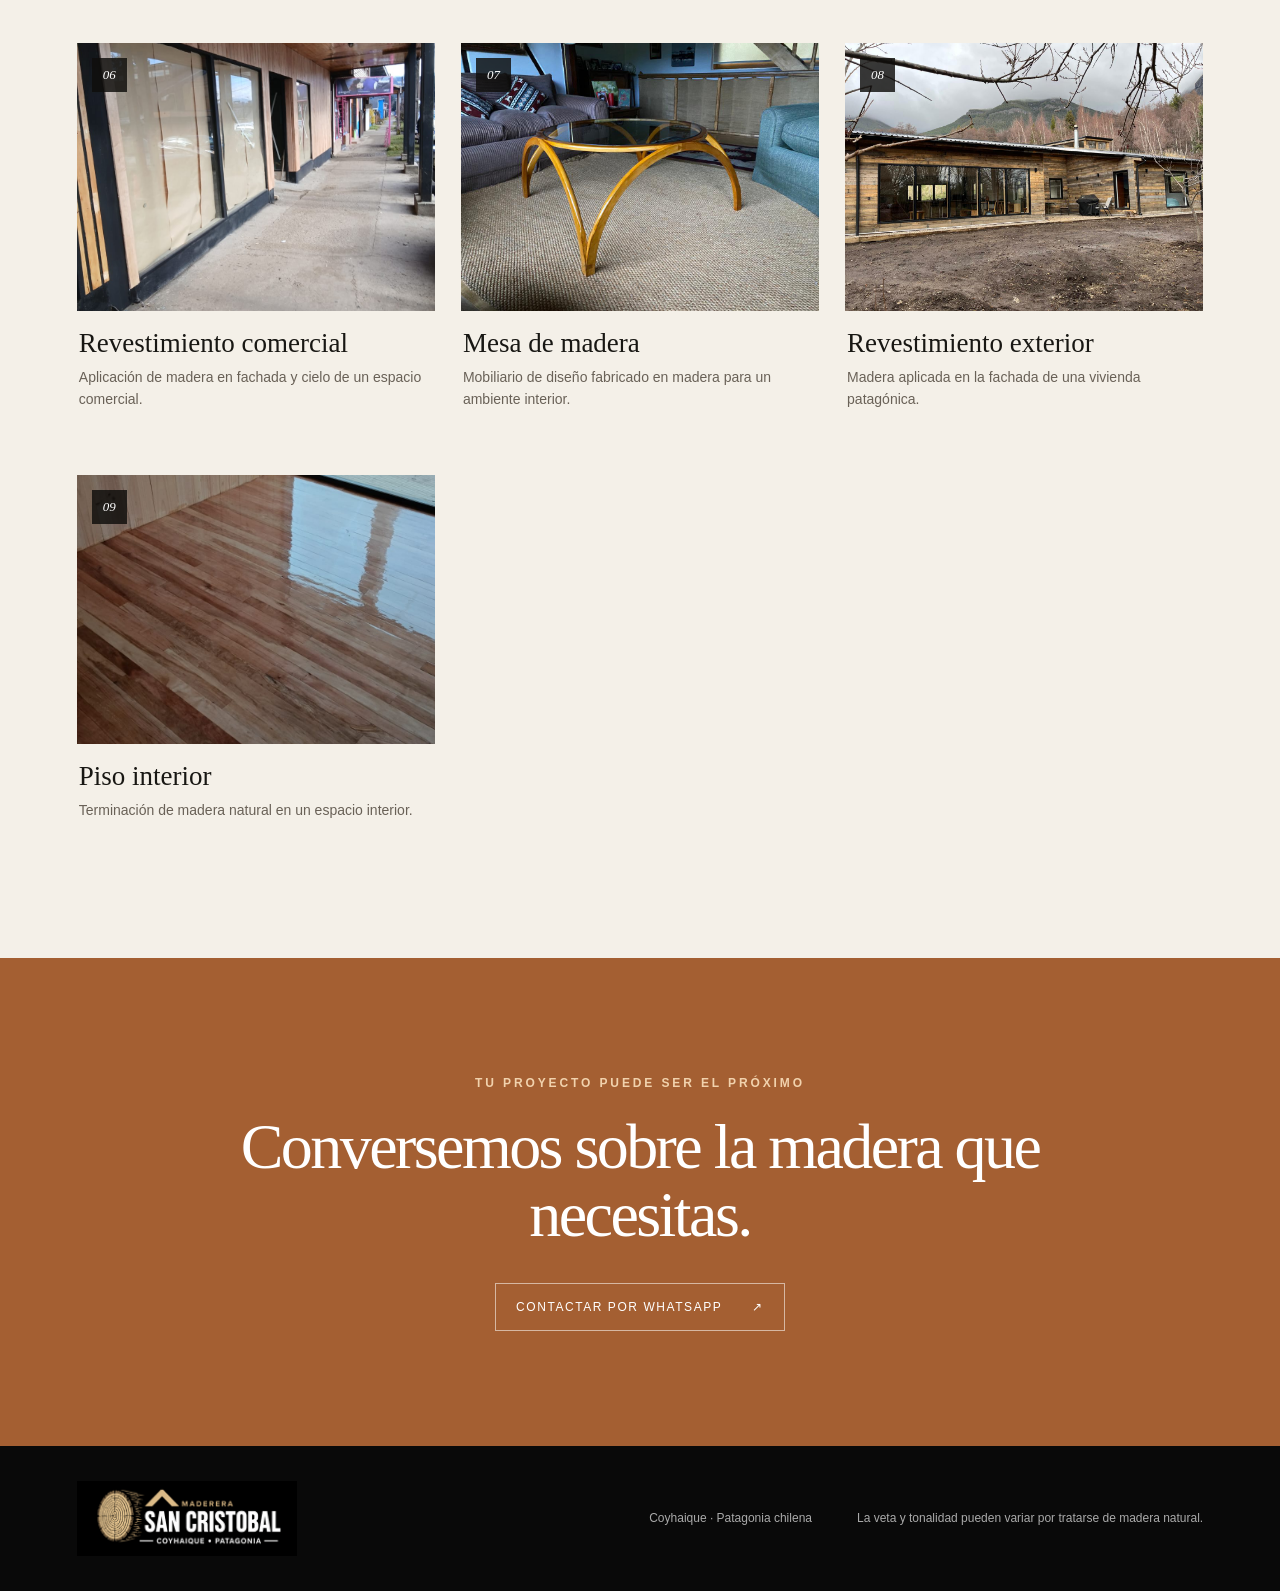
==== commit 497b90a6: "Mejora calidad del tercer ángulo de Mesones" ====
--- a/proyectos/index.html
+++ b/proyectos/index.html
@@ -1,2 +1,2 @@
-<!DOCTYPE html><html lang="es"><head><meta charSet="utf-8"/><meta name="viewport" content="width=device-width, initial-scale=1"/><link rel="preload" href="/logo.png" as="image"/><link rel="stylesheet" href="/_next/static/css/index.EhFBN5uI.css" data-rsc-css-href="/_next/static/css/index.EhFBN5uI.css" data-precedence="vite-rsc/importer-resources"/><link rel="modulepreload" fetchPriority="low" href="/_next/static/chunks/index-CRsjCmrA.js"/><script src="/_next/static/chunks/rolldown-runtime-C60lm6uB.js" type="module" async=""></script><script src="/_next/static/chunks/framework-BgSIrAUN.js" type="module" async=""></script><link rel="modulepreload" href="/_next/static/chunks/layout-segment-context-G0Abfj6t.js" crossorigin=""/><link rel="modulepreload" href="/_next/static/chunks/ProjectCarousel-CahKSJJ8.js" crossorigin=""/><link rel="modulepreload" href="/_next/static/chunks/ZoomableProjectImage-CD35CPMt.js" crossorigin=""/><title>Proyectos | Maderera San Cristóbal</title><meta name="description" content="Galería de proyectos realizados por clientes con madera de Maderera San Cristóbal."/><link rel="shortcut icon" href="/logo.png"/><link rel="icon" href="/logo.png"/><script>Object.assign(((self[Symbol.for("vinext.navigationRuntime")]??={bootstrap:{routeManifest:null},functions:{}}).bootstrap.rsc??={rsc:[]}),{params:{},nav:{"pathname":"/proyectos","searchParams":[]}})</script><link rel="modulepreload" href="/_next/static/chunks/index-CRsjCmrA.js" />
-</head><body><main><header class="topbar"><a class="brand" href="/" aria-label="Volver al inicio"><img src="/logo.png" alt="Maderera San Cristóbal"/></a><nav aria-label="Navegación principal"><a href="/#catalogo">Catálogo</a><a class="activeNav" href="/proyectos">Proyectos</a><a href="/#contacto">Contacto</a></nav></header><section class="projectHero"><div><span class="eyebrow">Madera en espacios reales</span><h1>Proyectos de<br/>nuestros clientes</h1></div><p>Una galería en crecimiento con obras, terminaciones y mobiliario que muestran la madera aplicada en distintos espacios.</p></section><section class="projectGallery" aria-label="Galería de proyectos"><article class="featuredProject"><div class="featuredProjectPhoto" aria-live="polite"><img src="/proyectos/mesones-interior/angulo-1.jpg" alt="Mesones en madera, ángulo 1 de 4"/><span class="featuredNumber">01</span><span class="featuredCounter">1<!-- --> / <!-- -->4</span><button class="carouselArrow previous" type="button" aria-label="Ver ángulo anterior">‹</button><button class="carouselArrow next" type="button" aria-label="Ver ángulo siguiente">›</button></div><div class="featuredProjectInfo"><span class="eyebrow dark">Proyecto destacado</span><h2>Mesones en madera</h2><p>Un mismo proyecto visto desde cuatro ángulos para apreciar la forma, la veta y la terminación de la madera.</p><div class="carouselThumbnails" aria-label="Elegir ángulo del proyecto"><button class="active" type="button" aria-label="Ver ángulo 1" aria-current="true"><img src="/proyectos/mesones-interior/angulo-1.jpg" alt="" loading="eager"/><span>01</span></button><button class="" type="button" aria-label="Ver ángulo 2"><img src="/proyectos/mesones-interior/angulo-2.jpg" alt="" loading="lazy"/><span>02</span></button><button class="" type="button" aria-label="Ver ángulo 3"><img src="/proyectos/mesones-interior/angulo-3-limpio.png" alt="" loading="lazy"/><span>03</span></button><button class="" type="button" aria-label="Ver ángulo 4"><img src="/proyectos/mesones-interior/angulo-4.jpg" alt="" loading="lazy"/><span>04</span></button></div></div></article><article class="featuredProject"><div class="featuredProjectPhoto" aria-live="polite"><img src="/proyectos/oficina-revestida/angulo-1.jpg" alt="Oficina revestida en madera, ángulo 1 de 2"/><span class="featuredNumber">02</span><span class="featuredCounter">1<!-- --> / <!-- -->2</span><button class="carouselArrow previous" type="button" aria-label="Ver ángulo anterior">‹</button><button class="carouselArrow next" type="button" aria-label="Ver ángulo siguiente">›</button></div><div class="featuredProjectInfo"><span class="eyebrow dark">Proyecto destacado</span><h2>Oficina revestida en madera</h2><p>Revestimiento interior y mobiliario en madera, presentados en una vista completa y un acercamiento al detalle de las tablas.</p><div class="carouselThumbnails" aria-label="Elegir ángulo del proyecto"><button class="active" type="button" aria-label="Ver ángulo 1" aria-current="true"><img src="/proyectos/oficina-revestida/angulo-1.jpg" alt="" loading="eager"/><span>01</span></button><button class="" type="button" aria-label="Ver ángulo 2"><img src="/proyectos/oficina-revestida/angulo-2.jpg" alt="" loading="lazy"/><span>02</span></button></div></div></article><article class="galleryCard vertical"><div class="galleryPhoto"><button class="projectImageButton" type="button" aria-label="Ampliar Escalera en madera"><img src="/proyectos/escalera-madera.jpg" alt="Escalera en madera" loading="eager"/><span class="galleryNumber">03</span><span class="zoomHint" aria-hidden="true">Ampliar ↗</span></button></div><div class="galleryCaption"><h2>Escalera en madera</h2><p>Escalera interior revestida en madera, con terminación cálida y continua.</p></div></article><article class="galleryCard vertical"><div class="galleryPhoto"><button class="projectImageButton" type="button" aria-label="Ampliar Puerta de acceso"><img src="/proyectos/puerta-madera.jpg" alt="Puerta de acceso" loading="eager"/><span class="galleryNumber">04</span><span class="zoomHint" aria-hidden="true">Ampliar ↗</span></button></div><div class="galleryCaption"><h2>Puerta de acceso</h2><p>Puerta doble elaborada en madera con diseño curvo y detalles artesanales.</p></div></article><article class="galleryCard vertical"><div class="galleryPhoto"><button class="projectImageButton" type="button" aria-label="Ampliar Puerta doble interior"><img src="/proyectos/puerta-doble-interior.jpg" alt="Puerta doble interior" loading="lazy"/><span class="galleryNumber">05</span><span class="zoomHint" aria-hidden="true">Ampliar ↗</span></button></div><div class="galleryCaption"><h2>Puerta doble interior</h2><p>Puerta doble de madera integrada a un espacio interior con piso y terminaciones en madera.</p></div></article><article class="galleryCard vertical"><div class="galleryPhoto"><button class="projectImageButton" type="button" aria-label="Ampliar Revestimiento comercial"><img src="/proyectos/revestimiento-local.jpg" alt="Revestimiento comercial" loading="lazy"/><span class="galleryNumber">06</span><span class="zoomHint" aria-hidden="true">Ampliar ↗</span></button></div><div class="galleryCaption"><h2>Revestimiento comercial</h2><p>Aplicación de madera en fachada y cielo de un espacio comercial.</p></div></article><article class="galleryCard horizontal"><div class="galleryPhoto"><button class="projectImageButton" type="button" aria-label="Ampliar Mesa de madera"><img src="/proyectos/mesa-madera.jpg" alt="Mesa de madera" loading="lazy"/><span class="galleryNumber">07</span><span class="zoomHint" aria-hidden="true">Ampliar ↗</span></button></div><div class="galleryCaption"><h2>Mesa de madera</h2><p>Mobiliario de diseño fabricado en madera para un ambiente interior.</p></div></article><article class="galleryCard horizontal"><div class="galleryPhoto"><button class="projectImageButton" type="button" aria-label="Ampliar Revestimiento exterior"><img src="/proyectos/revestimiento-exterior.jpg" alt="Revestimiento exterior" loading="lazy"/><span class="galleryNumber">08</span><span class="zoomHint" aria-hidden="true">Ampliar ↗</span></button></div><div class="galleryCaption"><h2>Revestimiento exterior</h2><p>Madera aplicada en la fachada de una vivienda patagónica.</p></div></article><article class="galleryCard vertical"><div class="galleryPhoto"><button class="projectImageButton" type="button" aria-label="Ampliar Piso interior"><img src="/proyectos/piso-interior.jpg" alt="Piso interior" loading="lazy"/><span class="galleryNumber">09</span><span class="zoomHint" aria-hidden="true">Ampliar ↗</span></button></div><div class="galleryCaption"><h2>Piso interior</h2><p>Terminación de madera natural en un espacio interior.</p></div></article></section><section class="projectContact"><span class="eyebrow">Tu proyecto puede ser el próximo</span><h2>Conversemos sobre la madera que necesitas.</h2><a href="https://wa.me/56988190536" target="_blank" rel="noreferrer">Contactar por WhatsApp <span>↗</span></a></section><footer><img src="/logo.png" alt="Maderera San Cristóbal"/><p>Coyhaique · Patagonia chilena</p><p>La veta y tonalidad pueden variar por tratarse de madera natural.</p></footer></main><script type="module" src="/_next/static/chunks/index-CRsjCmrA.js" id="_R_" async=""></script><script>((self[Symbol.for("vinext.navigationRuntime")]??={bootstrap:{routeManifest:null},functions:{}}).bootstrap.rsc??={rsc:[]}).rsc.push("2:I[\"665e12b0c064\",[],\"Children\",1]\n")</script><script>((self[Symbol.for("vinext.navigationRuntime")]??={bootstrap:{routeManifest:null},functions:{}}).bootstrap.rsc??={rsc:[]}).rsc.push("3:I[\"0c849aaf347d\",[],\"GlobalErrorBoundary\",1]\n")</script><script>((self[Symbol.for("vinext.navigationRuntime")]??={bootstrap:{routeManifest:null},functions:{}}).bootstrap.rsc??={rsc:[]}).rsc.push("4:I[\"becbbbeadc9b\",[],\"default\",1]\n")</script><script>((self[Symbol.for("vinext.navigationRuntime")]??={bootstrap:{routeManifest:null},functions:{}}).bootstrap.rsc??={rsc:[]}).rsc.push("5:I[\"0c849aaf347d\",[],\"ErrorBoundary\",1]\n")</script><script>((self[Symbol.for("vinext.navigationRuntime")]??={bootstrap:{routeManifest:null},functions:{}}).bootstrap.rsc??={rsc:[]}).rsc.push("6:I[\"757ae097eb41\",[],\"LayoutSegmentProvider\",1]\n")</script><script>((self[Symbol.for("vinext.navigationRuntime")]??={bootstrap:{routeManifest:null},functions:{}}).bootstrap.rsc??={rsc:[]}).rsc.push("7:I[\"665e12b0c064\",[],\"Slot\",1]\n")</script><script>((self[Symbol.for("vinext.navigationRuntime")]??={bootstrap:{routeManifest:null},functions:{}}).bootstrap.rsc??={rsc:[]}).rsc.push("8:I[\"a38a13628f7a\",[],\"AppRouterScrollTarget\",1]\n")</script><script>((self[Symbol.for("vinext.navigationRuntime")]??={bootstrap:{routeManifest:null},functions:{}}).bootstrap.rsc??={rsc:[]}).rsc.push("9:I[\"0c849aaf347d\",[],\"RedirectBoundary\",1]\n")</script><script>((self[Symbol.for("vinext.navigationRuntime")]??={bootstrap:{routeManifest:null},functions:{}}).bootstrap.rsc??={rsc:[]}).rsc.push(":HL[\"/_next/static/css/index.EhFBN5uI.css\",\"style\"     ]\n")</script><script>((self[Symbol.for("vinext.navigationRuntime")]??={bootstrap:{routeManifest:null},functions:{}}).bootstrap.rsc??={rsc:[]}).rsc.push("0:{\"__route\":\"route:/proyectos\",\"__interceptionContext\":null,\"__layoutIds\":[\"layout:/\"],\"__rootLayout\":\"/\",\"__sourcePage\":\"/proyectos/page\",\"page:/proyectos\":\"$L1\",\"layout:/\":[[[[\"$\",\"link\",\"css:/_next/static/css/index.EhFBN5uI.css\",{\"rel\":\"stylesheet\",\"precedence\":\"vite-rsc/importer-resources\",\"href\":\"/_next/static/css/index.EhFBN5uI.css\",\"data-rsc-css-href\":\"/_next/static/css/index.EhFBN5uI.css\"}],\"$undefined\"],[\"$\",\"html\",null,{\"lang\":\"es\",\"children\":[\"$\",\"body\",null,{\"children\":[\"$\",\"$L2\",null,{}]}]}]],null],\"route:/proyectos\":[[[\"$\",\"meta\",null,{\"charSet\":\"utf-8\"}],[[\"$\",\"title\",\"0\",{\"children\":\"Proyectos | Maderera San Cristóbal\"}],[\"$\",\"meta\",\"1\",{\"name\":\"description\",\"content\":\"Galería de proyectos realizados por clientes con madera de Maderera San Cristóbal.\"}],[\"$\",\"link\",\"2\",{\"rel\":\"shortcut icon\",\"href\":\"/logo.png\"}],[\"$\",\"link\",\"3\",{\"rel\":\"icon\",\"href\":\"/logo.png\"}]],[[\"$\",\"meta\",\"0\",{\"name\":\"viewport\",\"content\":\"width=device-width, initial-scale=1\"}]]],[\"$\",\"$L3\",null,{\"fallback\":\"$4\",\"children\":[\"$\",\"$L5\",null,{\"fallback\":\"$4\",\"children\":[\"$\",\"$L6\",null,{\"providerId\":\"layout:/\",\"segmentMap\":{\"children\":[\"proyectos\"]},\"children\":[\"$\",\"$L7\",null,{\"id\":\"layout:/\",\"parallelSlots\":\"$undefined\",\"children\":[\"$\",\"$L8\",null,{\"children\":[\"$\",\"$L9\",null,{\"children\":[[\"$\",\"$L6\",null,{\"providerId\":\"page:/proyectos\",\"segmentMap\":{\"children\":[\"__PAGE__\"]},\"children\":[\"$\",\"$L7\",null,{\"id\":\"page:/proyectos\"}]}],null]}]}]}]}]}]}],null,null],\"__layoutFlags\":{\"layout:/\":\"s\"},\"__artifactCompatibility\":{\"schemaVersion\":1,\"graphVersion\":\"app-route-graph:f13aeac704ee27e0\",\"deploymentVersion\":\"1c1c9ccc-637a-4a90-94d8-57e1b41d8530\",\"appElementsSchemaVersion\":1,\"rscPayloadSchemaVersion\":1,\"rootBoundaryId\":\"/\",\"renderEpoch\":null},\"__renderObservation\":{\"schemaVersion\":1,\"output\":{\"kind\":\"app-rsc\",\"mountedSlotsFingerprint\":null,\"renderEpoch\":null,\"rootBoundaryId\":\"/\",\"routeId\":\"route:/proyectos\"},\"completeness\":\"partial\",\"boundaryOutcome\":{\"kind\":\"unknown\"},\"requestApis\":[{\"kind\":\"connection\",\"status\":\"unknown\"},{\"kind\":\"cookies\",\"status\":\"unknown\"},{\"kind\":\"draftMode\",\"status\":\"unknown\"},{\"kind\":\"headers\",\"status\":\"unknown\"},{\"kind\":\"params\",\"status\":\"unknown\"},{\"kind\":\"searchParams\",\"status\":\"unknown\"}],\"dynamicFetches\":[],\"cacheTags\":[\"/proyectos\",\"_N_T_/layout\",\"_N_T_/proyectos\",\"_N_T_/proyectos/layout\",\"_N_T_/proyectos/page\"],\"pathTags\":[\"/proyectos\"],\"cacheability\":\"unknown\",\"downgrade\":{\"target\":\"freshRender\",\"reasons\":[{\"code\":\"CP_DOWNGRADE_CACHEABILITY_UNKNOWN\",\"target\":\"freshRender\"},{\"code\":\"CP_DOWNGRADE_INCOMPLETE_OBSERVATION\",\"completeness\":\"partial\",\"target\":\"freshRender\"},{\"code\":\"CP_DOWNGRADE_UNKNOWN_REQUEST_API\",\"requestApi\":\"connection\",\"target\":\"freshRender\"},{\"code\":\"CP_DOWNGRADE_UNKNOWN_REQUEST_API\",\"requestApi\":\"cookies\",\"target\":\"freshRender\"},{\"code\":\"CP_DOWNGRADE_UNKNOWN_REQUEST_API\",\"requestApi\":\"draftMode\",\"target\":\"freshRender\"},{\"code\":\"CP_DOWNGRADE_UNKNOWN_REQUEST_API\",\"requestApi\":\"headers\",\"target\":\"freshRender\"},{\"code\":\"CP_DOWNGRADE_UNKNOWN_REQUEST_API\",\"requestApi\":\"params\",\"target\":\"freshRender\"},{\"code\":\"CP_DOWNGRADE_UNKNOWN_REQUEST_API\",\"requestApi\":\"searchParams\",\"target\":\"freshRender\"}],\"fallback\":{\"kind\":\"breakerFallback\",\"code\":\"CP_PRIVATE_DYNAMIC_DOWNGRADE\",\"mode\":\"renderFresh\",\"scope\":\"affectedOutput\",\"fields\":{\"reasonCodes\":[\"CP_DOWNGRADE_CACHEABILITY_UNKNOWN\",\"CP_DOWNGRADE_INCOMPLETE_OBSERVATION\",\"CP_DOWNGRADE_UNKNOWN_REQUEST_API\",\"CP_DOWNGRADE_UNKNOWN_REQUEST_API\",\"CP_DOWNGRADE_UNKNOWN_REQUEST_API\",\"CP_DOWNGRADE_UNKNOWN_REQUEST_API\",\"CP_DOWNGRADE_UNKNOWN_REQUEST_API\",\"CP_DOWNGRADE_UNKNOWN_REQUEST_API\"],\"target\":\"freshRender\"}},\"isPublicCacheCandidate\":false}}}\n")</script><script>((self[Symbol.for("vinext.navigationRuntime")]??={bootstrap:{routeManifest:null},functions:{}}).bootstrap.rsc??={rsc:[]}).rsc.push("a:I[\"082f5d9729ce\",[],\"default\",1]\n")</script><script>((self[Symbol.for("vinext.navigationRuntime")]??={bootstrap:{routeManifest:null},functions:{}}).bootstrap.rsc??={rsc:[]}).rsc.push("b:I[\"fef1a1feaa93\",[],\"default\",1]\n")</script><script>((self[Symbol.for("vinext.navigationRuntime")]??={bootstrap:{routeManifest:null},functions:{}}).bootstrap.rsc??={rsc:[]}).rsc.push(":HL[\"/logo.png\",\"image\"]\n")</script><script>((self[Symbol.for("vinext.navigationRuntime")]??={bootstrap:{routeManifest:null},functions:{}}).bootstrap.rsc??={rsc:[]}).rsc.push("1:[\"$\",\"main\",null,{\"children\":[[\"$\",\"header\",null,{\"className\":\"topbar\",\"children\":[[\"$\",\"a\",null,{\"className\":\"brand\",\"href\":\"/\",\"aria-label\":\"Volver al inicio\",\"children\":[\"$\",\"img\",null,{\"src\":\"/logo.png\",\"alt\":\"Maderera San Cristóbal\"}]}],[\"$\",\"nav\",null,{\"aria-label\":\"Navegación principal\",\"children\":[[\"$\",\"a\",null,{\"href\":\"/#catalogo\",\"children\":\"Catálogo\"}],[\"$\",\"a\",null,{\"className\":\"activeNav\",\"href\":\"/proyectos\",\"children\":\"Proyectos\"}],[\"$\",\"a\",null,{\"href\":\"/#contacto\",\"children\":\"Contacto\"}]]}]]}],[\"$\",\"section\",null,{\"className\":\"projectHero\",\"children\":[[\"$\",\"div\",null,{\"children\":[[\"$\",\"span\",null,{\"className\":\"eyebrow\",\"children\":\"Madera en espacios reales\"}],[\"$\",\"h1\",null,{\"children\":[\"Proyectos de\",[\"$\",\"br\",null,{}],\"nuestros clientes\"]}]]}],[\"$\",\"p\",null,{\"children\":\"Una galería en crecimiento con obras, terminaciones y mobiliario que muestran la madera aplicada en distintos espacios.\"}]]}],[\"$\",\"section\",null,{\"className\":\"projectGallery\",\"aria-label\":\"Galería de proyectos\",\"children\":[[\"$\",\"$La\",null,{\"numero\":\"01\",\"titulo\":\"Mesones en madera\",\"descripcion\":\"Un mismo proyecto visto desde cuatro ángulos para apreciar la forma, la veta y la terminación de la madera.\",\"imagenes\":[\"/proyectos/mesones-interior/angulo-1.jpg\",\"/proyectos/mesones-interior/angulo-2.jpg\",\"/proyectos/mesones-interior/angulo-3-limpio.png\",\"/proyectos/mesones-interior/angulo-4.jpg\"]}],[\"$\",\"$La\",null,{\"numero\":\"02\",\"titulo\":\"Oficina revestida en madera\",\"descripcion\":\"Revestimiento interior y mobiliario en madera, presentados en una vista completa y un acercamiento al detalle de las tablas.\",\"imagenes\":[\"/proyectos/oficina-revestida/angulo-1.jpg\",\"/proyectos/oficina-revestida/angulo-2.jpg\"]}],[[\"$\",\"article\",\"Escalera en madera\",{\"className\":\"galleryCard vertical\",\"children\":[[\"$\",\"div\",null,{\"className\":\"galleryPhoto\",\"children\":[\"$\",\"$Lb\",null,{\"src\":\"/proyectos/escalera-madera.jpg\",\"alt\":\"Escalera en madera\",\"numero\":\"03\",\"loading\":\"eager\"}]}],[\"$\",\"div\",null,{\"className\":\"galleryCaption\",\"children\":[[\"$\",\"h2\",null,{\"children\":\"Escalera en madera\"}],[\"$\",\"p\",null,{\"children\":\"Escalera interior revestida en madera, con terminación cálida y continua.\"}]]}]]}],[\"$\",\"article\",\"Puerta de acceso\",{\"className\":\"galleryCard vertical\",\"children\":[[\"$\",\"div\",null,{\"className\":\"galleryPhoto\",\"children\":[\"$\",\"$Lb\",null,{\"src\":\"/proyectos/puerta-madera.jpg\",\"alt\":\"Puerta de acceso\",\"numero\":\"04\",\"loading\":\"eager\"}]}],[\"$\",\"div\",null,{\"className\":\"galleryCaption\",\"children\":[[\"$\",\"h2\",null,{\"children\":\"Puerta de acceso\"}],[\"$\",\"p\",null,{\"children\":\"Puerta doble elaborada en madera con diseño curvo y detalles artesanales.\"}]]}]]}],[\"$\",\"article\",\"Puerta doble interior\",{\"className\":\"galleryCard vertical\",\"children\":[[\"$\",\"div\",null,{\"className\":\"galleryPhoto\",\"children\":[\"$\",\"$Lb\",null,{\"src\":\"/proyectos/puerta-doble-interior.jpg\",\"alt\":\"Puerta doble interior\",\"numero\":\"05\",\"loading\":\"lazy\"}]}],[\"$\",\"div\",null,{\"className\":\"galleryCaption\",\"children\":[[\"$\",\"h2\",null,{\"children\":\"Puerta doble interior\"}],[\"$\",\"p\",null,{\"children\":\"Puerta doble de madera integrada a un espacio interior con piso y terminaciones en madera.\"}]]}]]}],[\"$\",\"article\",\"Revestimiento comercial\",{\"className\":\"galleryCard vertical\",\"children\":[[\"$\",\"div\",null,{\"className\":\"galleryPhoto\",\"children\":[\"$\",\"$Lb\",null,{\"src\":\"/proyectos/revestimiento-local.jpg\",\"alt\":\"Revestimiento comercial\",\"numero\":\"06\",\"loading\":\"lazy\"}]}],[\"$\",\"div\",null,{\"className\":\"galleryCaption\",\"children\":[[\"$\",\"h2\",null,{\"children\":\"Revestimiento comercial\"}],[\"$\",\"p\",null,{\"children\":\"Aplicación de madera en fachada y cielo de un espacio comercial.\"}]]}]]}],[\"$\",\"article\",\"Mesa de madera\",{\"className\":\"galleryCard horizontal\",\"children\":[[\"$\",\"div\",null,{\"className\":\"galleryPhoto\",\"children\":[\"$\",\"$Lb\",null,{\"src\":\"/proyectos/mesa-madera.jpg\",\"alt\":\"Mesa de madera\",\"numero\":\"07\",\"loading\":\"lazy\"}]}],[\"$\",\"div\",null,{\"className\":\"galleryCaption\",\"children\":[[\"$\",\"h2\",null,{\"children\":\"Mesa de madera\"}],[\"$\",\"p\",null,{\"children\":\"Mobiliario de diseño fabricado en madera para un ambiente interior.\"}]]}]]}],[\"$\",\"article\",\"Revestimiento exterior\",{\"className\":\"galleryCard horizontal\",\"children\":[[\"$\",\"div\",null,{\"className\":\"galleryPhoto\",\"children\":[\"$\",\"$Lb\",null,{\"src\":\"/proyectos/revestimiento-exterior.jpg\",\"alt\":\"Revestimiento exterior\",\"numero\":\"08\",\"loading\":\"lazy\"}]}],\"$Lc\"]}],\"$Ld\"]]}],\"$Le\",\"$Lf\"]}]\n")</script><script>((self[Symbol.for("vinext.navigationRuntime")]??={bootstrap:{routeManifest:null},functions:{}}).bootstrap.rsc??={rsc:[]}).rsc.push("c:[\"$\",\"div\",null,{\"className\":\"galleryCaption\",\"children\":[[\"$\",\"h2\",null,{\"children\":\"Revestimiento exterior\"}],[\"$\",\"p\",null,{\"children\":\"Madera aplicada en la fachada de una vivienda patagónica.\"}]]}]\n")</script><script>((self[Symbol.for("vinext.navigationRuntime")]??={bootstrap:{routeManifest:null},functions:{}}).bootstrap.rsc??={rsc:[]}).rsc.push("d:[\"$\",\"article\",\"Piso interior\",{\"className\":\"galleryCard vertical\",\"children\":[[\"$\",\"div\",null,{\"className\":\"galleryPhoto\",\"children\":[\"$\",\"$Lb\",null,{\"src\":\"/proyectos/piso-interior.jpg\",\"alt\":\"Piso interior\",\"numero\":\"09\",\"loading\":\"lazy\"}]}],[\"$\",\"div\",null,{\"className\":\"galleryCaption\",\"children\":[[\"$\",\"h2\",null,{\"children\":\"Piso interior\"}],[\"$\",\"p\",null,{\"children\":\"Terminación de madera natural en un espacio interior.\"}]]}]]}]\n")</script><script>((self[Symbol.for("vinext.navigationRuntime")]??={bootstrap:{routeManifest:null},functions:{}}).bootstrap.rsc??={rsc:[]}).rsc.push("e:[\"$\",\"section\",null,{\"className\":\"projectContact\",\"children\":[[\"$\",\"span\",null,{\"className\":\"eyebrow\",\"children\":\"Tu proyecto puede ser el próximo\"}],[\"$\",\"h2\",null,{\"children\":\"Conversemos sobre la madera que necesitas.\"}],[\"$\",\"a\",null,{\"href\":\"https://wa.me/56988190536\",\"target\":\"_blank\",\"rel\":\"noreferrer\",\"children\":[\"Contactar por WhatsApp \",[\"$\",\"span\",null,{\"children\":\"↗\"}]]}]]}]\n")</script><script>((self[Symbol.for("vinext.navigationRuntime")]??={bootstrap:{routeManifest:null},functions:{}}).bootstrap.rsc??={rsc:[]}).rsc.push("f:[\"$\",\"footer\",null,{\"children\":[[\"$\",\"img\",null,{\"src\":\"/logo.png\",\"alt\":\"Maderera San Cristóbal\"}],[\"$\",\"p\",null,{\"children\":\"Coyhaique · Patagonia chilena\"}],[\"$\",\"p\",null,{\"children\":\"La veta y tonalidad pueden variar por tratarse de madera natural.\"}]]}]\n")</script><script>Object.assign(((self[Symbol.for("vinext.navigationRuntime")]??={bootstrap:{routeManifest:null},functions:{}}).bootstrap.rsc??={rsc:[]}),{"initialCacheKind":"static"});((self[Symbol.for("vinext.navigationRuntime")]??={bootstrap:{routeManifest:null},functions:{}}).bootstrap.rsc??={rsc:[]}).done=true</script></body></html>+<!DOCTYPE html><html lang="es"><head><meta charSet="utf-8"/><meta name="viewport" content="width=device-width, initial-scale=1"/><link rel="preload" href="/logo.png" as="image"/><link rel="stylesheet" href="/_next/static/css/index.EhFBN5uI.css" data-rsc-css-href="/_next/static/css/index.EhFBN5uI.css" data-precedence="vite-rsc/importer-resources"/><link rel="modulepreload" fetchPriority="low" href="/_next/static/chunks/index-BI3bS4xd.js"/><script src="/_next/static/chunks/rolldown-runtime-C60lm6uB.js" type="module" async=""></script><script src="/_next/static/chunks/framework-BgSIrAUN.js" type="module" async=""></script><link rel="modulepreload" href="/_next/static/chunks/layout-segment-context-D97CBe3U.js" crossorigin=""/><link rel="modulepreload" href="/_next/static/chunks/ProjectCarousel-CahKSJJ8.js" crossorigin=""/><link rel="modulepreload" href="/_next/static/chunks/ZoomableProjectImage-CD35CPMt.js" crossorigin=""/><title>Proyectos | Maderera San Cristóbal</title><meta name="description" content="Galería de proyectos realizados por clientes con madera de Maderera San Cristóbal."/><link rel="shortcut icon" href="/logo.png"/><link rel="icon" href="/logo.png"/><script>Object.assign(((self[Symbol.for("vinext.navigationRuntime")]??={bootstrap:{routeManifest:null},functions:{}}).bootstrap.rsc??={rsc:[]}),{params:{},nav:{"pathname":"/proyectos","searchParams":[]}})</script><link rel="modulepreload" href="/_next/static/chunks/index-BI3bS4xd.js" />
+</head><body><main><header class="topbar"><a class="brand" href="/" aria-label="Volver al inicio"><img src="/logo.png" alt="Maderera San Cristóbal"/></a><nav aria-label="Navegación principal"><a href="/#catalogo">Catálogo</a><a class="activeNav" href="/proyectos">Proyectos</a><a href="/#contacto">Contacto</a></nav></header><section class="projectHero"><div><span class="eyebrow">Madera en espacios reales</span><h1>Proyectos de<br/>nuestros clientes</h1></div><p>Una galería en crecimiento con obras, terminaciones y mobiliario que muestran la madera aplicada en distintos espacios.</p></section><section class="projectGallery" aria-label="Galería de proyectos"><article class="featuredProject"><div class="featuredProjectPhoto" aria-live="polite"><img src="/proyectos/mesones-interior/angulo-1.jpg" alt="Mesones en madera, ángulo 1 de 4"/><span class="featuredNumber">01</span><span class="featuredCounter">1<!-- --> / <!-- -->4</span><button class="carouselArrow previous" type="button" aria-label="Ver ángulo anterior">‹</button><button class="carouselArrow next" type="button" aria-label="Ver ángulo siguiente">›</button></div><div class="featuredProjectInfo"><span class="eyebrow dark">Proyecto destacado</span><h2>Mesones en madera</h2><p>Un mismo proyecto visto desde cuatro ángulos para apreciar la forma, la veta y la terminación de la madera.</p><div class="carouselThumbnails" aria-label="Elegir ángulo del proyecto"><button class="active" type="button" aria-label="Ver ángulo 1" aria-current="true"><img src="/proyectos/mesones-interior/angulo-1.jpg" alt="" loading="eager"/><span>01</span></button><button class="" type="button" aria-label="Ver ángulo 2"><img src="/proyectos/mesones-interior/angulo-2.jpg" alt="" loading="lazy"/><span>02</span></button><button class="" type="button" aria-label="Ver ángulo 3"><img src="/proyectos/mesones-interior/angulo-3-limpio.webp" alt="" loading="lazy"/><span>03</span></button><button class="" type="button" aria-label="Ver ángulo 4"><img src="/proyectos/mesones-interior/angulo-4.jpg" alt="" loading="lazy"/><span>04</span></button></div></div></article><article class="featuredProject"><div class="featuredProjectPhoto" aria-live="polite"><img src="/proyectos/oficina-revestida/angulo-1.jpg" alt="Oficina revestida en madera, ángulo 1 de 2"/><span class="featuredNumber">02</span><span class="featuredCounter">1<!-- --> / <!-- -->2</span><button class="carouselArrow previous" type="button" aria-label="Ver ángulo anterior">‹</button><button class="carouselArrow next" type="button" aria-label="Ver ángulo siguiente">›</button></div><div class="featuredProjectInfo"><span class="eyebrow dark">Proyecto destacado</span><h2>Oficina revestida en madera</h2><p>Revestimiento interior y mobiliario en madera, presentados en una vista completa y un acercamiento al detalle de las tablas.</p><div class="carouselThumbnails" aria-label="Elegir ángulo del proyecto"><button class="active" type="button" aria-label="Ver ángulo 1" aria-current="true"><img src="/proyectos/oficina-revestida/angulo-1.jpg" alt="" loading="eager"/><span>01</span></button><button class="" type="button" aria-label="Ver ángulo 2"><img src="/proyectos/oficina-revestida/angulo-2.jpg" alt="" loading="lazy"/><span>02</span></button></div></div></article><article class="galleryCard vertical"><div class="galleryPhoto"><button class="projectImageButton" type="button" aria-label="Ampliar Escalera en madera"><img src="/proyectos/escalera-madera.jpg" alt="Escalera en madera" loading="eager"/><span class="galleryNumber">03</span><span class="zoomHint" aria-hidden="true">Ampliar ↗</span></button></div><div class="galleryCaption"><h2>Escalera en madera</h2><p>Escalera interior revestida en madera, con terminación cálida y continua.</p></div></article><article class="galleryCard vertical"><div class="galleryPhoto"><button class="projectImageButton" type="button" aria-label="Ampliar Puerta de acceso"><img src="/proyectos/puerta-madera.jpg" alt="Puerta de acceso" loading="eager"/><span class="galleryNumber">04</span><span class="zoomHint" aria-hidden="true">Ampliar ↗</span></button></div><div class="galleryCaption"><h2>Puerta de acceso</h2><p>Puerta doble elaborada en madera con diseño curvo y detalles artesanales.</p></div></article><article class="galleryCard vertical"><div class="galleryPhoto"><button class="projectImageButton" type="button" aria-label="Ampliar Puerta doble interior"><img src="/proyectos/puerta-doble-interior.jpg" alt="Puerta doble interior" loading="lazy"/><span class="galleryNumber">05</span><span class="zoomHint" aria-hidden="true">Ampliar ↗</span></button></div><div class="galleryCaption"><h2>Puerta doble interior</h2><p>Puerta doble de madera integrada a un espacio interior con piso y terminaciones en madera.</p></div></article><article class="galleryCard vertical"><div class="galleryPhoto"><button class="projectImageButton" type="button" aria-label="Ampliar Revestimiento comercial"><img src="/proyectos/revestimiento-local.jpg" alt="Revestimiento comercial" loading="lazy"/><span class="galleryNumber">06</span><span class="zoomHint" aria-hidden="true">Ampliar ↗</span></button></div><div class="galleryCaption"><h2>Revestimiento comercial</h2><p>Aplicación de madera en fachada y cielo de un espacio comercial.</p></div></article><article class="galleryCard horizontal"><div class="galleryPhoto"><button class="projectImageButton" type="button" aria-label="Ampliar Mesa de madera"><img src="/proyectos/mesa-madera.jpg" alt="Mesa de madera" loading="lazy"/><span class="galleryNumber">07</span><span class="zoomHint" aria-hidden="true">Ampliar ↗</span></button></div><div class="galleryCaption"><h2>Mesa de madera</h2><p>Mobiliario de diseño fabricado en madera para un ambiente interior.</p></div></article><article class="galleryCard horizontal"><div class="galleryPhoto"><button class="projectImageButton" type="button" aria-label="Ampliar Revestimiento exterior"><img src="/proyectos/revestimiento-exterior.jpg" alt="Revestimiento exterior" loading="lazy"/><span class="galleryNumber">08</span><span class="zoomHint" aria-hidden="true">Ampliar ↗</span></button></div><div class="galleryCaption"><h2>Revestimiento exterior</h2><p>Madera aplicada en la fachada de una vivienda patagónica.</p></div></article><article class="galleryCard vertical"><div class="galleryPhoto"><button class="projectImageButton" type="button" aria-label="Ampliar Piso interior"><img src="/proyectos/piso-interior.jpg" alt="Piso interior" loading="lazy"/><span class="galleryNumber">09</span><span class="zoomHint" aria-hidden="true">Ampliar ↗</span></button></div><div class="galleryCaption"><h2>Piso interior</h2><p>Terminación de madera natural en un espacio interior.</p></div></article></section><section class="projectContact"><span class="eyebrow">Tu proyecto puede ser el próximo</span><h2>Conversemos sobre la madera que necesitas.</h2><a href="https://wa.me/56988190536" target="_blank" rel="noreferrer">Contactar por WhatsApp <span>↗</span></a></section><footer><img src="/logo.png" alt="Maderera San Cristóbal"/><p>Coyhaique · Patagonia chilena</p><p>La veta y tonalidad pueden variar por tratarse de madera natural.</p></footer></main><script type="module" src="/_next/static/chunks/index-BI3bS4xd.js" id="_R_" async=""></script><script>((self[Symbol.for("vinext.navigationRuntime")]??={bootstrap:{routeManifest:null},functions:{}}).bootstrap.rsc??={rsc:[]}).rsc.push("2:I[\"665e12b0c064\",[],\"Children\",1]\n")</script><script>((self[Symbol.for("vinext.navigationRuntime")]??={bootstrap:{routeManifest:null},functions:{}}).bootstrap.rsc??={rsc:[]}).rsc.push("3:I[\"0c849aaf347d\",[],\"GlobalErrorBoundary\",1]\n")</script><script>((self[Symbol.for("vinext.navigationRuntime")]??={bootstrap:{routeManifest:null},functions:{}}).bootstrap.rsc??={rsc:[]}).rsc.push("4:I[\"becbbbeadc9b\",[],\"default\",1]\n")</script><script>((self[Symbol.for("vinext.navigationRuntime")]??={bootstrap:{routeManifest:null},functions:{}}).bootstrap.rsc??={rsc:[]}).rsc.push("5:I[\"0c849aaf347d\",[],\"ErrorBoundary\",1]\n")</script><script>((self[Symbol.for("vinext.navigationRuntime")]??={bootstrap:{routeManifest:null},functions:{}}).bootstrap.rsc??={rsc:[]}).rsc.push("6:I[\"757ae097eb41\",[],\"LayoutSegmentProvider\",1]\n")</script><script>((self[Symbol.for("vinext.navigationRuntime")]??={bootstrap:{routeManifest:null},functions:{}}).bootstrap.rsc??={rsc:[]}).rsc.push("7:I[\"665e12b0c064\",[],\"Slot\",1]\n")</script><script>((self[Symbol.for("vinext.navigationRuntime")]??={bootstrap:{routeManifest:null},functions:{}}).bootstrap.rsc??={rsc:[]}).rsc.push("8:I[\"a38a13628f7a\",[],\"AppRouterScrollTarget\",1]\n")</script><script>((self[Symbol.for("vinext.navigationRuntime")]??={bootstrap:{routeManifest:null},functions:{}}).bootstrap.rsc??={rsc:[]}).rsc.push("9:I[\"0c849aaf347d\",[],\"RedirectBoundary\",1]\n")</script><script>((self[Symbol.for("vinext.navigationRuntime")]??={bootstrap:{routeManifest:null},functions:{}}).bootstrap.rsc??={rsc:[]}).rsc.push(":HL[\"/_next/static/css/index.EhFBN5uI.css\",\"style\"     ]\n")</script><script>((self[Symbol.for("vinext.navigationRuntime")]??={bootstrap:{routeManifest:null},functions:{}}).bootstrap.rsc??={rsc:[]}).rsc.push("0:{\"__route\":\"route:/proyectos\",\"__interceptionContext\":null,\"__layoutIds\":[\"layout:/\"],\"__rootLayout\":\"/\",\"__sourcePage\":\"/proyectos/page\",\"page:/proyectos\":\"$L1\",\"layout:/\":[[[[\"$\",\"link\",\"css:/_next/static/css/index.EhFBN5uI.css\",{\"rel\":\"stylesheet\",\"precedence\":\"vite-rsc/importer-resources\",\"href\":\"/_next/static/css/index.EhFBN5uI.css\",\"data-rsc-css-href\":\"/_next/static/css/index.EhFBN5uI.css\"}],\"$undefined\"],[\"$\",\"html\",null,{\"lang\":\"es\",\"children\":[\"$\",\"body\",null,{\"children\":[\"$\",\"$L2\",null,{}]}]}]],null],\"route:/proyectos\":[[[\"$\",\"meta\",null,{\"charSet\":\"utf-8\"}],[[\"$\",\"title\",\"0\",{\"children\":\"Proyectos | Maderera San Cristóbal\"}],[\"$\",\"meta\",\"1\",{\"name\":\"description\",\"content\":\"Galería de proyectos realizados por clientes con madera de Maderera San Cristóbal.\"}],[\"$\",\"link\",\"2\",{\"rel\":\"shortcut icon\",\"href\":\"/logo.png\"}],[\"$\",\"link\",\"3\",{\"rel\":\"icon\",\"href\":\"/logo.png\"}]],[[\"$\",\"meta\",\"0\",{\"name\":\"viewport\",\"content\":\"width=device-width, initial-scale=1\"}]]],[\"$\",\"$L3\",null,{\"fallback\":\"$4\",\"children\":[\"$\",\"$L5\",null,{\"fallback\":\"$4\",\"children\":[\"$\",\"$L6\",null,{\"providerId\":\"layout:/\",\"segmentMap\":{\"children\":[\"proyectos\"]},\"children\":[\"$\",\"$L7\",null,{\"id\":\"layout:/\",\"parallelSlots\":\"$undefined\",\"children\":[\"$\",\"$L8\",null,{\"children\":[\"$\",\"$L9\",null,{\"children\":[[\"$\",\"$L6\",null,{\"providerId\":\"page:/proyectos\",\"segmentMap\":{\"children\":[\"__PAGE__\"]},\"children\":[\"$\",\"$L7\",null,{\"id\":\"page:/proyectos\"}]}],null]}]}]}]}]}]}],null,null],\"__layoutFlags\":{\"layout:/\":\"s\"},\"__artifactCompatibility\":{\"schemaVersion\":1,\"graphVersion\":\"app-route-graph:f13aeac704ee27e0\",\"deploymentVersion\":\"1b59616a-e05a-41a3-8284-912cc9efd17b\",\"appElementsSchemaVersion\":1,\"rscPayloadSchemaVersion\":1,\"rootBoundaryId\":\"/\",\"renderEpoch\":null},\"__renderObservation\":{\"schemaVersion\":1,\"output\":{\"kind\":\"app-rsc\",\"mountedSlotsFingerprint\":null,\"renderEpoch\":null,\"rootBoundaryId\":\"/\",\"routeId\":\"route:/proyectos\"},\"completeness\":\"partial\",\"boundaryOutcome\":{\"kind\":\"unknown\"},\"requestApis\":[{\"kind\":\"connection\",\"status\":\"unknown\"},{\"kind\":\"cookies\",\"status\":\"unknown\"},{\"kind\":\"draftMode\",\"status\":\"unknown\"},{\"kind\":\"headers\",\"status\":\"unknown\"},{\"kind\":\"params\",\"status\":\"unknown\"},{\"kind\":\"searchParams\",\"status\":\"unknown\"}],\"dynamicFetches\":[],\"cacheTags\":[\"/proyectos\",\"_N_T_/layout\",\"_N_T_/proyectos\",\"_N_T_/proyectos/layout\",\"_N_T_/proyectos/page\"],\"pathTags\":[\"/proyectos\"],\"cacheability\":\"unknown\",\"downgrade\":{\"target\":\"freshRender\",\"reasons\":[{\"code\":\"CP_DOWNGRADE_CACHEABILITY_UNKNOWN\",\"target\":\"freshRender\"},{\"code\":\"CP_DOWNGRADE_INCOMPLETE_OBSERVATION\",\"completeness\":\"partial\",\"target\":\"freshRender\"},{\"code\":\"CP_DOWNGRADE_UNKNOWN_REQUEST_API\",\"requestApi\":\"connection\",\"target\":\"freshRender\"},{\"code\":\"CP_DOWNGRADE_UNKNOWN_REQUEST_API\",\"requestApi\":\"cookies\",\"target\":\"freshRender\"},{\"code\":\"CP_DOWNGRADE_UNKNOWN_REQUEST_API\",\"requestApi\":\"draftMode\",\"target\":\"freshRender\"},{\"code\":\"CP_DOWNGRADE_UNKNOWN_REQUEST_API\",\"requestApi\":\"headers\",\"target\":\"freshRender\"},{\"code\":\"CP_DOWNGRADE_UNKNOWN_REQUEST_API\",\"requestApi\":\"params\",\"target\":\"freshRender\"},{\"code\":\"CP_DOWNGRADE_UNKNOWN_REQUEST_API\",\"requestApi\":\"searchParams\",\"target\":\"freshRender\"}],\"fallback\":{\"kind\":\"breakerFallback\",\"code\":\"CP_PRIVATE_DYNAMIC_DOWNGRADE\",\"mode\":\"renderFresh\",\"scope\":\"affectedOutput\",\"fields\":{\"reasonCodes\":[\"CP_DOWNGRADE_CACHEABILITY_UNKNOWN\",\"CP_DOWNGRADE_INCOMPLETE_OBSERVATION\",\"CP_DOWNGRADE_UNKNOWN_REQUEST_API\",\"CP_DOWNGRADE_UNKNOWN_REQUEST_API\",\"CP_DOWNGRADE_UNKNOWN_REQUEST_API\",\"CP_DOWNGRADE_UNKNOWN_REQUEST_API\",\"CP_DOWNGRADE_UNKNOWN_REQUEST_API\",\"CP_DOWNGRADE_UNKNOWN_REQUEST_API\"],\"target\":\"freshRender\"}},\"isPublicCacheCandidate\":false}}}\n")</script><script>((self[Symbol.for("vinext.navigationRuntime")]??={bootstrap:{routeManifest:null},functions:{}}).bootstrap.rsc??={rsc:[]}).rsc.push("a:I[\"082f5d9729ce\",[],\"default\",1]\n")</script><script>((self[Symbol.for("vinext.navigationRuntime")]??={bootstrap:{routeManifest:null},functions:{}}).bootstrap.rsc??={rsc:[]}).rsc.push("b:I[\"fef1a1feaa93\",[],\"default\",1]\n")</script><script>((self[Symbol.for("vinext.navigationRuntime")]??={bootstrap:{routeManifest:null},functions:{}}).bootstrap.rsc??={rsc:[]}).rsc.push(":HL[\"/logo.png\",\"image\"]\n")</script><script>((self[Symbol.for("vinext.navigationRuntime")]??={bootstrap:{routeManifest:null},functions:{}}).bootstrap.rsc??={rsc:[]}).rsc.push("1:[\"$\",\"main\",null,{\"children\":[[\"$\",\"header\",null,{\"className\":\"topbar\",\"children\":[[\"$\",\"a\",null,{\"className\":\"brand\",\"href\":\"/\",\"aria-label\":\"Volver al inicio\",\"children\":[\"$\",\"img\",null,{\"src\":\"/logo.png\",\"alt\":\"Maderera San Cristóbal\"}]}],[\"$\",\"nav\",null,{\"aria-label\":\"Navegación principal\",\"children\":[[\"$\",\"a\",null,{\"href\":\"/#catalogo\",\"children\":\"Catálogo\"}],[\"$\",\"a\",null,{\"className\":\"activeNav\",\"href\":\"/proyectos\",\"children\":\"Proyectos\"}],[\"$\",\"a\",null,{\"href\":\"/#contacto\",\"children\":\"Contacto\"}]]}]]}],[\"$\",\"section\",null,{\"className\":\"projectHero\",\"children\":[[\"$\",\"div\",null,{\"children\":[[\"$\",\"span\",null,{\"className\":\"eyebrow\",\"children\":\"Madera en espacios reales\"}],[\"$\",\"h1\",null,{\"children\":[\"Proyectos de\",[\"$\",\"br\",null,{}],\"nuestros clientes\"]}]]}],[\"$\",\"p\",null,{\"children\":\"Una galería en crecimiento con obras, terminaciones y mobiliario que muestran la madera aplicada en distintos espacios.\"}]]}],[\"$\",\"section\",null,{\"className\":\"projectGallery\",\"aria-label\":\"Galería de proyectos\",\"children\":[[\"$\",\"$La\",null,{\"numero\":\"01\",\"titulo\":\"Mesones en madera\",\"descripcion\":\"Un mismo proyecto visto desde cuatro ángulos para apreciar la forma, la veta y la terminación de la madera.\",\"imagenes\":[\"/proyectos/mesones-interior/angulo-1.jpg\",\"/proyectos/mesones-interior/angulo-2.jpg\",\"/proyectos/mesones-interior/angulo-3-limpio.webp\",\"/proyectos/mesones-interior/angulo-4.jpg\"]}],[\"$\",\"$La\",null,{\"numero\":\"02\",\"titulo\":\"Oficina revestida en madera\",\"descripcion\":\"Revestimiento interior y mobiliario en madera, presentados en una vista completa y un acercamiento al detalle de las tablas.\",\"imagenes\":[\"/proyectos/oficina-revestida/angulo-1.jpg\",\"/proyectos/oficina-revestida/angulo-2.jpg\"]}],[[\"$\",\"article\",\"Escalera en madera\",{\"className\":\"galleryCard vertical\",\"children\":[[\"$\",\"div\",null,{\"className\":\"galleryPhoto\",\"children\":[\"$\",\"$Lb\",null,{\"src\":\"/proyectos/escalera-madera.jpg\",\"alt\":\"Escalera en madera\",\"numero\":\"03\",\"loading\":\"eager\"}]}],[\"$\",\"div\",null,{\"className\":\"galleryCaption\",\"children\":[[\"$\",\"h2\",null,{\"children\":\"Escalera en madera\"}],[\"$\",\"p\",null,{\"children\":\"Escalera interior revestida en madera, con terminación cálida y continua.\"}]]}]]}],[\"$\",\"article\",\"Puerta de acceso\",{\"className\":\"galleryCard vertical\",\"children\":[[\"$\",\"div\",null,{\"className\":\"galleryPhoto\",\"children\":[\"$\",\"$Lb\",null,{\"src\":\"/proyectos/puerta-madera.jpg\",\"alt\":\"Puerta de acceso\",\"numero\":\"04\",\"loading\":\"eager\"}]}],[\"$\",\"div\",null,{\"className\":\"galleryCaption\",\"children\":[[\"$\",\"h2\",null,{\"children\":\"Puerta de acceso\"}],[\"$\",\"p\",null,{\"children\":\"Puerta doble elaborada en madera con diseño curvo y detalles artesanales.\"}]]}]]}],[\"$\",\"article\",\"Puerta doble interior\",{\"className\":\"galleryCard vertical\",\"children\":[[\"$\",\"div\",null,{\"className\":\"galleryPhoto\",\"children\":[\"$\",\"$Lb\",null,{\"src\":\"/proyectos/puerta-doble-interior.jpg\",\"alt\":\"Puerta doble interior\",\"numero\":\"05\",\"loading\":\"lazy\"}]}],[\"$\",\"div\",null,{\"className\":\"galleryCaption\",\"children\":[[\"$\",\"h2\",null,{\"children\":\"Puerta doble interior\"}],[\"$\",\"p\",null,{\"children\":\"Puerta doble de madera integrada a un espacio interior con piso y terminaciones en madera.\"}]]}]]}],[\"$\",\"article\",\"Revestimiento comercial\",{\"className\":\"galleryCard vertical\",\"children\":[[\"$\",\"div\",null,{\"className\":\"galleryPhoto\",\"children\":[\"$\",\"$Lb\",null,{\"src\":\"/proyectos/revestimiento-local.jpg\",\"alt\":\"Revestimiento comercial\",\"numero\":\"06\",\"loading\":\"lazy\"}]}],[\"$\",\"div\",null,{\"className\":\"galleryCaption\",\"children\":[[\"$\",\"h2\",null,{\"children\":\"Revestimiento comercial\"}],[\"$\",\"p\",null,{\"children\":\"Aplicación de madera en fachada y cielo de un espacio comercial.\"}]]}]]}],[\"$\",\"article\",\"Mesa de madera\",{\"className\":\"galleryCard horizontal\",\"children\":[[\"$\",\"div\",null,{\"className\":\"galleryPhoto\",\"children\":[\"$\",\"$Lb\",null,{\"src\":\"/proyectos/mesa-madera.jpg\",\"alt\":\"Mesa de madera\",\"numero\":\"07\",\"loading\":\"lazy\"}]}],[\"$\",\"div\",null,{\"className\":\"galleryCaption\",\"children\":[[\"$\",\"h2\",null,{\"children\":\"Mesa de madera\"}],[\"$\",\"p\",null,{\"children\":\"Mobiliario de diseño fabricado en madera para un ambiente interior.\"}]]}]]}],[\"$\",\"article\",\"Revestimiento exterior\",{\"className\":\"galleryCard horizontal\",\"children\":[[\"$\",\"div\",null,{\"className\":\"galleryPhoto\",\"children\":[\"$\",\"$Lb\",null,{\"src\":\"/proyectos/revestimiento-exterior.jpg\",\"alt\":\"Revestimiento exterior\",\"numero\":\"08\",\"loading\":\"lazy\"}]}],\"$Lc\"]}],\"$Ld\"]]}],\"$Le\",\"$Lf\"]}]\n")</script><script>((self[Symbol.for("vinext.navigationRuntime")]??={bootstrap:{routeManifest:null},functions:{}}).bootstrap.rsc??={rsc:[]}).rsc.push("c:[\"$\",\"div\",null,{\"className\":\"galleryCaption\",\"children\":[[\"$\",\"h2\",null,{\"children\":\"Revestimiento exterior\"}],[\"$\",\"p\",null,{\"children\":\"Madera aplicada en la fachada de una vivienda patagónica.\"}]]}]\n")</script><script>((self[Symbol.for("vinext.navigationRuntime")]??={bootstrap:{routeManifest:null},functions:{}}).bootstrap.rsc??={rsc:[]}).rsc.push("d:[\"$\",\"article\",\"Piso interior\",{\"className\":\"galleryCard vertical\",\"children\":[[\"$\",\"div\",null,{\"className\":\"galleryPhoto\",\"children\":[\"$\",\"$Lb\",null,{\"src\":\"/proyectos/piso-interior.jpg\",\"alt\":\"Piso interior\",\"numero\":\"09\",\"loading\":\"lazy\"}]}],[\"$\",\"div\",null,{\"className\":\"galleryCaption\",\"children\":[[\"$\",\"h2\",null,{\"children\":\"Piso interior\"}],[\"$\",\"p\",null,{\"children\":\"Terminación de madera natural en un espacio interior.\"}]]}]]}]\n")</script><script>((self[Symbol.for("vinext.navigationRuntime")]??={bootstrap:{routeManifest:null},functions:{}}).bootstrap.rsc??={rsc:[]}).rsc.push("e:[\"$\",\"section\",null,{\"className\":\"projectContact\",\"children\":[[\"$\",\"span\",null,{\"className\":\"eyebrow\",\"children\":\"Tu proyecto puede ser el próximo\"}],[\"$\",\"h2\",null,{\"children\":\"Conversemos sobre la madera que necesitas.\"}],[\"$\",\"a\",null,{\"href\":\"https://wa.me/56988190536\",\"target\":\"_blank\",\"rel\":\"noreferrer\",\"children\":[\"Contactar por WhatsApp \",[\"$\",\"span\",null,{\"children\":\"↗\"}]]}]]}]\n")</script><script>((self[Symbol.for("vinext.navigationRuntime")]??={bootstrap:{routeManifest:null},functions:{}}).bootstrap.rsc??={rsc:[]}).rsc.push("f:[\"$\",\"footer\",null,{\"children\":[[\"$\",\"img\",null,{\"src\":\"/logo.png\",\"alt\":\"Maderera San Cristóbal\"}],[\"$\",\"p\",null,{\"children\":\"Coyhaique · Patagonia chilena\"}],[\"$\",\"p\",null,{\"children\":\"La veta y tonalidad pueden variar por tratarse de madera natural.\"}]]}]\n")</script><script>Object.assign(((self[Symbol.for("vinext.navigationRuntime")]??={bootstrap:{routeManifest:null},functions:{}}).bootstrap.rsc??={rsc:[]}),{"initialCacheKind":"static"});((self[Symbol.for("vinext.navigationRuntime")]??={bootstrap:{routeManifest:null},functions:{}}).bootstrap.rsc??={rsc:[]}).done=true</script></body></html>
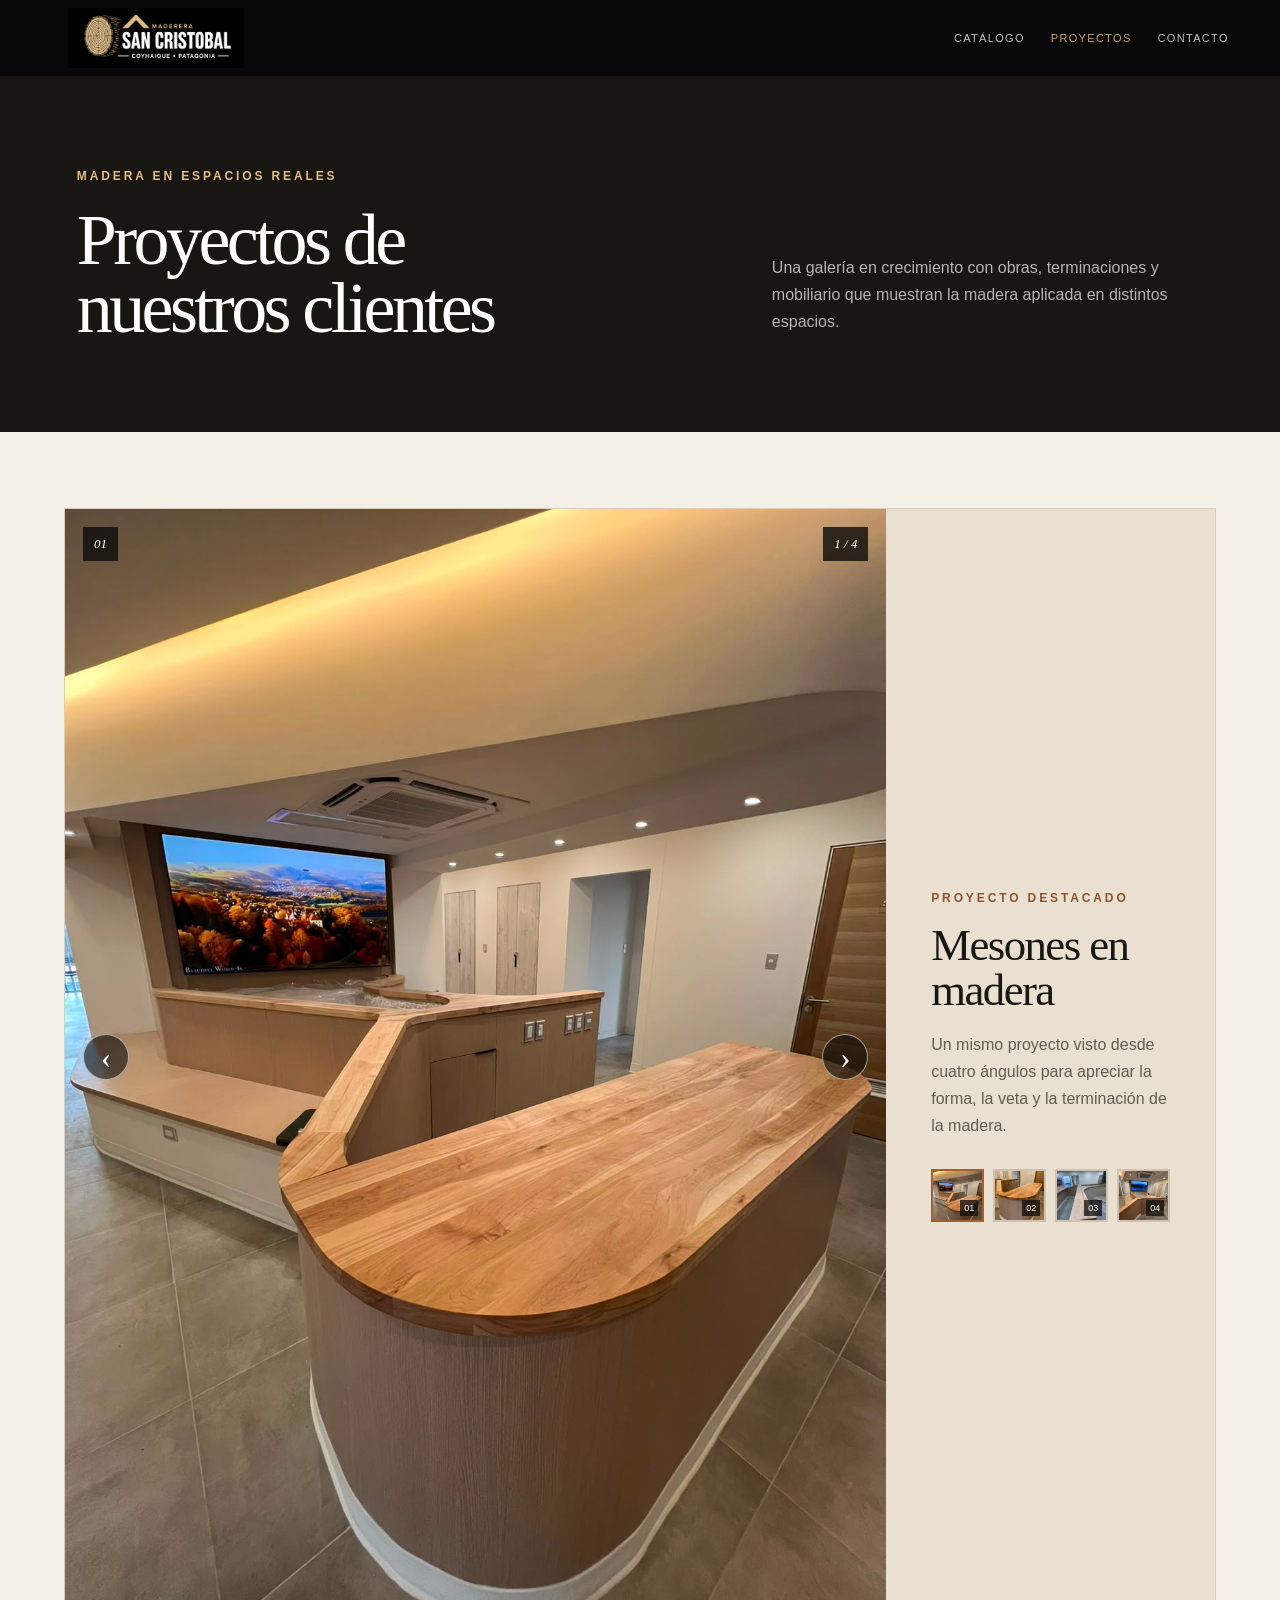
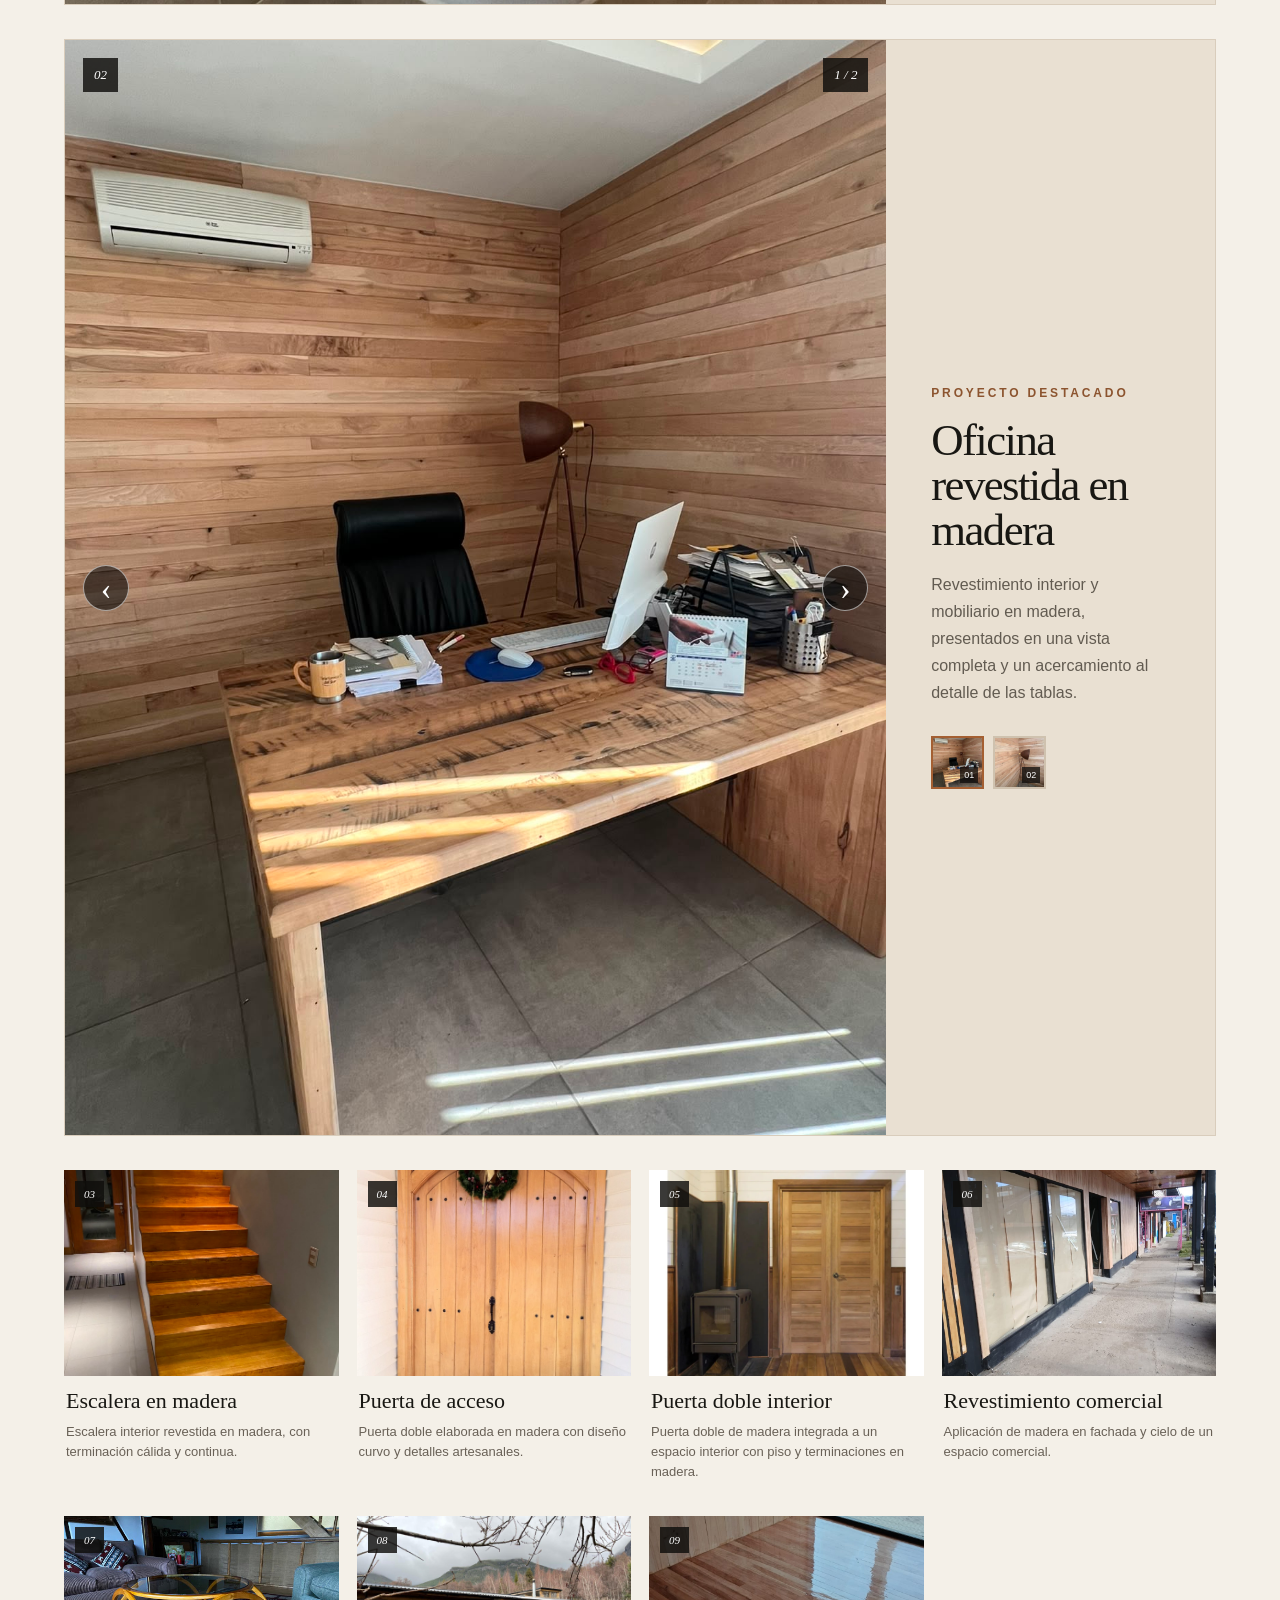
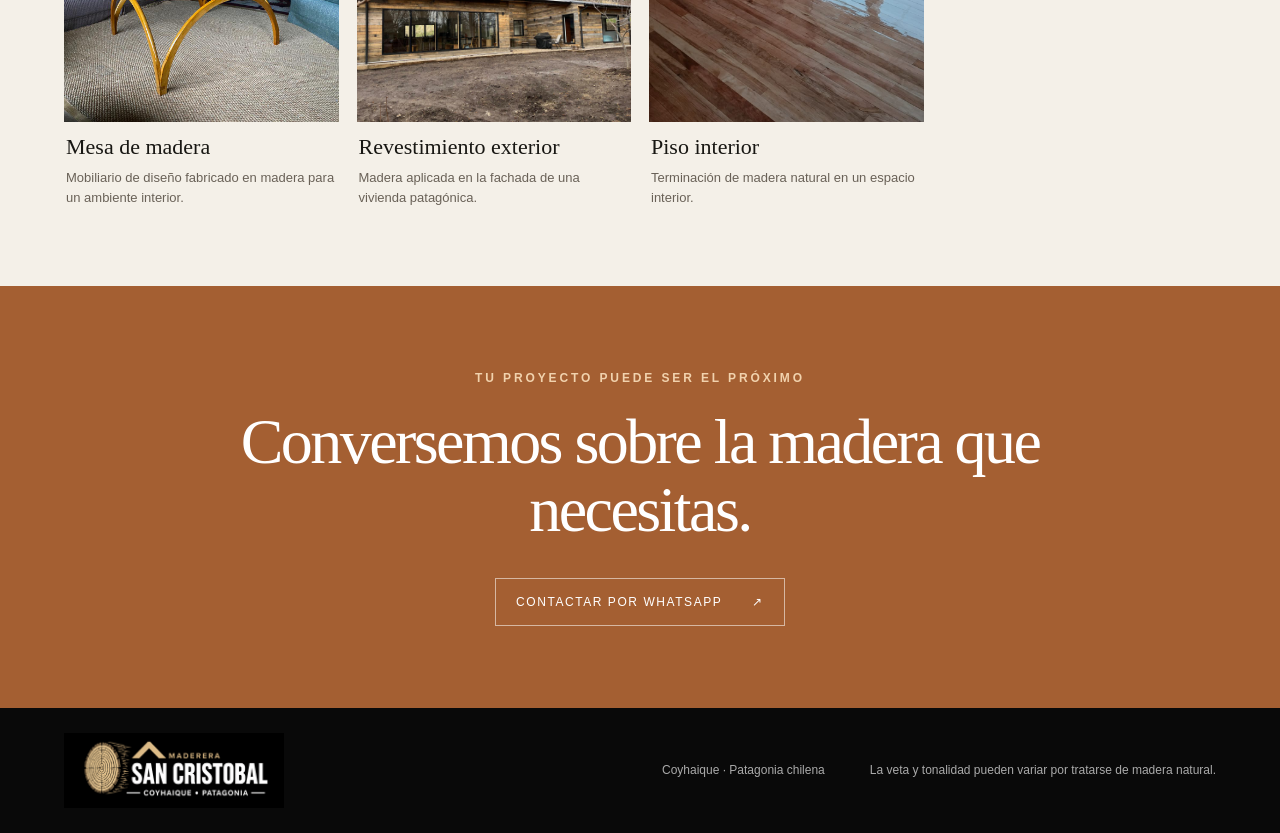
==== commit 4dbec95b: "Compactar catálogo y agregar categorías desplegables" ====
--- a/proyectos/index.html
+++ b/proyectos/index.html
@@ -1,2 +1,2 @@
-<!DOCTYPE html><html lang="es"><head><meta charSet="utf-8"/><meta name="viewport" content="width=device-width, initial-scale=1"/><link rel="preload" href="/logo.png" as="image"/><link rel="stylesheet" href="/_next/static/css/index.EhFBN5uI.css" data-rsc-css-href="/_next/static/css/index.EhFBN5uI.css" data-precedence="vite-rsc/importer-resources"/><link rel="modulepreload" fetchPriority="low" href="/_next/static/chunks/index-BI3bS4xd.js"/><script src="/_next/static/chunks/rolldown-runtime-C60lm6uB.js" type="module" async=""></script><script src="/_next/static/chunks/framework-BgSIrAUN.js" type="module" async=""></script><link rel="modulepreload" href="/_next/static/chunks/layout-segment-context-D97CBe3U.js" crossorigin=""/><link rel="modulepreload" href="/_next/static/chunks/ProjectCarousel-CahKSJJ8.js" crossorigin=""/><link rel="modulepreload" href="/_next/static/chunks/ZoomableProjectImage-CD35CPMt.js" crossorigin=""/><title>Proyectos | Maderera San Cristóbal</title><meta name="description" content="Galería de proyectos realizados por clientes con madera de Maderera San Cristóbal."/><link rel="shortcut icon" href="/logo.png"/><link rel="icon" href="/logo.png"/><script>Object.assign(((self[Symbol.for("vinext.navigationRuntime")]??={bootstrap:{routeManifest:null},functions:{}}).bootstrap.rsc??={rsc:[]}),{params:{},nav:{"pathname":"/proyectos","searchParams":[]}})</script><link rel="modulepreload" href="/_next/static/chunks/index-BI3bS4xd.js" />
-</head><body><main><header class="topbar"><a class="brand" href="/" aria-label="Volver al inicio"><img src="/logo.png" alt="Maderera San Cristóbal"/></a><nav aria-label="Navegación principal"><a href="/#catalogo">Catálogo</a><a class="activeNav" href="/proyectos">Proyectos</a><a href="/#contacto">Contacto</a></nav></header><section class="projectHero"><div><span class="eyebrow">Madera en espacios reales</span><h1>Proyectos de<br/>nuestros clientes</h1></div><p>Una galería en crecimiento con obras, terminaciones y mobiliario que muestran la madera aplicada en distintos espacios.</p></section><section class="projectGallery" aria-label="Galería de proyectos"><article class="featuredProject"><div class="featuredProjectPhoto" aria-live="polite"><img src="/proyectos/mesones-interior/angulo-1.jpg" alt="Mesones en madera, ángulo 1 de 4"/><span class="featuredNumber">01</span><span class="featuredCounter">1<!-- --> / <!-- -->4</span><button class="carouselArrow previous" type="button" aria-label="Ver ángulo anterior">‹</button><button class="carouselArrow next" type="button" aria-label="Ver ángulo siguiente">›</button></div><div class="featuredProjectInfo"><span class="eyebrow dark">Proyecto destacado</span><h2>Mesones en madera</h2><p>Un mismo proyecto visto desde cuatro ángulos para apreciar la forma, la veta y la terminación de la madera.</p><div class="carouselThumbnails" aria-label="Elegir ángulo del proyecto"><button class="active" type="button" aria-label="Ver ángulo 1" aria-current="true"><img src="/proyectos/mesones-interior/angulo-1.jpg" alt="" loading="eager"/><span>01</span></button><button class="" type="button" aria-label="Ver ángulo 2"><img src="/proyectos/mesones-interior/angulo-2.jpg" alt="" loading="lazy"/><span>02</span></button><button class="" type="button" aria-label="Ver ángulo 3"><img src="/proyectos/mesones-interior/angulo-3-limpio.webp" alt="" loading="lazy"/><span>03</span></button><button class="" type="button" aria-label="Ver ángulo 4"><img src="/proyectos/mesones-interior/angulo-4.jpg" alt="" loading="lazy"/><span>04</span></button></div></div></article><article class="featuredProject"><div class="featuredProjectPhoto" aria-live="polite"><img src="/proyectos/oficina-revestida/angulo-1.jpg" alt="Oficina revestida en madera, ángulo 1 de 2"/><span class="featuredNumber">02</span><span class="featuredCounter">1<!-- --> / <!-- -->2</span><button class="carouselArrow previous" type="button" aria-label="Ver ángulo anterior">‹</button><button class="carouselArrow next" type="button" aria-label="Ver ángulo siguiente">›</button></div><div class="featuredProjectInfo"><span class="eyebrow dark">Proyecto destacado</span><h2>Oficina revestida en madera</h2><p>Revestimiento interior y mobiliario en madera, presentados en una vista completa y un acercamiento al detalle de las tablas.</p><div class="carouselThumbnails" aria-label="Elegir ángulo del proyecto"><button class="active" type="button" aria-label="Ver ángulo 1" aria-current="true"><img src="/proyectos/oficina-revestida/angulo-1.jpg" alt="" loading="eager"/><span>01</span></button><button class="" type="button" aria-label="Ver ángulo 2"><img src="/proyectos/oficina-revestida/angulo-2.jpg" alt="" loading="lazy"/><span>02</span></button></div></div></article><article class="galleryCard vertical"><div class="galleryPhoto"><button class="projectImageButton" type="button" aria-label="Ampliar Escalera en madera"><img src="/proyectos/escalera-madera.jpg" alt="Escalera en madera" loading="eager"/><span class="galleryNumber">03</span><span class="zoomHint" aria-hidden="true">Ampliar ↗</span></button></div><div class="galleryCaption"><h2>Escalera en madera</h2><p>Escalera interior revestida en madera, con terminación cálida y continua.</p></div></article><article class="galleryCard vertical"><div class="galleryPhoto"><button class="projectImageButton" type="button" aria-label="Ampliar Puerta de acceso"><img src="/proyectos/puerta-madera.jpg" alt="Puerta de acceso" loading="eager"/><span class="galleryNumber">04</span><span class="zoomHint" aria-hidden="true">Ampliar ↗</span></button></div><div class="galleryCaption"><h2>Puerta de acceso</h2><p>Puerta doble elaborada en madera con diseño curvo y detalles artesanales.</p></div></article><article class="galleryCard vertical"><div class="galleryPhoto"><button class="projectImageButton" type="button" aria-label="Ampliar Puerta doble interior"><img src="/proyectos/puerta-doble-interior.jpg" alt="Puerta doble interior" loading="lazy"/><span class="galleryNumber">05</span><span class="zoomHint" aria-hidden="true">Ampliar ↗</span></button></div><div class="galleryCaption"><h2>Puerta doble interior</h2><p>Puerta doble de madera integrada a un espacio interior con piso y terminaciones en madera.</p></div></article><article class="galleryCard vertical"><div class="galleryPhoto"><button class="projectImageButton" type="button" aria-label="Ampliar Revestimiento comercial"><img src="/proyectos/revestimiento-local.jpg" alt="Revestimiento comercial" loading="lazy"/><span class="galleryNumber">06</span><span class="zoomHint" aria-hidden="true">Ampliar ↗</span></button></div><div class="galleryCaption"><h2>Revestimiento comercial</h2><p>Aplicación de madera en fachada y cielo de un espacio comercial.</p></div></article><article class="galleryCard horizontal"><div class="galleryPhoto"><button class="projectImageButton" type="button" aria-label="Ampliar Mesa de madera"><img src="/proyectos/mesa-madera.jpg" alt="Mesa de madera" loading="lazy"/><span class="galleryNumber">07</span><span class="zoomHint" aria-hidden="true">Ampliar ↗</span></button></div><div class="galleryCaption"><h2>Mesa de madera</h2><p>Mobiliario de diseño fabricado en madera para un ambiente interior.</p></div></article><article class="galleryCard horizontal"><div class="galleryPhoto"><button class="projectImageButton" type="button" aria-label="Ampliar Revestimiento exterior"><img src="/proyectos/revestimiento-exterior.jpg" alt="Revestimiento exterior" loading="lazy"/><span class="galleryNumber">08</span><span class="zoomHint" aria-hidden="true">Ampliar ↗</span></button></div><div class="galleryCaption"><h2>Revestimiento exterior</h2><p>Madera aplicada en la fachada de una vivienda patagónica.</p></div></article><article class="galleryCard vertical"><div class="galleryPhoto"><button class="projectImageButton" type="button" aria-label="Ampliar Piso interior"><img src="/proyectos/piso-interior.jpg" alt="Piso interior" loading="lazy"/><span class="galleryNumber">09</span><span class="zoomHint" aria-hidden="true">Ampliar ↗</span></button></div><div class="galleryCaption"><h2>Piso interior</h2><p>Terminación de madera natural en un espacio interior.</p></div></article></section><section class="projectContact"><span class="eyebrow">Tu proyecto puede ser el próximo</span><h2>Conversemos sobre la madera que necesitas.</h2><a href="https://wa.me/56988190536" target="_blank" rel="noreferrer">Contactar por WhatsApp <span>↗</span></a></section><footer><img src="/logo.png" alt="Maderera San Cristóbal"/><p>Coyhaique · Patagonia chilena</p><p>La veta y tonalidad pueden variar por tratarse de madera natural.</p></footer></main><script type="module" src="/_next/static/chunks/index-BI3bS4xd.js" id="_R_" async=""></script><script>((self[Symbol.for("vinext.navigationRuntime")]??={bootstrap:{routeManifest:null},functions:{}}).bootstrap.rsc??={rsc:[]}).rsc.push("2:I[\"665e12b0c064\",[],\"Children\",1]\n")</script><script>((self[Symbol.for("vinext.navigationRuntime")]??={bootstrap:{routeManifest:null},functions:{}}).bootstrap.rsc??={rsc:[]}).rsc.push("3:I[\"0c849aaf347d\",[],\"GlobalErrorBoundary\",1]\n")</script><script>((self[Symbol.for("vinext.navigationRuntime")]??={bootstrap:{routeManifest:null},functions:{}}).bootstrap.rsc??={rsc:[]}).rsc.push("4:I[\"becbbbeadc9b\",[],\"default\",1]\n")</script><script>((self[Symbol.for("vinext.navigationRuntime")]??={bootstrap:{routeManifest:null},functions:{}}).bootstrap.rsc??={rsc:[]}).rsc.push("5:I[\"0c849aaf347d\",[],\"ErrorBoundary\",1]\n")</script><script>((self[Symbol.for("vinext.navigationRuntime")]??={bootstrap:{routeManifest:null},functions:{}}).bootstrap.rsc??={rsc:[]}).rsc.push("6:I[\"757ae097eb41\",[],\"LayoutSegmentProvider\",1]\n")</script><script>((self[Symbol.for("vinext.navigationRuntime")]??={bootstrap:{routeManifest:null},functions:{}}).bootstrap.rsc??={rsc:[]}).rsc.push("7:I[\"665e12b0c064\",[],\"Slot\",1]\n")</script><script>((self[Symbol.for("vinext.navigationRuntime")]??={bootstrap:{routeManifest:null},functions:{}}).bootstrap.rsc??={rsc:[]}).rsc.push("8:I[\"a38a13628f7a\",[],\"AppRouterScrollTarget\",1]\n")</script><script>((self[Symbol.for("vinext.navigationRuntime")]??={bootstrap:{routeManifest:null},functions:{}}).bootstrap.rsc??={rsc:[]}).rsc.push("9:I[\"0c849aaf347d\",[],\"RedirectBoundary\",1]\n")</script><script>((self[Symbol.for("vinext.navigationRuntime")]??={bootstrap:{routeManifest:null},functions:{}}).bootstrap.rsc??={rsc:[]}).rsc.push(":HL[\"/_next/static/css/index.EhFBN5uI.css\",\"style\"     ]\n")</script><script>((self[Symbol.for("vinext.navigationRuntime")]??={bootstrap:{routeManifest:null},functions:{}}).bootstrap.rsc??={rsc:[]}).rsc.push("0:{\"__route\":\"route:/proyectos\",\"__interceptionContext\":null,\"__layoutIds\":[\"layout:/\"],\"__rootLayout\":\"/\",\"__sourcePage\":\"/proyectos/page\",\"page:/proyectos\":\"$L1\",\"layout:/\":[[[[\"$\",\"link\",\"css:/_next/static/css/index.EhFBN5uI.css\",{\"rel\":\"stylesheet\",\"precedence\":\"vite-rsc/importer-resources\",\"href\":\"/_next/static/css/index.EhFBN5uI.css\",\"data-rsc-css-href\":\"/_next/static/css/index.EhFBN5uI.css\"}],\"$undefined\"],[\"$\",\"html\",null,{\"lang\":\"es\",\"children\":[\"$\",\"body\",null,{\"children\":[\"$\",\"$L2\",null,{}]}]}]],null],\"route:/proyectos\":[[[\"$\",\"meta\",null,{\"charSet\":\"utf-8\"}],[[\"$\",\"title\",\"0\",{\"children\":\"Proyectos | Maderera San Cristóbal\"}],[\"$\",\"meta\",\"1\",{\"name\":\"description\",\"content\":\"Galería de proyectos realizados por clientes con madera de Maderera San Cristóbal.\"}],[\"$\",\"link\",\"2\",{\"rel\":\"shortcut icon\",\"href\":\"/logo.png\"}],[\"$\",\"link\",\"3\",{\"rel\":\"icon\",\"href\":\"/logo.png\"}]],[[\"$\",\"meta\",\"0\",{\"name\":\"viewport\",\"content\":\"width=device-width, initial-scale=1\"}]]],[\"$\",\"$L3\",null,{\"fallback\":\"$4\",\"children\":[\"$\",\"$L5\",null,{\"fallback\":\"$4\",\"children\":[\"$\",\"$L6\",null,{\"providerId\":\"layout:/\",\"segmentMap\":{\"children\":[\"proyectos\"]},\"children\":[\"$\",\"$L7\",null,{\"id\":\"layout:/\",\"parallelSlots\":\"$undefined\",\"children\":[\"$\",\"$L8\",null,{\"children\":[\"$\",\"$L9\",null,{\"children\":[[\"$\",\"$L6\",null,{\"providerId\":\"page:/proyectos\",\"segmentMap\":{\"children\":[\"__PAGE__\"]},\"children\":[\"$\",\"$L7\",null,{\"id\":\"page:/proyectos\"}]}],null]}]}]}]}]}]}],null,null],\"__layoutFlags\":{\"layout:/\":\"s\"},\"__artifactCompatibility\":{\"schemaVersion\":1,\"graphVersion\":\"app-route-graph:f13aeac704ee27e0\",\"deploymentVersion\":\"1b59616a-e05a-41a3-8284-912cc9efd17b\",\"appElementsSchemaVersion\":1,\"rscPayloadSchemaVersion\":1,\"rootBoundaryId\":\"/\",\"renderEpoch\":null},\"__renderObservation\":{\"schemaVersion\":1,\"output\":{\"kind\":\"app-rsc\",\"mountedSlotsFingerprint\":null,\"renderEpoch\":null,\"rootBoundaryId\":\"/\",\"routeId\":\"route:/proyectos\"},\"completeness\":\"partial\",\"boundaryOutcome\":{\"kind\":\"unknown\"},\"requestApis\":[{\"kind\":\"connection\",\"status\":\"unknown\"},{\"kind\":\"cookies\",\"status\":\"unknown\"},{\"kind\":\"draftMode\",\"status\":\"unknown\"},{\"kind\":\"headers\",\"status\":\"unknown\"},{\"kind\":\"params\",\"status\":\"unknown\"},{\"kind\":\"searchParams\",\"status\":\"unknown\"}],\"dynamicFetches\":[],\"cacheTags\":[\"/proyectos\",\"_N_T_/layout\",\"_N_T_/proyectos\",\"_N_T_/proyectos/layout\",\"_N_T_/proyectos/page\"],\"pathTags\":[\"/proyectos\"],\"cacheability\":\"unknown\",\"downgrade\":{\"target\":\"freshRender\",\"reasons\":[{\"code\":\"CP_DOWNGRADE_CACHEABILITY_UNKNOWN\",\"target\":\"freshRender\"},{\"code\":\"CP_DOWNGRADE_INCOMPLETE_OBSERVATION\",\"completeness\":\"partial\",\"target\":\"freshRender\"},{\"code\":\"CP_DOWNGRADE_UNKNOWN_REQUEST_API\",\"requestApi\":\"connection\",\"target\":\"freshRender\"},{\"code\":\"CP_DOWNGRADE_UNKNOWN_REQUEST_API\",\"requestApi\":\"cookies\",\"target\":\"freshRender\"},{\"code\":\"CP_DOWNGRADE_UNKNOWN_REQUEST_API\",\"requestApi\":\"draftMode\",\"target\":\"freshRender\"},{\"code\":\"CP_DOWNGRADE_UNKNOWN_REQUEST_API\",\"requestApi\":\"headers\",\"target\":\"freshRender\"},{\"code\":\"CP_DOWNGRADE_UNKNOWN_REQUEST_API\",\"requestApi\":\"params\",\"target\":\"freshRender\"},{\"code\":\"CP_DOWNGRADE_UNKNOWN_REQUEST_API\",\"requestApi\":\"searchParams\",\"target\":\"freshRender\"}],\"fallback\":{\"kind\":\"breakerFallback\",\"code\":\"CP_PRIVATE_DYNAMIC_DOWNGRADE\",\"mode\":\"renderFresh\",\"scope\":\"affectedOutput\",\"fields\":{\"reasonCodes\":[\"CP_DOWNGRADE_CACHEABILITY_UNKNOWN\",\"CP_DOWNGRADE_INCOMPLETE_OBSERVATION\",\"CP_DOWNGRADE_UNKNOWN_REQUEST_API\",\"CP_DOWNGRADE_UNKNOWN_REQUEST_API\",\"CP_DOWNGRADE_UNKNOWN_REQUEST_API\",\"CP_DOWNGRADE_UNKNOWN_REQUEST_API\",\"CP_DOWNGRADE_UNKNOWN_REQUEST_API\",\"CP_DOWNGRADE_UNKNOWN_REQUEST_API\"],\"target\":\"freshRender\"}},\"isPublicCacheCandidate\":false}}}\n")</script><script>((self[Symbol.for("vinext.navigationRuntime")]??={bootstrap:{routeManifest:null},functions:{}}).bootstrap.rsc??={rsc:[]}).rsc.push("a:I[\"082f5d9729ce\",[],\"default\",1]\n")</script><script>((self[Symbol.for("vinext.navigationRuntime")]??={bootstrap:{routeManifest:null},functions:{}}).bootstrap.rsc??={rsc:[]}).rsc.push("b:I[\"fef1a1feaa93\",[],\"default\",1]\n")</script><script>((self[Symbol.for("vinext.navigationRuntime")]??={bootstrap:{routeManifest:null},functions:{}}).bootstrap.rsc??={rsc:[]}).rsc.push(":HL[\"/logo.png\",\"image\"]\n")</script><script>((self[Symbol.for("vinext.navigationRuntime")]??={bootstrap:{routeManifest:null},functions:{}}).bootstrap.rsc??={rsc:[]}).rsc.push("1:[\"$\",\"main\",null,{\"children\":[[\"$\",\"header\",null,{\"className\":\"topbar\",\"children\":[[\"$\",\"a\",null,{\"className\":\"brand\",\"href\":\"/\",\"aria-label\":\"Volver al inicio\",\"children\":[\"$\",\"img\",null,{\"src\":\"/logo.png\",\"alt\":\"Maderera San Cristóbal\"}]}],[\"$\",\"nav\",null,{\"aria-label\":\"Navegación principal\",\"children\":[[\"$\",\"a\",null,{\"href\":\"/#catalogo\",\"children\":\"Catálogo\"}],[\"$\",\"a\",null,{\"className\":\"activeNav\",\"href\":\"/proyectos\",\"children\":\"Proyectos\"}],[\"$\",\"a\",null,{\"href\":\"/#contacto\",\"children\":\"Contacto\"}]]}]]}],[\"$\",\"section\",null,{\"className\":\"projectHero\",\"children\":[[\"$\",\"div\",null,{\"children\":[[\"$\",\"span\",null,{\"className\":\"eyebrow\",\"children\":\"Madera en espacios reales\"}],[\"$\",\"h1\",null,{\"children\":[\"Proyectos de\",[\"$\",\"br\",null,{}],\"nuestros clientes\"]}]]}],[\"$\",\"p\",null,{\"children\":\"Una galería en crecimiento con obras, terminaciones y mobiliario que muestran la madera aplicada en distintos espacios.\"}]]}],[\"$\",\"section\",null,{\"className\":\"projectGallery\",\"aria-label\":\"Galería de proyectos\",\"children\":[[\"$\",\"$La\",null,{\"numero\":\"01\",\"titulo\":\"Mesones en madera\",\"descripcion\":\"Un mismo proyecto visto desde cuatro ángulos para apreciar la forma, la veta y la terminación de la madera.\",\"imagenes\":[\"/proyectos/mesones-interior/angulo-1.jpg\",\"/proyectos/mesones-interior/angulo-2.jpg\",\"/proyectos/mesones-interior/angulo-3-limpio.webp\",\"/proyectos/mesones-interior/angulo-4.jpg\"]}],[\"$\",\"$La\",null,{\"numero\":\"02\",\"titulo\":\"Oficina revestida en madera\",\"descripcion\":\"Revestimiento interior y mobiliario en madera, presentados en una vista completa y un acercamiento al detalle de las tablas.\",\"imagenes\":[\"/proyectos/oficina-revestida/angulo-1.jpg\",\"/proyectos/oficina-revestida/angulo-2.jpg\"]}],[[\"$\",\"article\",\"Escalera en madera\",{\"className\":\"galleryCard vertical\",\"children\":[[\"$\",\"div\",null,{\"className\":\"galleryPhoto\",\"children\":[\"$\",\"$Lb\",null,{\"src\":\"/proyectos/escalera-madera.jpg\",\"alt\":\"Escalera en madera\",\"numero\":\"03\",\"loading\":\"eager\"}]}],[\"$\",\"div\",null,{\"className\":\"galleryCaption\",\"children\":[[\"$\",\"h2\",null,{\"children\":\"Escalera en madera\"}],[\"$\",\"p\",null,{\"children\":\"Escalera interior revestida en madera, con terminación cálida y continua.\"}]]}]]}],[\"$\",\"article\",\"Puerta de acceso\",{\"className\":\"galleryCard vertical\",\"children\":[[\"$\",\"div\",null,{\"className\":\"galleryPhoto\",\"children\":[\"$\",\"$Lb\",null,{\"src\":\"/proyectos/puerta-madera.jpg\",\"alt\":\"Puerta de acceso\",\"numero\":\"04\",\"loading\":\"eager\"}]}],[\"$\",\"div\",null,{\"className\":\"galleryCaption\",\"children\":[[\"$\",\"h2\",null,{\"children\":\"Puerta de acceso\"}],[\"$\",\"p\",null,{\"children\":\"Puerta doble elaborada en madera con diseño curvo y detalles artesanales.\"}]]}]]}],[\"$\",\"article\",\"Puerta doble interior\",{\"className\":\"galleryCard vertical\",\"children\":[[\"$\",\"div\",null,{\"className\":\"galleryPhoto\",\"children\":[\"$\",\"$Lb\",null,{\"src\":\"/proyectos/puerta-doble-interior.jpg\",\"alt\":\"Puerta doble interior\",\"numero\":\"05\",\"loading\":\"lazy\"}]}],[\"$\",\"div\",null,{\"className\":\"galleryCaption\",\"children\":[[\"$\",\"h2\",null,{\"children\":\"Puerta doble interior\"}],[\"$\",\"p\",null,{\"children\":\"Puerta doble de madera integrada a un espacio interior con piso y terminaciones en madera.\"}]]}]]}],[\"$\",\"article\",\"Revestimiento comercial\",{\"className\":\"galleryCard vertical\",\"children\":[[\"$\",\"div\",null,{\"className\":\"galleryPhoto\",\"children\":[\"$\",\"$Lb\",null,{\"src\":\"/proyectos/revestimiento-local.jpg\",\"alt\":\"Revestimiento comercial\",\"numero\":\"06\",\"loading\":\"lazy\"}]}],[\"$\",\"div\",null,{\"className\":\"galleryCaption\",\"children\":[[\"$\",\"h2\",null,{\"children\":\"Revestimiento comercial\"}],[\"$\",\"p\",null,{\"children\":\"Aplicación de madera en fachada y cielo de un espacio comercial.\"}]]}]]}],[\"$\",\"article\",\"Mesa de madera\",{\"className\":\"galleryCard horizontal\",\"children\":[[\"$\",\"div\",null,{\"className\":\"galleryPhoto\",\"children\":[\"$\",\"$Lb\",null,{\"src\":\"/proyectos/mesa-madera.jpg\",\"alt\":\"Mesa de madera\",\"numero\":\"07\",\"loading\":\"lazy\"}]}],[\"$\",\"div\",null,{\"className\":\"galleryCaption\",\"children\":[[\"$\",\"h2\",null,{\"children\":\"Mesa de madera\"}],[\"$\",\"p\",null,{\"children\":\"Mobiliario de diseño fabricado en madera para un ambiente interior.\"}]]}]]}],[\"$\",\"article\",\"Revestimiento exterior\",{\"className\":\"galleryCard horizontal\",\"children\":[[\"$\",\"div\",null,{\"className\":\"galleryPhoto\",\"children\":[\"$\",\"$Lb\",null,{\"src\":\"/proyectos/revestimiento-exterior.jpg\",\"alt\":\"Revestimiento exterior\",\"numero\":\"08\",\"loading\":\"lazy\"}]}],\"$Lc\"]}],\"$Ld\"]]}],\"$Le\",\"$Lf\"]}]\n")</script><script>((self[Symbol.for("vinext.navigationRuntime")]??={bootstrap:{routeManifest:null},functions:{}}).bootstrap.rsc??={rsc:[]}).rsc.push("c:[\"$\",\"div\",null,{\"className\":\"galleryCaption\",\"children\":[[\"$\",\"h2\",null,{\"children\":\"Revestimiento exterior\"}],[\"$\",\"p\",null,{\"children\":\"Madera aplicada en la fachada de una vivienda patagónica.\"}]]}]\n")</script><script>((self[Symbol.for("vinext.navigationRuntime")]??={bootstrap:{routeManifest:null},functions:{}}).bootstrap.rsc??={rsc:[]}).rsc.push("d:[\"$\",\"article\",\"Piso interior\",{\"className\":\"galleryCard vertical\",\"children\":[[\"$\",\"div\",null,{\"className\":\"galleryPhoto\",\"children\":[\"$\",\"$Lb\",null,{\"src\":\"/proyectos/piso-interior.jpg\",\"alt\":\"Piso interior\",\"numero\":\"09\",\"loading\":\"lazy\"}]}],[\"$\",\"div\",null,{\"className\":\"galleryCaption\",\"children\":[[\"$\",\"h2\",null,{\"children\":\"Piso interior\"}],[\"$\",\"p\",null,{\"children\":\"Terminación de madera natural en un espacio interior.\"}]]}]]}]\n")</script><script>((self[Symbol.for("vinext.navigationRuntime")]??={bootstrap:{routeManifest:null},functions:{}}).bootstrap.rsc??={rsc:[]}).rsc.push("e:[\"$\",\"section\",null,{\"className\":\"projectContact\",\"children\":[[\"$\",\"span\",null,{\"className\":\"eyebrow\",\"children\":\"Tu proyecto puede ser el próximo\"}],[\"$\",\"h2\",null,{\"children\":\"Conversemos sobre la madera que necesitas.\"}],[\"$\",\"a\",null,{\"href\":\"https://wa.me/56988190536\",\"target\":\"_blank\",\"rel\":\"noreferrer\",\"children\":[\"Contactar por WhatsApp \",[\"$\",\"span\",null,{\"children\":\"↗\"}]]}]]}]\n")</script><script>((self[Symbol.for("vinext.navigationRuntime")]??={bootstrap:{routeManifest:null},functions:{}}).bootstrap.rsc??={rsc:[]}).rsc.push("f:[\"$\",\"footer\",null,{\"children\":[[\"$\",\"img\",null,{\"src\":\"/logo.png\",\"alt\":\"Maderera San Cristóbal\"}],[\"$\",\"p\",null,{\"children\":\"Coyhaique · Patagonia chilena\"}],[\"$\",\"p\",null,{\"children\":\"La veta y tonalidad pueden variar por tratarse de madera natural.\"}]]}]\n")</script><script>Object.assign(((self[Symbol.for("vinext.navigationRuntime")]??={bootstrap:{routeManifest:null},functions:{}}).bootstrap.rsc??={rsc:[]}),{"initialCacheKind":"static"});((self[Symbol.for("vinext.navigationRuntime")]??={bootstrap:{routeManifest:null},functions:{}}).bootstrap.rsc??={rsc:[]}).done=true</script></body></html>+<!DOCTYPE html><html lang="es"><head><meta charSet="utf-8"/><meta name="viewport" content="width=device-width, initial-scale=1"/><link rel="preload" href="/logo.png" as="image"/><link rel="stylesheet" href="/_next/static/css/index.d3umgTRx.css" data-rsc-css-href="/_next/static/css/index.d3umgTRx.css" data-precedence="vite-rsc/importer-resources"/><link rel="modulepreload" fetchPriority="low" href="/_next/static/chunks/index-LQs7ANcj.js"/><script src="/_next/static/chunks/rolldown-runtime-C60lm6uB.js" type="module" async=""></script><script src="/_next/static/chunks/framework-BgSIrAUN.js" type="module" async=""></script><link rel="modulepreload" href="/_next/static/chunks/layout-segment-context-CxO0s7YO.js" crossorigin=""/><link rel="modulepreload" href="/_next/static/chunks/ProjectCarousel-CahKSJJ8.js" crossorigin=""/><link rel="modulepreload" href="/_next/static/chunks/ZoomableProjectImage-CD35CPMt.js" crossorigin=""/><title>Proyectos | Maderera San Cristóbal</title><meta name="description" content="Galería de proyectos realizados por clientes con madera de Maderera San Cristóbal."/><link rel="shortcut icon" href="/logo.png"/><link rel="icon" href="/logo.png"/><script>Object.assign(((self[Symbol.for("vinext.navigationRuntime")]??={bootstrap:{routeManifest:null},functions:{}}).bootstrap.rsc??={rsc:[]}),{params:{},nav:{"pathname":"/proyectos","searchParams":[]}})</script><link rel="modulepreload" href="/_next/static/chunks/index-LQs7ANcj.js" />
+</head><body><main><header class="topbar"><a class="brand" href="/" aria-label="Volver al inicio"><img src="/logo.png" alt="Maderera San Cristóbal"/></a><nav aria-label="Navegación principal"><a href="/#catalogo">Catálogo</a><a class="activeNav" href="/proyectos">Proyectos</a><a href="/#contacto">Contacto</a></nav></header><section class="projectHero"><div><span class="eyebrow">Madera en espacios reales</span><h1>Proyectos de<br/>nuestros clientes</h1></div><p>Una galería en crecimiento con obras, terminaciones y mobiliario que muestran la madera aplicada en distintos espacios.</p></section><section class="projectGallery" aria-label="Galería de proyectos"><article class="featuredProject"><div class="featuredProjectPhoto" aria-live="polite"><img src="/proyectos/mesones-interior/angulo-1.jpg" alt="Mesones en madera, ángulo 1 de 4"/><span class="featuredNumber">01</span><span class="featuredCounter">1<!-- --> / <!-- -->4</span><button class="carouselArrow previous" type="button" aria-label="Ver ángulo anterior">‹</button><button class="carouselArrow next" type="button" aria-label="Ver ángulo siguiente">›</button></div><div class="featuredProjectInfo"><span class="eyebrow dark">Proyecto destacado</span><h2>Mesones en madera</h2><p>Un mismo proyecto visto desde cuatro ángulos para apreciar la forma, la veta y la terminación de la madera.</p><div class="carouselThumbnails" aria-label="Elegir ángulo del proyecto"><button class="active" type="button" aria-label="Ver ángulo 1" aria-current="true"><img src="/proyectos/mesones-interior/angulo-1.jpg" alt="" loading="eager"/><span>01</span></button><button class="" type="button" aria-label="Ver ángulo 2"><img src="/proyectos/mesones-interior/angulo-2.jpg" alt="" loading="lazy"/><span>02</span></button><button class="" type="button" aria-label="Ver ángulo 3"><img src="/proyectos/mesones-interior/angulo-3-limpio.webp" alt="" loading="lazy"/><span>03</span></button><button class="" type="button" aria-label="Ver ángulo 4"><img src="/proyectos/mesones-interior/angulo-4.jpg" alt="" loading="lazy"/><span>04</span></button></div></div></article><article class="featuredProject"><div class="featuredProjectPhoto" aria-live="polite"><img src="/proyectos/oficina-revestida/angulo-1.jpg" alt="Oficina revestida en madera, ángulo 1 de 2"/><span class="featuredNumber">02</span><span class="featuredCounter">1<!-- --> / <!-- -->2</span><button class="carouselArrow previous" type="button" aria-label="Ver ángulo anterior">‹</button><button class="carouselArrow next" type="button" aria-label="Ver ángulo siguiente">›</button></div><div class="featuredProjectInfo"><span class="eyebrow dark">Proyecto destacado</span><h2>Oficina revestida en madera</h2><p>Revestimiento interior y mobiliario en madera, presentados en una vista completa y un acercamiento al detalle de las tablas.</p><div class="carouselThumbnails" aria-label="Elegir ángulo del proyecto"><button class="active" type="button" aria-label="Ver ángulo 1" aria-current="true"><img src="/proyectos/oficina-revestida/angulo-1.jpg" alt="" loading="eager"/><span>01</span></button><button class="" type="button" aria-label="Ver ángulo 2"><img src="/proyectos/oficina-revestida/angulo-2.jpg" alt="" loading="lazy"/><span>02</span></button></div></div></article><article class="galleryCard vertical"><div class="galleryPhoto"><button class="projectImageButton" type="button" aria-label="Ampliar Escalera en madera"><img src="/proyectos/escalera-madera.jpg" alt="Escalera en madera" loading="eager"/><span class="galleryNumber">03</span><span class="zoomHint" aria-hidden="true">Ampliar ↗</span></button></div><div class="galleryCaption"><h2>Escalera en madera</h2><p>Escalera interior revestida en madera, con terminación cálida y continua.</p></div></article><article class="galleryCard vertical"><div class="galleryPhoto"><button class="projectImageButton" type="button" aria-label="Ampliar Puerta de acceso"><img src="/proyectos/puerta-madera.jpg" alt="Puerta de acceso" loading="eager"/><span class="galleryNumber">04</span><span class="zoomHint" aria-hidden="true">Ampliar ↗</span></button></div><div class="galleryCaption"><h2>Puerta de acceso</h2><p>Puerta doble elaborada en madera con diseño curvo y detalles artesanales.</p></div></article><article class="galleryCard vertical"><div class="galleryPhoto"><button class="projectImageButton" type="button" aria-label="Ampliar Puerta doble interior"><img src="/proyectos/puerta-doble-interior.jpg" alt="Puerta doble interior" loading="lazy"/><span class="galleryNumber">05</span><span class="zoomHint" aria-hidden="true">Ampliar ↗</span></button></div><div class="galleryCaption"><h2>Puerta doble interior</h2><p>Puerta doble de madera integrada a un espacio interior con piso y terminaciones en madera.</p></div></article><article class="galleryCard vertical"><div class="galleryPhoto"><button class="projectImageButton" type="button" aria-label="Ampliar Revestimiento comercial"><img src="/proyectos/revestimiento-local.jpg" alt="Revestimiento comercial" loading="lazy"/><span class="galleryNumber">06</span><span class="zoomHint" aria-hidden="true">Ampliar ↗</span></button></div><div class="galleryCaption"><h2>Revestimiento comercial</h2><p>Aplicación de madera en fachada y cielo de un espacio comercial.</p></div></article><article class="galleryCard horizontal"><div class="galleryPhoto"><button class="projectImageButton" type="button" aria-label="Ampliar Mesa de madera"><img src="/proyectos/mesa-madera.jpg" alt="Mesa de madera" loading="lazy"/><span class="galleryNumber">07</span><span class="zoomHint" aria-hidden="true">Ampliar ↗</span></button></div><div class="galleryCaption"><h2>Mesa de madera</h2><p>Mobiliario de diseño fabricado en madera para un ambiente interior.</p></div></article><article class="galleryCard horizontal"><div class="galleryPhoto"><button class="projectImageButton" type="button" aria-label="Ampliar Revestimiento exterior"><img src="/proyectos/revestimiento-exterior.jpg" alt="Revestimiento exterior" loading="lazy"/><span class="galleryNumber">08</span><span class="zoomHint" aria-hidden="true">Ampliar ↗</span></button></div><div class="galleryCaption"><h2>Revestimiento exterior</h2><p>Madera aplicada en la fachada de una vivienda patagónica.</p></div></article><article class="galleryCard vertical"><div class="galleryPhoto"><button class="projectImageButton" type="button" aria-label="Ampliar Piso interior"><img src="/proyectos/piso-interior.jpg" alt="Piso interior" loading="lazy"/><span class="galleryNumber">09</span><span class="zoomHint" aria-hidden="true">Ampliar ↗</span></button></div><div class="galleryCaption"><h2>Piso interior</h2><p>Terminación de madera natural en un espacio interior.</p></div></article></section><section class="projectContact"><span class="eyebrow">Tu proyecto puede ser el próximo</span><h2>Conversemos sobre la madera que necesitas.</h2><a href="https://wa.me/56988190536" target="_blank" rel="noreferrer">Contactar por WhatsApp <span>↗</span></a></section><footer><img src="/logo.png" alt="Maderera San Cristóbal"/><p>Coyhaique · Patagonia chilena</p><p>La veta y tonalidad pueden variar por tratarse de madera natural.</p></footer></main><script type="module" src="/_next/static/chunks/index-LQs7ANcj.js" id="_R_" async=""></script><script>((self[Symbol.for("vinext.navigationRuntime")]??={bootstrap:{routeManifest:null},functions:{}}).bootstrap.rsc??={rsc:[]}).rsc.push("2:I[\"665e12b0c064\",[],\"Children\",1]\n")</script><script>((self[Symbol.for("vinext.navigationRuntime")]??={bootstrap:{routeManifest:null},functions:{}}).bootstrap.rsc??={rsc:[]}).rsc.push("3:I[\"0c849aaf347d\",[],\"GlobalErrorBoundary\",1]\n")</script><script>((self[Symbol.for("vinext.navigationRuntime")]??={bootstrap:{routeManifest:null},functions:{}}).bootstrap.rsc??={rsc:[]}).rsc.push("4:I[\"becbbbeadc9b\",[],\"default\",1]\n")</script><script>((self[Symbol.for("vinext.navigationRuntime")]??={bootstrap:{routeManifest:null},functions:{}}).bootstrap.rsc??={rsc:[]}).rsc.push("5:I[\"0c849aaf347d\",[],\"ErrorBoundary\",1]\n")</script><script>((self[Symbol.for("vinext.navigationRuntime")]??={bootstrap:{routeManifest:null},functions:{}}).bootstrap.rsc??={rsc:[]}).rsc.push("6:I[\"757ae097eb41\",[],\"LayoutSegmentProvider\",1]\n")</script><script>((self[Symbol.for("vinext.navigationRuntime")]??={bootstrap:{routeManifest:null},functions:{}}).bootstrap.rsc??={rsc:[]}).rsc.push("7:I[\"665e12b0c064\",[],\"Slot\",1]\n")</script><script>((self[Symbol.for("vinext.navigationRuntime")]??={bootstrap:{routeManifest:null},functions:{}}).bootstrap.rsc??={rsc:[]}).rsc.push("8:I[\"a38a13628f7a\",[],\"AppRouterScrollTarget\",1]\n")</script><script>((self[Symbol.for("vinext.navigationRuntime")]??={bootstrap:{routeManifest:null},functions:{}}).bootstrap.rsc??={rsc:[]}).rsc.push("9:I[\"0c849aaf347d\",[],\"RedirectBoundary\",1]\n")</script><script>((self[Symbol.for("vinext.navigationRuntime")]??={bootstrap:{routeManifest:null},functions:{}}).bootstrap.rsc??={rsc:[]}).rsc.push(":HL[\"/_next/static/css/index.d3umgTRx.css\",\"style\"     ]\n")</script><script>((self[Symbol.for("vinext.navigationRuntime")]??={bootstrap:{routeManifest:null},functions:{}}).bootstrap.rsc??={rsc:[]}).rsc.push("0:{\"__route\":\"route:/proyectos\",\"__interceptionContext\":null,\"__layoutIds\":[\"layout:/\"],\"__rootLayout\":\"/\",\"__sourcePage\":\"/proyectos/page\",\"page:/proyectos\":\"$L1\",\"layout:/\":[[[[\"$\",\"link\",\"css:/_next/static/css/index.d3umgTRx.css\",{\"rel\":\"stylesheet\",\"precedence\":\"vite-rsc/importer-resources\",\"href\":\"/_next/static/css/index.d3umgTRx.css\",\"data-rsc-css-href\":\"/_next/static/css/index.d3umgTRx.css\"}],\"$undefined\"],[\"$\",\"html\",null,{\"lang\":\"es\",\"children\":[\"$\",\"body\",null,{\"children\":[\"$\",\"$L2\",null,{}]}]}]],null],\"route:/proyectos\":[[[\"$\",\"meta\",null,{\"charSet\":\"utf-8\"}],[[\"$\",\"title\",\"0\",{\"children\":\"Proyectos | Maderera San Cristóbal\"}],[\"$\",\"meta\",\"1\",{\"name\":\"description\",\"content\":\"Galería de proyectos realizados por clientes con madera de Maderera San Cristóbal.\"}],[\"$\",\"link\",\"2\",{\"rel\":\"shortcut icon\",\"href\":\"/logo.png\"}],[\"$\",\"link\",\"3\",{\"rel\":\"icon\",\"href\":\"/logo.png\"}]],[[\"$\",\"meta\",\"0\",{\"name\":\"viewport\",\"content\":\"width=device-width, initial-scale=1\"}]]],[\"$\",\"$L3\",null,{\"fallback\":\"$4\",\"children\":[\"$\",\"$L5\",null,{\"fallback\":\"$4\",\"children\":[\"$\",\"$L6\",null,{\"providerId\":\"layout:/\",\"segmentMap\":{\"children\":[\"proyectos\"]},\"children\":[\"$\",\"$L7\",null,{\"id\":\"layout:/\",\"parallelSlots\":\"$undefined\",\"children\":[\"$\",\"$L8\",null,{\"children\":[\"$\",\"$L9\",null,{\"children\":[[\"$\",\"$L6\",null,{\"providerId\":\"page:/proyectos\",\"segmentMap\":{\"children\":[\"__PAGE__\"]},\"children\":[\"$\",\"$L7\",null,{\"id\":\"page:/proyectos\"}]}],null]}]}]}]}]}]}],null,null],\"__layoutFlags\":{\"layout:/\":\"s\"},\"__artifactCompatibility\":{\"schemaVersion\":1,\"graphVersion\":\"app-route-graph:f13aeac704ee27e0\",\"deploymentVersion\":\"e83f1f5b-54ec-4bc0-b0dd-8e7444d61f1b\",\"appElementsSchemaVersion\":1,\"rscPayloadSchemaVersion\":1,\"rootBoundaryId\":\"/\",\"renderEpoch\":null},\"__renderObservation\":{\"schemaVersion\":1,\"output\":{\"kind\":\"app-rsc\",\"mountedSlotsFingerprint\":null,\"renderEpoch\":null,\"rootBoundaryId\":\"/\",\"routeId\":\"route:/proyectos\"},\"completeness\":\"partial\",\"boundaryOutcome\":{\"kind\":\"unknown\"},\"requestApis\":[{\"kind\":\"connection\",\"status\":\"unknown\"},{\"kind\":\"cookies\",\"status\":\"unknown\"},{\"kind\":\"draftMode\",\"status\":\"unknown\"},{\"kind\":\"headers\",\"status\":\"unknown\"},{\"kind\":\"params\",\"status\":\"unknown\"},{\"kind\":\"searchParams\",\"status\":\"unknown\"}],\"dynamicFetches\":[],\"cacheTags\":[\"/proyectos\",\"_N_T_/layout\",\"_N_T_/proyectos\",\"_N_T_/proyectos/layout\",\"_N_T_/proyectos/page\"],\"pathTags\":[\"/proyectos\"],\"cacheability\":\"unknown\",\"downgrade\":{\"target\":\"freshRender\",\"reasons\":[{\"code\":\"CP_DOWNGRADE_CACHEABILITY_UNKNOWN\",\"target\":\"freshRender\"},{\"code\":\"CP_DOWNGRADE_INCOMPLETE_OBSERVATION\",\"completeness\":\"partial\",\"target\":\"freshRender\"},{\"code\":\"CP_DOWNGRADE_UNKNOWN_REQUEST_API\",\"requestApi\":\"connection\",\"target\":\"freshRender\"},{\"code\":\"CP_DOWNGRADE_UNKNOWN_REQUEST_API\",\"requestApi\":\"cookies\",\"target\":\"freshRender\"},{\"code\":\"CP_DOWNGRADE_UNKNOWN_REQUEST_API\",\"requestApi\":\"draftMode\",\"target\":\"freshRender\"},{\"code\":\"CP_DOWNGRADE_UNKNOWN_REQUEST_API\",\"requestApi\":\"headers\",\"target\":\"freshRender\"},{\"code\":\"CP_DOWNGRADE_UNKNOWN_REQUEST_API\",\"requestApi\":\"params\",\"target\":\"freshRender\"},{\"code\":\"CP_DOWNGRADE_UNKNOWN_REQUEST_API\",\"requestApi\":\"searchParams\",\"target\":\"freshRender\"}],\"fallback\":{\"kind\":\"breakerFallback\",\"code\":\"CP_PRIVATE_DYNAMIC_DOWNGRADE\",\"mode\":\"renderFresh\",\"scope\":\"affectedOutput\",\"fields\":{\"reasonCodes\":[\"CP_DOWNGRADE_CACHEABILITY_UNKNOWN\",\"CP_DOWNGRADE_INCOMPLETE_OBSERVATION\",\"CP_DOWNGRADE_UNKNOWN_REQUEST_API\",\"CP_DOWNGRADE_UNKNOWN_REQUEST_API\",\"CP_DOWNGRADE_UNKNOWN_REQUEST_API\",\"CP_DOWNGRADE_UNKNOWN_REQUEST_API\",\"CP_DOWNGRADE_UNKNOWN_REQUEST_API\",\"CP_DOWNGRADE_UNKNOWN_REQUEST_API\"],\"target\":\"freshRender\"}},\"isPublicCacheCandidate\":false}}}\n")</script><script>((self[Symbol.for("vinext.navigationRuntime")]??={bootstrap:{routeManifest:null},functions:{}}).bootstrap.rsc??={rsc:[]}).rsc.push("a:I[\"082f5d9729ce\",[],\"default\",1]\n")</script><script>((self[Symbol.for("vinext.navigationRuntime")]??={bootstrap:{routeManifest:null},functions:{}}).bootstrap.rsc??={rsc:[]}).rsc.push("b:I[\"fef1a1feaa93\",[],\"default\",1]\n")</script><script>((self[Symbol.for("vinext.navigationRuntime")]??={bootstrap:{routeManifest:null},functions:{}}).bootstrap.rsc??={rsc:[]}).rsc.push(":HL[\"/logo.png\",\"image\"]\n")</script><script>((self[Symbol.for("vinext.navigationRuntime")]??={bootstrap:{routeManifest:null},functions:{}}).bootstrap.rsc??={rsc:[]}).rsc.push("1:[\"$\",\"main\",null,{\"children\":[[\"$\",\"header\",null,{\"className\":\"topbar\",\"children\":[[\"$\",\"a\",null,{\"className\":\"brand\",\"href\":\"/\",\"aria-label\":\"Volver al inicio\",\"children\":[\"$\",\"img\",null,{\"src\":\"/logo.png\",\"alt\":\"Maderera San Cristóbal\"}]}],[\"$\",\"nav\",null,{\"aria-label\":\"Navegación principal\",\"children\":[[\"$\",\"a\",null,{\"href\":\"/#catalogo\",\"children\":\"Catálogo\"}],[\"$\",\"a\",null,{\"className\":\"activeNav\",\"href\":\"/proyectos\",\"children\":\"Proyectos\"}],[\"$\",\"a\",null,{\"href\":\"/#contacto\",\"children\":\"Contacto\"}]]}]]}],[\"$\",\"section\",null,{\"className\":\"projectHero\",\"children\":[[\"$\",\"div\",null,{\"children\":[[\"$\",\"span\",null,{\"className\":\"eyebrow\",\"children\":\"Madera en espacios reales\"}],[\"$\",\"h1\",null,{\"children\":[\"Proyectos de\",[\"$\",\"br\",null,{}],\"nuestros clientes\"]}]]}],[\"$\",\"p\",null,{\"children\":\"Una galería en crecimiento con obras, terminaciones y mobiliario que muestran la madera aplicada en distintos espacios.\"}]]}],[\"$\",\"section\",null,{\"className\":\"projectGallery\",\"aria-label\":\"Galería de proyectos\",\"children\":[[\"$\",\"$La\",null,{\"numero\":\"01\",\"titulo\":\"Mesones en madera\",\"descripcion\":\"Un mismo proyecto visto desde cuatro ángulos para apreciar la forma, la veta y la terminación de la madera.\",\"imagenes\":[\"/proyectos/mesones-interior/angulo-1.jpg\",\"/proyectos/mesones-interior/angulo-2.jpg\",\"/proyectos/mesones-interior/angulo-3-limpio.webp\",\"/proyectos/mesones-interior/angulo-4.jpg\"]}],[\"$\",\"$La\",null,{\"numero\":\"02\",\"titulo\":\"Oficina revestida en madera\",\"descripcion\":\"Revestimiento interior y mobiliario en madera, presentados en una vista completa y un acercamiento al detalle de las tablas.\",\"imagenes\":[\"/proyectos/oficina-revestida/angulo-1.jpg\",\"/proyectos/oficina-revestida/angulo-2.jpg\"]}],[[\"$\",\"article\",\"Escalera en madera\",{\"className\":\"galleryCard vertical\",\"children\":[[\"$\",\"div\",null,{\"className\":\"galleryPhoto\",\"children\":[\"$\",\"$Lb\",null,{\"src\":\"/proyectos/escalera-madera.jpg\",\"alt\":\"Escalera en madera\",\"numero\":\"03\",\"loading\":\"eager\"}]}],[\"$\",\"div\",null,{\"className\":\"galleryCaption\",\"children\":[[\"$\",\"h2\",null,{\"children\":\"Escalera en madera\"}],[\"$\",\"p\",null,{\"children\":\"Escalera interior revestida en madera, con terminación cálida y continua.\"}]]}]]}],[\"$\",\"article\",\"Puerta de acceso\",{\"className\":\"galleryCard vertical\",\"children\":[[\"$\",\"div\",null,{\"className\":\"galleryPhoto\",\"children\":[\"$\",\"$Lb\",null,{\"src\":\"/proyectos/puerta-madera.jpg\",\"alt\":\"Puerta de acceso\",\"numero\":\"04\",\"loading\":\"eager\"}]}],[\"$\",\"div\",null,{\"className\":\"galleryCaption\",\"children\":[[\"$\",\"h2\",null,{\"children\":\"Puerta de acceso\"}],[\"$\",\"p\",null,{\"children\":\"Puerta doble elaborada en madera con diseño curvo y detalles artesanales.\"}]]}]]}],[\"$\",\"article\",\"Puerta doble interior\",{\"className\":\"galleryCard vertical\",\"children\":[[\"$\",\"div\",null,{\"className\":\"galleryPhoto\",\"children\":[\"$\",\"$Lb\",null,{\"src\":\"/proyectos/puerta-doble-interior.jpg\",\"alt\":\"Puerta doble interior\",\"numero\":\"05\",\"loading\":\"lazy\"}]}],[\"$\",\"div\",null,{\"className\":\"galleryCaption\",\"children\":[[\"$\",\"h2\",null,{\"children\":\"Puerta doble interior\"}],[\"$\",\"p\",null,{\"children\":\"Puerta doble de madera integrada a un espacio interior con piso y terminaciones en madera.\"}]]}]]}],[\"$\",\"article\",\"Revestimiento comercial\",{\"className\":\"galleryCard vertical\",\"children\":[[\"$\",\"div\",null,{\"className\":\"galleryPhoto\",\"children\":[\"$\",\"$Lb\",null,{\"src\":\"/proyectos/revestimiento-local.jpg\",\"alt\":\"Revestimiento comercial\",\"numero\":\"06\",\"loading\":\"lazy\"}]}],[\"$\",\"div\",null,{\"className\":\"galleryCaption\",\"children\":[[\"$\",\"h2\",null,{\"children\":\"Revestimiento comercial\"}],[\"$\",\"p\",null,{\"children\":\"Aplicación de madera en fachada y cielo de un espacio comercial.\"}]]}]]}],[\"$\",\"article\",\"Mesa de madera\",{\"className\":\"galleryCard horizontal\",\"children\":[[\"$\",\"div\",null,{\"className\":\"galleryPhoto\",\"children\":[\"$\",\"$Lb\",null,{\"src\":\"/proyectos/mesa-madera.jpg\",\"alt\":\"Mesa de madera\",\"numero\":\"07\",\"loading\":\"lazy\"}]}],[\"$\",\"div\",null,{\"className\":\"galleryCaption\",\"children\":[[\"$\",\"h2\",null,{\"children\":\"Mesa de madera\"}],[\"$\",\"p\",null,{\"children\":\"Mobiliario de diseño fabricado en madera para un ambiente interior.\"}]]}]]}],[\"$\",\"article\",\"Revestimiento exterior\",{\"className\":\"galleryCard horizontal\",\"children\":[[\"$\",\"div\",null,{\"className\":\"galleryPhoto\",\"children\":[\"$\",\"$Lb\",null,{\"src\":\"/proyectos/revestimiento-exterior.jpg\",\"alt\":\"Revestimiento exterior\",\"numero\":\"08\",\"loading\":\"lazy\"}]}],\"$Lc\"]}],\"$Ld\"]]}],\"$Le\",\"$Lf\"]}]\n")</script><script>((self[Symbol.for("vinext.navigationRuntime")]??={bootstrap:{routeManifest:null},functions:{}}).bootstrap.rsc??={rsc:[]}).rsc.push("c:[\"$\",\"div\",null,{\"className\":\"galleryCaption\",\"children\":[[\"$\",\"h2\",null,{\"children\":\"Revestimiento exterior\"}],[\"$\",\"p\",null,{\"children\":\"Madera aplicada en la fachada de una vivienda patagónica.\"}]]}]\n")</script><script>((self[Symbol.for("vinext.navigationRuntime")]??={bootstrap:{routeManifest:null},functions:{}}).bootstrap.rsc??={rsc:[]}).rsc.push("d:[\"$\",\"article\",\"Piso interior\",{\"className\":\"galleryCard vertical\",\"children\":[[\"$\",\"div\",null,{\"className\":\"galleryPhoto\",\"children\":[\"$\",\"$Lb\",null,{\"src\":\"/proyectos/piso-interior.jpg\",\"alt\":\"Piso interior\",\"numero\":\"09\",\"loading\":\"lazy\"}]}],[\"$\",\"div\",null,{\"className\":\"galleryCaption\",\"children\":[[\"$\",\"h2\",null,{\"children\":\"Piso interior\"}],[\"$\",\"p\",null,{\"children\":\"Terminación de madera natural en un espacio interior.\"}]]}]]}]\n")</script><script>((self[Symbol.for("vinext.navigationRuntime")]??={bootstrap:{routeManifest:null},functions:{}}).bootstrap.rsc??={rsc:[]}).rsc.push("e:[\"$\",\"section\",null,{\"className\":\"projectContact\",\"children\":[[\"$\",\"span\",null,{\"className\":\"eyebrow\",\"children\":\"Tu proyecto puede ser el próximo\"}],[\"$\",\"h2\",null,{\"children\":\"Conversemos sobre la madera que necesitas.\"}],[\"$\",\"a\",null,{\"href\":\"https://wa.me/56988190536\",\"target\":\"_blank\",\"rel\":\"noreferrer\",\"children\":[\"Contactar por WhatsApp \",[\"$\",\"span\",null,{\"children\":\"↗\"}]]}]]}]\n")</script><script>((self[Symbol.for("vinext.navigationRuntime")]??={bootstrap:{routeManifest:null},functions:{}}).bootstrap.rsc??={rsc:[]}).rsc.push("f:[\"$\",\"footer\",null,{\"children\":[[\"$\",\"img\",null,{\"src\":\"/logo.png\",\"alt\":\"Maderera San Cristóbal\"}],[\"$\",\"p\",null,{\"children\":\"Coyhaique · Patagonia chilena\"}],[\"$\",\"p\",null,{\"children\":\"La veta y tonalidad pueden variar por tratarse de madera natural.\"}]]}]\n")</script><script>Object.assign(((self[Symbol.for("vinext.navigationRuntime")]??={bootstrap:{routeManifest:null},functions:{}}).bootstrap.rsc??={rsc:[]}),{"initialCacheKind":"static"});((self[Symbol.for("vinext.navigationRuntime")]??={bootstrap:{routeManifest:null},functions:{}}).bootstrap.rsc??={rsc:[]}).done=true</script></body></html>
--- a/_next/static/css/index.d3umgTRx.css
+++ b/_next/static/css/index.d3umgTRx.css
@@ -0,0 +1 @@
+:root{--ink:#181713;--paper:#f4f0e8;--warm:#a45f32;--gold:#d0a163;--line:#18171329}*{box-sizing:border-box}html{scroll-behavior:smooth}body{background:var(--paper);color:var(--ink);margin:0;font-family:Arial,Helvetica,sans-serif}a{color:inherit;text-decoration:none}img{max-width:100%;display:block}.topbar{z-index:10;background:#080808;justify-content:space-between;align-items:center;height:92px;padding:0 clamp(22px,5vw,80px);display:flex;position:relative}.brand img{object-fit:contain;width:250px;height:72px}.topbar nav{color:#fff;letter-spacing:.12em;text-transform:uppercase;gap:34px;font-size:13px;display:flex}.topbar nav a{opacity:.75;transition:all .2s}.topbar nav a:hover{opacity:1;color:var(--gold)}.hero{color:#fff;height:min(760px,100vh - 92px);min-height:570px;position:relative;overflow:hidden}.heroImage{background:url(/productos/hero-v2.jpg) 50% 52%/cover no-repeat;position:absolute;inset:0;transform:scale(1.02)}.heroShade{background:linear-gradient(90deg,#080807e6 0%,#0808078f 47%,#0808071f 78%),linear-gradient(#0000 55%,#08080761);position:absolute;inset:0}.heroContent{z-index:1;max-width:730px;padding:clamp(90px,13vh,150px) clamp(24px,7vw,110px);position:relative}.eyebrow{letter-spacing:.24em;text-transform:uppercase;color:#e5bd83;font-size:12px;font-weight:700}.eyebrow.dark{color:#8c542f}.hero h1{letter-spacing:-.045em;margin:25px 0;font-family:Georgia,Times New Roman,serif;font-size:clamp(46px,7vw,86px);font-weight:400;line-height:.96}.hero p{color:#ffffffc7;max-width:590px;font-size:clamp(17px,2vw,21px);line-height:1.6}.primaryButton{letter-spacing:.12em;text-transform:uppercase;border:1px solid #ffffff73;align-items:center;gap:38px;margin-top:24px;padding:17px 20px;font-size:13px;display:inline-flex}.primaryButton:hover{color:#111;background:#fff}.sectionIntro{max-width:750px}.sectionIntro h2,.catalog h2,.contact h2{letter-spacing:-.035em;margin:17px 0;font:400 clamp(38px,5vw,65px)/1.05 Georgia,serif}.sectionIntro>p{color:#5b574f;max-width:650px;font-size:18px;line-height:1.65}.lineGrid{border-top:1px solid var(--line);border-bottom:1px solid var(--line);grid-template-columns:repeat(3,1fr);margin-top:58px;display:grid}.lineCard{border-right:1px solid var(--line);flex-direction:column;justify-content:space-between;min-height:230px;padding:32px;display:flex}.lineCard:last-child{border-right:0}.lineCard>span{color:#8c867d;font:italic 16px Georgia}.lineCard h3{margin:auto 0 8px;font:400 30px Georgia}.lineCard p{color:#776f65;margin:0;font-size:14px}.lineCard.active{color:#fff;background:#1b1a17;transform:translateY(-12px);box-shadow:0 18px 45px #0000002e}.lineCard.active span,.lineCard.active p{color:#dcb681}.lineCard.active:hover{background:#28251f}.catalog{background:#fff}.catalogHeading{border-bottom:1px solid var(--line);justify-content:space-between;align-items:end;gap:45px;padding-bottom:40px;display:flex}.catalogHeading p{color:#656057;max-width:490px;line-height:1.65}.speciesNav{z-index:5;gap:12px;margin:34px 0 72px;display:flex;position:sticky;top:12px}.speciesNav a{background:#f0ece4;border:1px solid #ded7cb;border-radius:30px;padding:12px 18px;font-size:14px}.speciesNav b{background:#d9c7ad;border-radius:20px;margin-left:8px;padding:4px 7px;font-size:11px}.speciesSection{margin-bottom:100px;scroll-margin-top:70px}.speciesTitle{align-items:baseline;gap:17px;margin-bottom:28px;display:flex}.speciesTitle h3{margin:0;font:400 36px Georgia}.speciesTitle span{color:#8b8479;text-transform:uppercase;letter-spacing:.12em;font-size:13px}.productGrid{grid-template-columns:repeat(3,minmax(0,1fr));gap:24px;display:grid}.productCard{background:#faf9f6;border:1px solid #e2ded6;transition:transform .25s,box-shadow .25s}.productCard:hover{transform:translateY(-5px);box-shadow:0 18px 45px #1e18111f}.photoWrap{aspect-ratio:4/3;background:linear-gradient(145deg,#f7f4ed,#e9e2d6);padding:18px;overflow:hidden}.photoWrap img{object-fit:contain;filter:drop-shadow(0 10px 9px #32231629);width:100%;height:100%;transition:transform .4s}.productCard:hover .photoWrap img{transform:scale(1.025)}.productMeta{color:#8a5a38;text-transform:uppercase;letter-spacing:.12em;justify-content:space-between;font-size:11px;display:flex}.productMeta code{color:#544e45;background:#e9e2d7;border-radius:2px;padding:4px 7px;font-family:inherit}.productInfo h4{margin:22px 0 8px;font:400 27px Georgia}.productInfo p{color:#69635a;margin:0;font-size:14px}.variantList{border-top:1px solid #e0d9ce;margin-top:14px;display:grid}.variantRow{color:#69635a;border-bottom:1px solid #e0d9ce;grid-template-columns:1fr auto;align-items:center;gap:14px;padding:11px 0;font-size:13px;display:grid}.variantRow code{color:#544e45;text-transform:uppercase;letter-spacing:.08em;background:#e9e2d7;border-radius:2px;padding:5px 7px;font-family:inherit;font-size:10px}.variantRow code:first-letter{text-transform:uppercase}.launchSection{color:#fff;background:#171612;grid-template-columns:1.15fr .85fr;min-height:490px;margin:58px 0 34px;scroll-margin-top:30px;display:grid;overflow:hidden;box-shadow:0 22px 55px #23191129}.launchVisual{background:radial-gradient(circle at 50% 45%,#f0e5d2 0%,#d5c2a5 57%,#b89d79 100%);justify-content:center;align-items:center;min-height:490px;padding:42px;display:flex;position:relative}.launchVisual:after{content:"";pointer-events:none;border:1px solid #ffffff73;position:absolute;inset:22px}.launchVisual img{object-fit:contain;filter:drop-shadow(0 24px 20px #2e1c0e4d);z-index:1;width:100%;height:100%;max-height:410px;position:relative}.launchBadge{z-index:2;color:#fff;text-transform:uppercase;letter-spacing:.18em;background:#a45f32;padding:15px 24px;font-size:11px;font-weight:700;position:absolute;top:0;left:0}.launchInfo{flex-direction:column;justify-content:center;padding:clamp(45px,6vw,82px);display:flex}.launchInfo h3{letter-spacing:-.035em;margin:22px 0;font:400 clamp(42px,5vw,68px)/1 Georgia,serif}.launchInfo>p{color:#ffffffb3;margin:0 0 30px;font-size:17px;line-height:1.7}.launchDetails{border-top:1px solid #ffffff29;flex-wrap:wrap;gap:10px;padding-top:24px;display:flex}.launchDetails span{color:#d9c6aa;text-transform:uppercase;letter-spacing:.1em;border:1px solid #fff3;padding:9px 12px;font-size:12px}.launchInfo>a{color:#f1d3a7;text-transform:uppercase;letter-spacing:.12em;border-bottom:1px solid #d0a163;align-self:flex-start;margin-top:34px;padding-bottom:8px;font-size:13px}.launchInfo>a span{margin-left:18px}.speciesNav .newLaunchLink{color:#fff;background:#1b1a17;border-color:#1b1a17}.speciesNav .newLaunchLink b{color:#fff;background:#a45f32}.projectsTeaser{background:#efe9de;grid-template-columns:1.08fr .92fr;min-height:590px;display:grid}.projectsTeaserPhoto{min-height:590px;overflow:hidden}.projectsTeaserPhoto img{object-fit:cover;width:100%;height:100%}.projectsTeaserContent{flex-direction:column;justify-content:center;padding:clamp(65px,8vw,120px);display:flex}.projectsTeaserContent h2{letter-spacing:-.04em;margin:20px 0;font:400 clamp(42px,5vw,68px)/1.03 Georgia,serif}.projectsTeaserContent p{color:#5f594f;max-width:540px;font-size:17px;line-height:1.7}.projectsTeaserContent>a{color:#774226;text-transform:uppercase;letter-spacing:.13em;border-bottom:1px solid #9e6944;align-self:flex-start;margin-top:28px;padding-bottom:9px;font-size:12px;font-weight:700}.projectsTeaserContent>a span{margin-left:20px}.activeNav{color:var(--gold)!important;opacity:1!important}.projectHero{color:#fff;background:#171612;grid-template-columns:1.2fr .8fr;align-items:end;gap:70px;padding:clamp(80px,10vw,145px) clamp(24px,7vw,110px);display:grid}.projectHero h1{letter-spacing:-.05em;margin:22px 0 0;font:400 clamp(50px,7vw,92px)/.95 Georgia,serif}.projectHero>p{color:#ffffffad;max-width:540px;margin:0 0 7px;font-size:18px;line-height:1.7}.projectGallery{background:#f4f0e8;grid-template-columns:repeat(3,minmax(0,1fr));gap:52px 26px;padding:clamp(70px,8vw,115px) clamp(20px,6vw,90px);display:grid}.galleryCard{flex-direction:column;min-width:0;display:flex}.galleryPhoto,.galleryCard.horizontal .galleryPhoto,.galleryCard.vertical .galleryPhoto{aspect-ratio:4/3;background:#d7ccbc;position:relative;overflow:hidden}.galleryPhoto img{object-fit:cover;width:100%;height:100%;transition:transform .6s}.galleryCard:hover .galleryPhoto img{transform:scale(1.02)}.galleryPhoto>span{color:#fff;background:#0f0e0cd1;padding:9px 11px;font:italic 13px Georgia;position:absolute;top:15px;left:15px}.galleryCaption{flex-direction:column;align-items:flex-start;gap:9px;min-height:112px;padding:18px 2px 0;display:flex}.galleryCaption h2{margin:0;font:400 27px/1.08 Georgia}.galleryCaption p{color:#696157;margin:0;font-size:14px;line-height:1.55}.projectContact{color:#fff;text-align:center;background:#a45f32;padding:clamp(70px,9vw,125px) clamp(24px,7vw,110px)}.projectContact .eyebrow{color:#f1d2ad}.projectContact h2{letter-spacing:-.04em;max-width:850px;margin:22px auto 35px;font:400 clamp(40px,5vw,68px)/1.05 Georgia,serif}.projectContact>a{text-transform:uppercase;letter-spacing:.13em;border:1px solid #ffffff8c;gap:30px;padding:16px 20px;font-size:12px;display:inline-flex}.projectContact>a:hover{color:#7b3e21;background:#fff}.contact{color:#fff;background:#1a1916;grid-template-columns:1.15fr .85fr;align-items:start;gap:clamp(50px,7vw,110px);padding:clamp(65px,8vw,100px) clamp(24px,7vw,110px);display:grid}.contact h2{max-width:750px}.contactSide>p{color:#ffffffa8;margin:0 0 28px;font-size:17px;line-height:1.7}.contactLinks{border-top:1px solid #fff3;display:grid}.contactLinks a{border-bottom:1px solid #fff3;gap:7px;padding:20px 42px 20px 0;transition:padding .2s,color .2s;display:grid;position:relative}.contactLinks a:hover{color:#e5bd83;padding-left:10px}.contactLinks small{color:#c59b6d;text-transform:uppercase;letter-spacing:.15em;font-size:10px}.contactLinks strong{overflow-wrap:anywhere;font-size:15px;font-weight:500}.contactLinks a>span{color:#c59b6d;font-size:18px;position:absolute;top:50%;right:4px;transform:translateY(-50%)}footer{color:#aaa;background:#090909;grid-template-columns:1fr auto auto;align-items:center;gap:45px;padding:35px clamp(24px,6vw,90px);font-size:12px;display:grid}footer img{width:220px}footer p{margin:0}@media (max-width:900px){.productGrid{grid-template-columns:repeat(2,1fr)}.launchSection{grid-template-columns:1fr}.launchVisual{min-height:430px}.projectsTeaser{grid-template-columns:1fr}.projectsTeaserPhoto{min-height:480px}.projectHero{grid-template-columns:1fr;gap:32px}.projectGallery{grid-template-columns:repeat(2,minmax(0,1fr));gap:46px 22px}.galleryCaption{min-height:104px}.lineGrid{grid-template-columns:1fr}.lineCard{border-right:0;border-bottom:1px solid var(--line);min-height:180px}.lineCard.active{transform:none}.catalogHeading,.contact{grid-template-columns:1fr;align-items:start;display:grid}.contact{gap:20px}footer{grid-template-columns:1fr;gap:14px}.heroShade{background:linear-gradient(90deg,#080807e0,#08080759)}}@media (max-width:620px){.topbar{height:74px;padding:0 16px}.brand img{width:180px;height:55px}.topbar nav{gap:15px;font-size:10px}.hero{height:650px;min-height:0}.heroImage{background-position:50% 48%}.heroContent{padding:95px 24px}.hero h1{font-size:48px}.hero p{font-size:16px}.lines,.catalog{padding-left:16px;padding-right:16px}.launchSection{margin-top:42px}.launchVisual{min-height:310px;padding:32px}.launchVisual img{max-height:260px}.launchInfo{padding:36px 25px 42px}.launchInfo h3{font-size:42px}.launchInfo>p{font-size:15px}.projectsTeaserPhoto{min-height:390px}.projectsTeaserContent{padding:60px 24px}.projectsTeaserContent h2{font-size:43px}.projectHero{padding:75px 20px}.projectHero h1{font-size:50px}.projectHero>p{font-size:16px}.projectGallery{grid-template-columns:1fr;gap:40px;padding-left:16px;padding-right:16px}.galleryCaption{min-height:0}.galleryCaption h2{font-size:26px}.productGrid{grid-template-columns:1fr;gap:16px}.catalogHeading p{font-size:15px}.speciesNav{margin-bottom:55px;overflow:auto}.photoWrap{aspect-ratio:16/11}.contact h2{font-size:38px}footer img{width:190px}}.featuredProject{background:#e9e0d2;border:1px solid #d9cdbc;grid-column:1/-1;grid-template-columns:minmax(0,1.6fr) minmax(290px,.75fr);min-height:590px;display:grid;overflow:hidden}.featuredProjectPhoto{background:#1b1916;min-width:0;position:relative;overflow:hidden}.featuredProjectPhoto>img{object-fit:contain;width:100%;height:100%}.featuredNumber,.featuredCounter{color:#fff;background:#0f0e0cd1;padding:9px 11px;font:italic 13px Georgia;position:absolute;top:18px}.featuredNumber{left:18px}.featuredCounter{right:18px}.carouselArrow{color:#fff;cursor:pointer;background:#0f0e0c9e;border:1px solid #ffffff8c;border-radius:50%;width:46px;height:46px;font:32px/1 Georgia;transition:background .2s;position:absolute;top:50%;transform:translateY(-50%)}.carouselArrow:hover{background:#a45f32}.carouselArrow.previous{left:18px}.carouselArrow.next{right:18px}.featuredProjectInfo{flex-direction:column;justify-content:center;padding:clamp(36px,4.5vw,68px);display:flex}.featuredProjectInfo h2{letter-spacing:-.035em;margin:18px 0;font:400 clamp(38px,4vw,58px)/1 Georgia,serif}.featuredProjectInfo>p{color:#625b51;margin:0 0 30px;line-height:1.7}.carouselThumbnails{grid-template-columns:repeat(4,1fr);gap:9px;display:grid}.carouselThumbnails button{aspect-ratio:1;cursor:pointer;background:#cfc2af;border:2px solid #0000;padding:0;position:relative;overflow:hidden}.carouselThumbnails button.active{border-color:#a45f32}.carouselThumbnails img{object-fit:cover;width:100%;height:100%}.carouselThumbnails span{color:#fff;background:#0f0e0cbf;padding:3px 4px;font-size:9px;position:absolute;bottom:4px;right:4px}@media (max-width:900px){.featuredProject{grid-template-columns:1fr;min-height:0}.featuredProjectPhoto{height:min(72vw,590px)}.featuredProjectInfo{padding:38px}.carouselThumbnails{max-width:430px}}@media (max-width:620px){.featuredProjectPhoto{height:118vw;max-height:570px}.featuredProjectInfo{padding:30px 22px}.featuredProjectInfo h2{font-size:39px}.carouselArrow{width:40px;height:40px}.carouselArrow.previous{left:10px}.carouselArrow.next{right:10px}.featuredNumber{left:10px}.featuredCounter{right:10px}}@media (prefers-reduced-motion:reduce){html{scroll-behavior:auto}.productCard,.photoWrap img,.carouselArrow{transition:none}}.productCardClickable{cursor:pointer;position:relative}.productCardOverlay{z-index:3;position:absolute;inset:0}.productCardClickable:focus-within{outline-offset:4px;outline:2px solid #a45f32}.productCardAction{color:#8a5a38;text-transform:uppercase;letter-spacing:.12em;border-top:1px solid #ddd5c9;justify-content:space-between;align-items:center;margin-top:18px;padding-top:15px;font-size:10px;display:flex}.productCardAction b{font-size:17px;font-weight:400}.doorHero{color:#fff;background:#171612;grid-template-columns:1.1fr .9fr;align-items:end;gap:70px;padding:clamp(90px,10vw,145px) clamp(24px,7vw,110px);display:grid}.doorHero h1{letter-spacing:-.05em;max-width:820px;margin:22px 0 0;font:400 clamp(50px,7vw,92px)/.96 Georgia,serif}.doorHeroCopy p{color:#ffffffb3;max-width:530px;margin:0 0 30px;font-size:18px;line-height:1.7}.doorHeroCopy a{text-transform:uppercase;letter-spacing:.13em;border-bottom:1px solid #ffffff8c;padding-bottom:8px;font-size:11px;display:inline-flex}.doorCollection{background:#f4f0e8;padding:clamp(70px,8vw,115px) clamp(20px,6vw,90px)}.doorCollectionIntro{grid-template-columns:1fr 1fr;align-items:end;gap:20px 70px;margin-bottom:55px;display:grid}.doorCollectionIntro .eyebrow{grid-column:1/-1}.doorCollectionIntro h2{margin:0;font:400 clamp(42px,5vw,68px)/1 Georgia}.doorCollectionIntro p{color:#696157;max-width:520px;margin:0;line-height:1.65}.doorGrid{grid-template-columns:repeat(2,minmax(0,1fr));gap:60px 28px;display:grid}.doorCard{min-width:0}.doorPhoto{aspect-ratio:4/5;background:#d9cbb8;position:relative;overflow:hidden}.doorPhoto img{object-fit:cover;object-position:center;width:100%;height:100%;transition:transform .55s;display:block}.doorCard:hover .doorPhoto img{transform:scale(1.015)}.doorPhoto>span{color:#fff;background:#14120ed1;padding:9px 11px;font:italic 13px Georgia;position:absolute;top:16px;left:16px}.doorCaption{grid-template-columns:1fr 1fr;gap:22px;padding:20px 2px 0;display:grid}.doorCaption span{color:#8a5a38;text-transform:uppercase;letter-spacing:.13em;font-size:10px}.doorCaption h2{margin:8px 0 0;font:400 29px/1.08 Georgia}.doorCaption p{color:#696157;margin:1px 0 0;font-size:14px;line-height:1.55}.doorCentersPending{background:#fff;grid-template-columns:.8fr 1.2fr;align-items:center;gap:70px;padding:clamp(70px,8vw,110px) clamp(20px,7vw,110px);display:grid}.doorCentersPending h2{margin:20px 0;font:400 clamp(42px,5vw,68px)/1 Georgia}.doorCentersPending>div>p{color:#696157;max-width:470px;line-height:1.65}.doorPendingImage{text-align:center;color:#766a5a;background:linear-gradient(145deg,#f3eee5,#dfd4c4);border:1px solid #d8cdbd;flex-direction:column;justify-content:center;align-items:center;min-height:360px;padding:30px;display:flex}.doorPendingImage span{text-transform:uppercase;letter-spacing:.15em;font-size:11px}.doorPendingImage p{max-width:330px;margin:15px 0 0;font:400 25px Georgia}.doorCard:last-child{grid-column:1/-1;justify-self:center;width:100%;max-width:calc(50% - 14px)}@media (max-width:900px){.doorHero,.doorCollectionIntro,.doorCentersPending{grid-template-columns:1fr}.doorHero{gap:34px}.doorGrid{gap:46px 22px}.doorCaption{grid-template-columns:1fr}.doorCentersPending{gap:36px}}@media (max-width:620px){.topbar nav{gap:11px}.doorHero{padding:75px 20px}.doorHero h1{font-size:50px}.doorHeroCopy p{font-size:16px}.doorCollection{padding-left:16px;padding-right:16px}.doorCollectionIntro{margin-bottom:38px}.doorGrid{grid-template-columns:1fr;gap:42px}.doorPhoto{aspect-ratio:4/5}.doorCaption h2{font-size:27px}.doorCard:last-child{grid-column:auto;max-width:none}.doorCentersPending{padding-left:16px;padding-right:16px}.doorPendingImage{min-height:270px}}.projectImageButton{width:100%;height:100%;color:inherit;cursor:zoom-in;background:0 0;border:0;padding:0;display:block;position:relative;overflow:hidden}.projectImageButton img{display:block}.galleryCard:hover .projectImageButton img{transform:scale(1.02)}.galleryNumber{color:#fff;background:#0f0e0cd1;padding:9px 11px;font:italic 13px Georgia;position:absolute;top:15px;left:15px}.zoomHint{color:#fff;text-transform:uppercase;letter-spacing:.12em;opacity:0;background:#0f0e0cc7;padding:9px 12px;font-size:10px;transition:opacity .2s,transform .2s;position:absolute;bottom:15px;right:15px;transform:translateY(5px)}:is(.projectImageButton:hover .zoomHint,.projectImageButton:focus-visible .zoomHint){opacity:1;transform:none}.projectLightbox{z-index:1000;background:#080706f0;place-items:center;padding:72px 70px 88px;display:grid;position:fixed;inset:0}.lightboxStage{overscroll-behavior:contain;justify-content:center;align-items:center;width:100%;height:100%;display:flex;overflow:auto}.lightboxStage img{object-fit:contain;transform-origin:50%;cursor:zoom-in;width:auto;max-width:92%;height:auto;max-height:86vh;transition:transform .2s}.lightboxClose{z-index:1002;color:#fff;cursor:pointer;background:#0f0e0cb8;border:1px solid #ffffff73;border-radius:50%;width:46px;height:46px;font:34px/1 Arial;position:fixed;top:20px;right:25px}.lightboxControls{z-index:1002;color:#fff;background:#14120fe0;border:1px solid #ffffff38;align-items:center;gap:8px;padding:8px;display:flex;position:fixed;bottom:22px;left:50%;transform:translate(-50%)}.lightboxControls button{color:#fff;cursor:pointer;background:0 0;border:1px solid #ffffff4d;min-width:38px;height:36px;font-size:20px}.lightboxControls button:disabled{opacity:.35;cursor:default}.lightboxControls span{text-align:center;min-width:56px;font-size:12px}.lightboxControls .resetZoom{text-transform:uppercase;letter-spacing:.08em;width:auto;padding:0 12px;font-size:10px}@media (max-width:620px){.zoomHint{display:none}.projectLightbox{padding:64px 12px 82px}.lightboxControls .resetZoom{display:none}}@media (prefers-reduced-motion:reduce){.projectImageButton img,.zoomHint,.lightboxStage img{transition:none}}.doorCenters{background:#fff;grid-template-columns:.8fr 1.2fr;align-items:center;gap:70px;padding:clamp(70px,8vw,110px) clamp(20px,7vw,110px);display:grid}.doorCenters h2{margin:20px 0;font:400 clamp(42px,5vw,68px)/1 Georgia}.doorCentersInfo>p{color:#696157;max-width:470px;line-height:1.65}.doorCentersInfo>a{color:#181512;text-transform:uppercase;letter-spacing:.1em;border-bottom:1px solid #181512;align-items:center;gap:18px;margin-top:28px;padding-bottom:9px;font-size:11px;text-decoration:none;display:inline-flex}.doorCentersPhoto{background:#f2ede5;border:1px solid #ddd2c3;justify-content:center;align-items:center;min-height:390px;display:flex;overflow:hidden}.doorCentersPhoto img{object-fit:contain;width:100%;height:100%;max-height:620px;display:block}@media (max-width:900px){.doorCenters{grid-template-columns:1fr;gap:36px}}@media (max-width:620px){.doorCenters{padding-left:16px;padding-right:16px}.doorCentersPhoto{min-height:270px}}.topbar{height:76px;padding-inline:clamp(18px,4vw,64px)}.brand img{width:210px;height:60px}.topbar nav{gap:26px;font-size:11px}.hero{height:min(620px,100vh - 76px);min-height:470px}.heroContent{max-width:680px;padding:clamp(72px,11vh,118px) clamp(22px,6vw,88px)}.hero h1{font-size:clamp(44px,6vw,72px)}.hero p{font-size:clamp(16px,1.7vw,19px)}.lines,.catalog{padding:clamp(52px,6.5vw,88px) clamp(18px,5vw,72px)}.sectionIntro h2,.catalog h2,.contact h2{font-size:clamp(36px,4.4vw,56px)}.sectionIntro>p{font-size:16px}.lineGrid{margin-top:42px}.lineCard{min-height:185px;padding:24px}.lineCard h3{font-size:26px}.catalogHeading{padding-bottom:28px}.catalogHeading p{font-size:15px}.launchSection{min-height:390px;margin:42px 0 34px}.launchVisual{min-height:390px;padding:32px}.launchVisual img{max-height:325px}.launchInfo{padding:clamp(34px,4.5vw,58px)}.launchInfo h3{margin:17px 0;font-size:clamp(38px,4.4vw,56px)}.launchInfo>p{margin-bottom:22px;font-size:15px}.launchInfo>a{margin-top:25px}.catalogHint{color:#756e64;letter-spacing:.03em;margin:30px 0 18px;font-size:13px}.speciesSection{background:#faf9f6;border:1px solid #ded8ce;margin:0 0 16px;scroll-margin-top:86px}.speciesTitle{cursor:pointer;justify-content:space-between;align-items:center;gap:24px;margin:0;padding:22px 24px;list-style:none;transition:background .2s;display:flex}.speciesTitle::-webkit-details-marker{display:none}.speciesTitle:hover{background:#f0ece4}.speciesTitleCopy{align-items:baseline;gap:16px;display:flex}.speciesTitleCopy h3{margin:0;font:400 31px Georgia}.speciesTitleCopy>span{color:#8b8479;text-transform:uppercase;letter-spacing:.12em;font-size:11px}.speciesToggle{color:#795033;align-items:center;gap:14px;display:flex}.speciesToggleText:before{content:"Mostrar productos";text-transform:uppercase;letter-spacing:.12em;font-size:10px}.speciesToggle b{font:400 24px/1 Arial;transition:transform .2s}.speciesSection[open] .speciesTitle{border-bottom:1px solid #ded8ce}.speciesSection[open] .speciesToggleText:before{content:"Ocultar productos"}.speciesSection[open] .speciesToggle b{transform:rotate(45deg)}.speciesSection>.productGrid{padding:20px}.productGrid{grid-template-columns:repeat(4,minmax(0,1fr));gap:18px}.photoWrap{padding:13px}.productInfo{padding:16px}.productInfo h4{margin:16px 0 7px;font-size:22px}.productInfo p{font-size:13px}.productMeta{font-size:9px}.variantList{margin-top:10px}.variantRow{padding:8px 0;font-size:12px}.productCardAction{margin-top:13px;padding-top:11px}.projectsTeaser,.projectsTeaserPhoto{min-height:460px}.projectsTeaserContent{padding:clamp(46px,6vw,80px)}.projectsTeaserContent h2{font-size:clamp(38px,4.5vw,56px)}.projectsTeaserContent p{font-size:15px}.contact{padding:clamp(52px,6.5vw,78px) clamp(22px,6vw,88px)}footer{padding:25px clamp(22px,5vw,72px)}.projectHero,.doorHero{gap:48px;padding:clamp(58px,7vw,92px) clamp(22px,6vw,88px)}.projectHero h1,.doorHero h1{font-size:clamp(46px,6vw,72px)}.projectHero>p,.doorHeroCopy p{font-size:16px}.projectGallery,.doorCollection{padding:clamp(48px,6vw,76px) clamp(18px,5vw,72px)}.projectGallery{grid-template-columns:repeat(4,minmax(0,1fr));gap:34px 18px}.galleryCaption{min-height:88px;padding-top:13px}.galleryCaption h2{font-size:22px}.galleryCaption p{font-size:13px}.galleryPhoto>span,.galleryNumber{padding:7px 9px;font-size:11px;top:11px;left:11px}.featuredProject{grid-template-columns:minmax(0,1.75fr) minmax(260px,.7fr);min-height:470px}.featuredProjectInfo{padding:clamp(28px,3.5vw,48px)}.featuredProjectInfo h2{font-size:clamp(34px,3.5vw,48px)}.projectContact{padding:clamp(52px,7vw,82px) clamp(22px,6vw,88px)}.doorCollectionIntro{margin-bottom:38px}.doorCollectionIntro h2{font-size:clamp(38px,4.4vw,56px)}.doorGrid{grid-template-columns:repeat(3,minmax(0,1fr));gap:38px 20px}.doorCard:last-child{grid-column:auto;max-width:none}.doorCaption{gap:14px;padding-top:15px}.doorCaption h2{font-size:23px}.doorCaption p{font-size:13px}.doorCenters{padding:clamp(48px,6vw,76px) clamp(18px,5vw,72px)}@media (max-width:1180px){.productGrid,.projectGallery{grid-template-columns:repeat(3,minmax(0,1fr))}.doorGrid{grid-template-columns:repeat(2,minmax(0,1fr))}}@media (max-width:900px){.productGrid,.projectGallery{grid-template-columns:repeat(2,minmax(0,1fr))}.launchSection{grid-template-columns:1fr}.launchVisual{min-height:340px}.projectsTeaser{grid-template-columns:1fr}.projectsTeaserPhoto{min-height:390px}.projectHero,.doorHero{grid-template-columns:1fr;gap:28px}.featuredProject{grid-template-columns:1fr}.featuredProjectPhoto{height:min(68vw,510px)}.doorCollectionIntro,.doorCaption,.lineGrid{grid-template-columns:1fr}}@media (max-width:620px){.topbar{height:66px;padding-inline:13px}.brand img{width:157px;height:48px}.topbar nav{gap:10px;font-size:9px}.hero{height:560px;min-height:0}.heroContent{padding:78px 20px}.hero h1{font-size:44px}.lines,.catalog{padding:44px 14px}.lineCard{min-height:145px;padding:20px}.launchSection{margin-top:32px}.launchVisual{min-height:270px;padding:27px}.launchVisual img{max-height:220px}.launchInfo{padding:30px 21px 35px}.launchInfo h3{font-size:37px}.catalogHint{margin-top:24px}.speciesTitle{padding:18px 16px}.speciesTitleCopy{display:block}.speciesTitleCopy h3{font-size:27px}.speciesTitleCopy>span{margin-top:5px;display:block}.speciesToggleText{display:none}.speciesSection>.productGrid{padding:12px}.productGrid,.projectGallery,.doorGrid{grid-template-columns:1fr;gap:14px}.photoWrap{aspect-ratio:16/11;padding:11px}.productInfo{padding:15px}.projectsTeaserPhoto{min-height:320px}.projectsTeaserContent{padding:44px 20px}.projectsTeaserContent h2{font-size:39px}.projectHero,.doorHero{padding:55px 18px}.projectHero h1,.doorHero h1{font-size:45px}.projectGallery,.doorCollection{padding:42px 14px}.galleryCaption{min-height:0}.featuredProjectPhoto{height:110vw;max-height:510px}.featuredProjectInfo{padding:26px 19px}.doorGrid{grid-template-columns:1fr;gap:32px}.doorPhoto{aspect-ratio:4/5}.contact{padding:46px 18px}footer{padding:24px 18px}}
